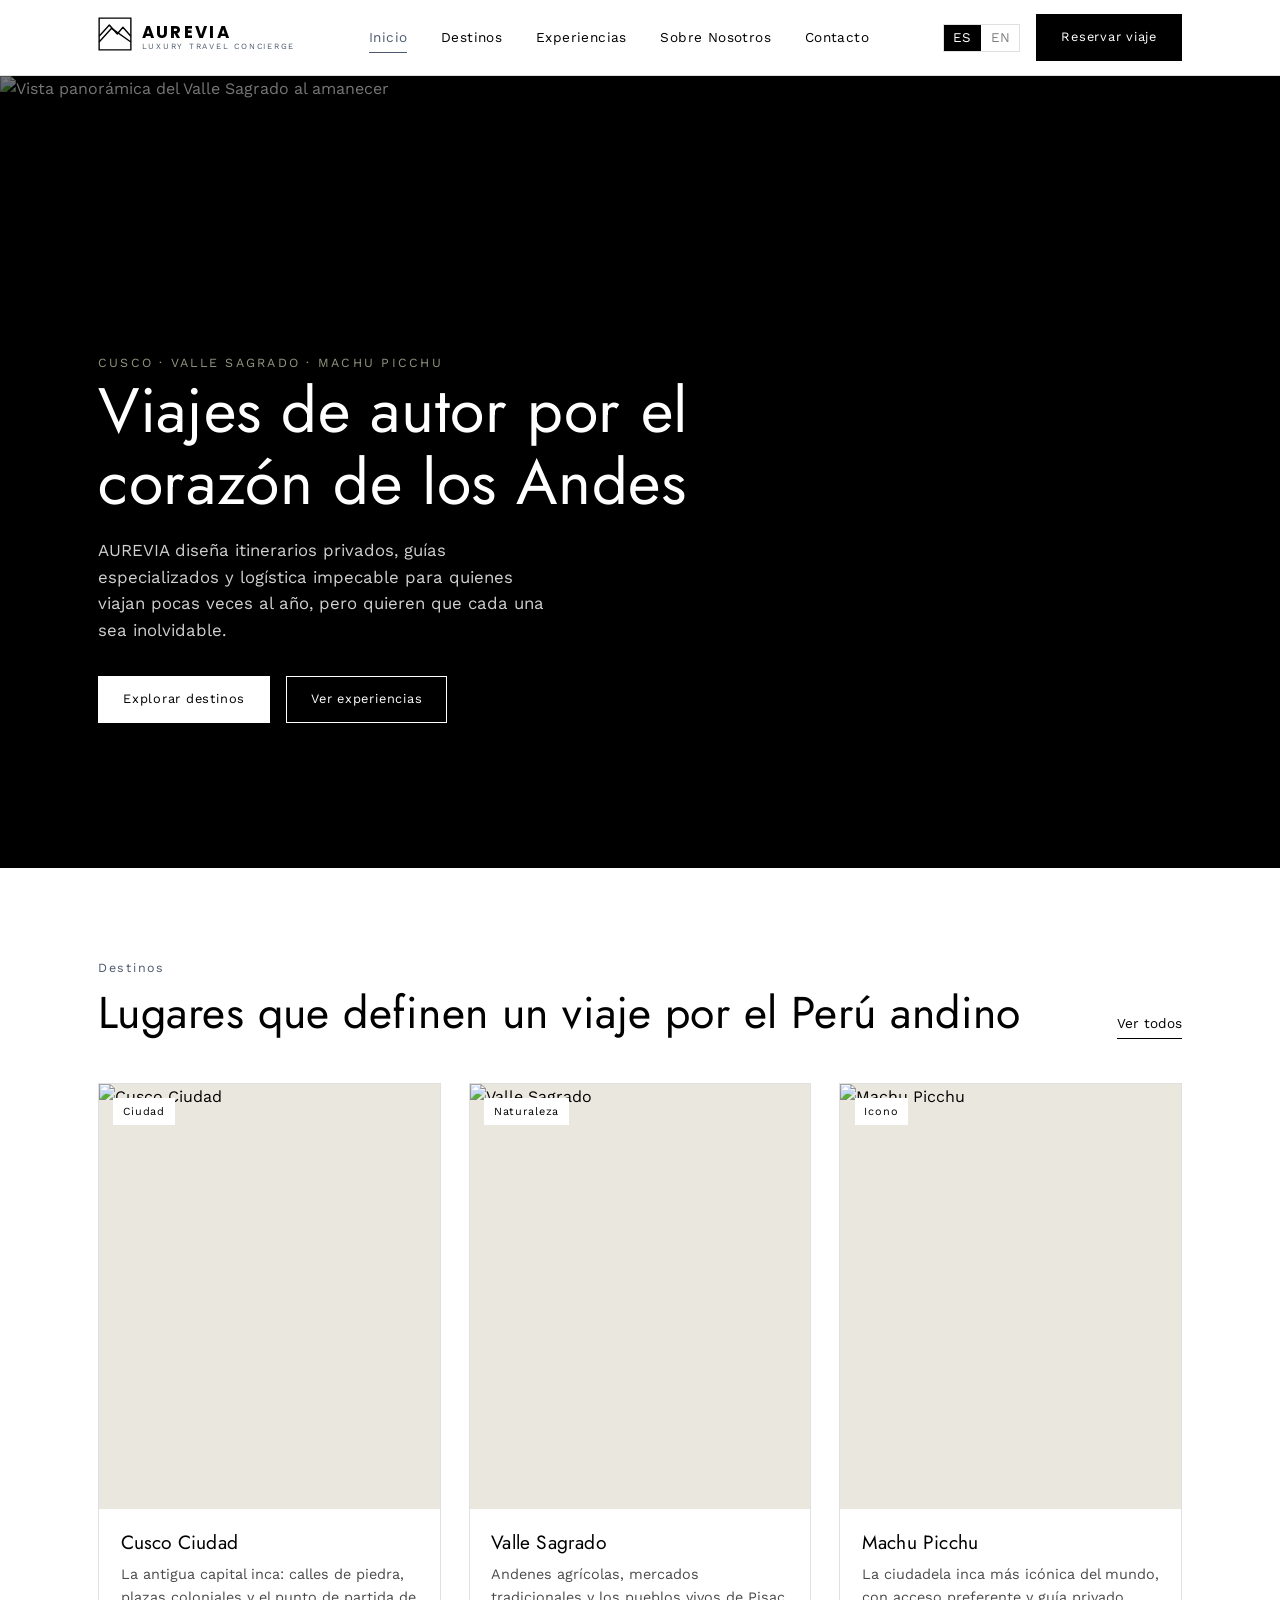
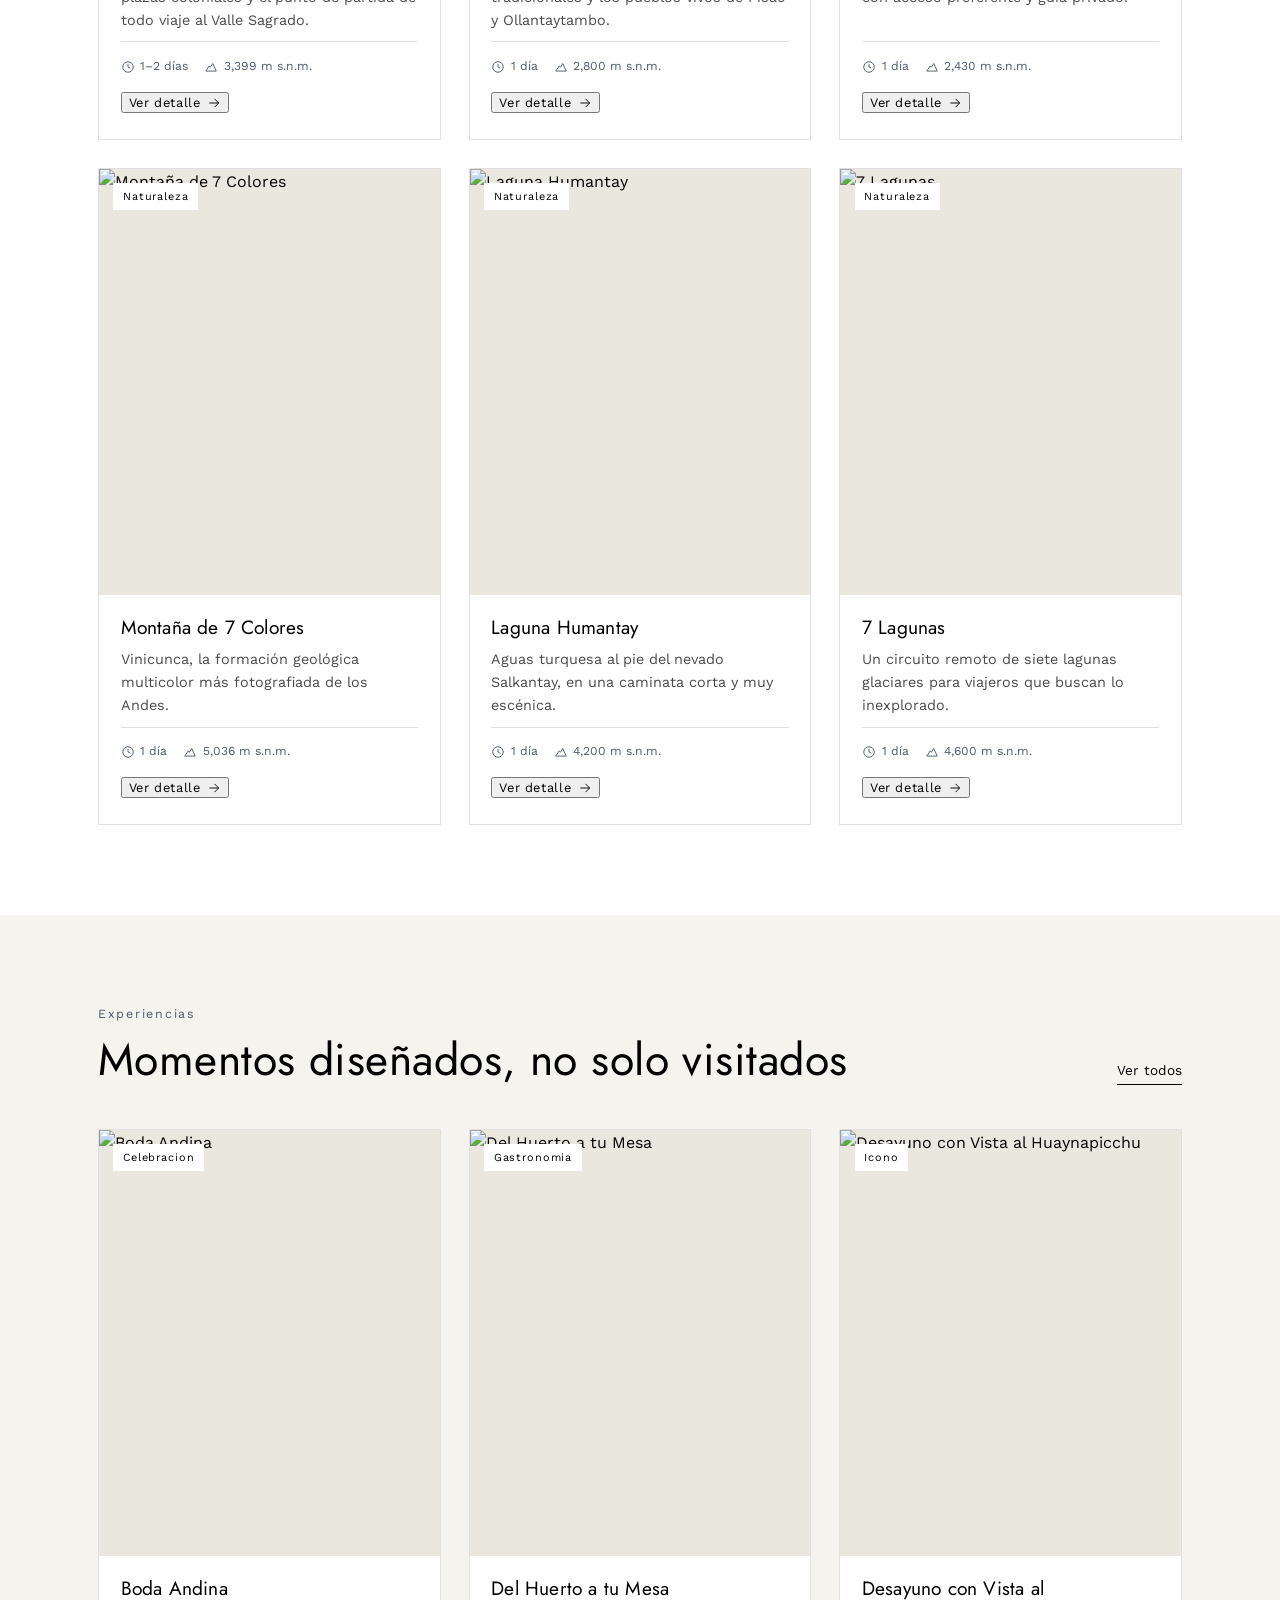
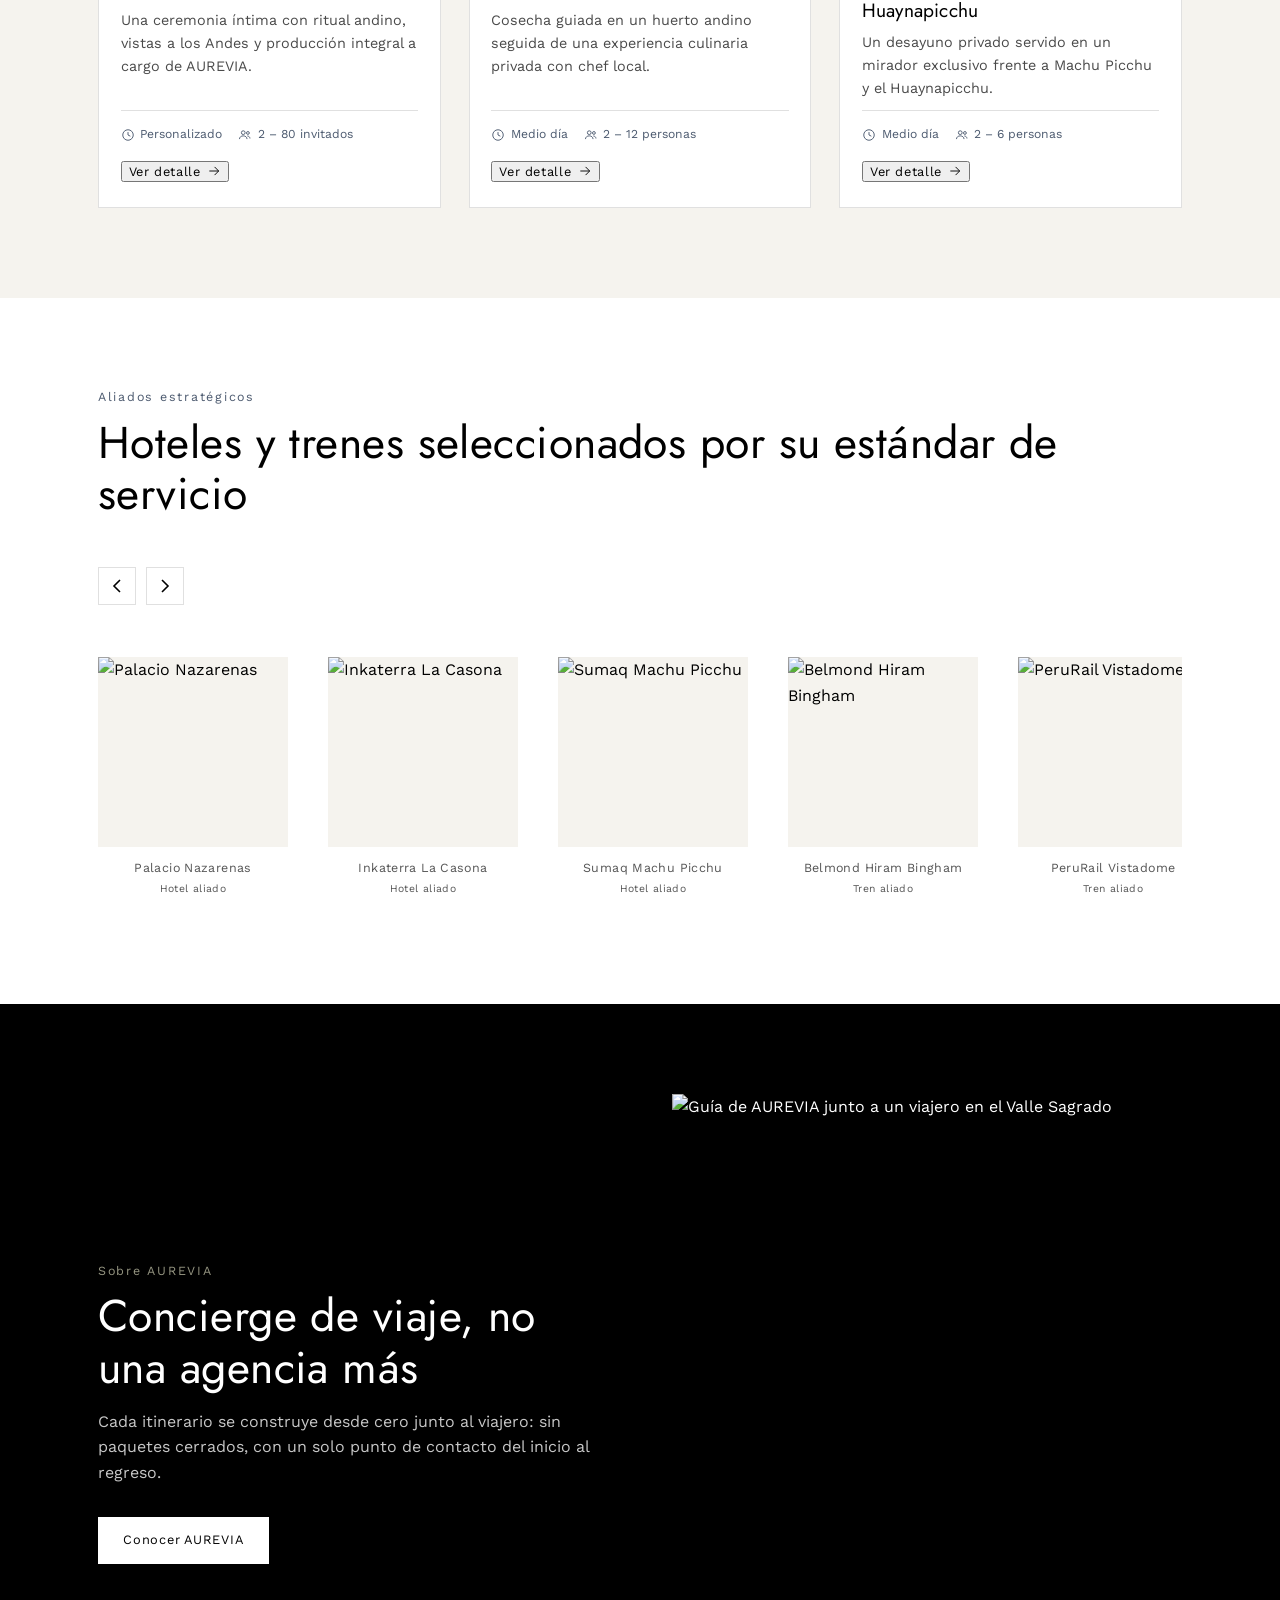
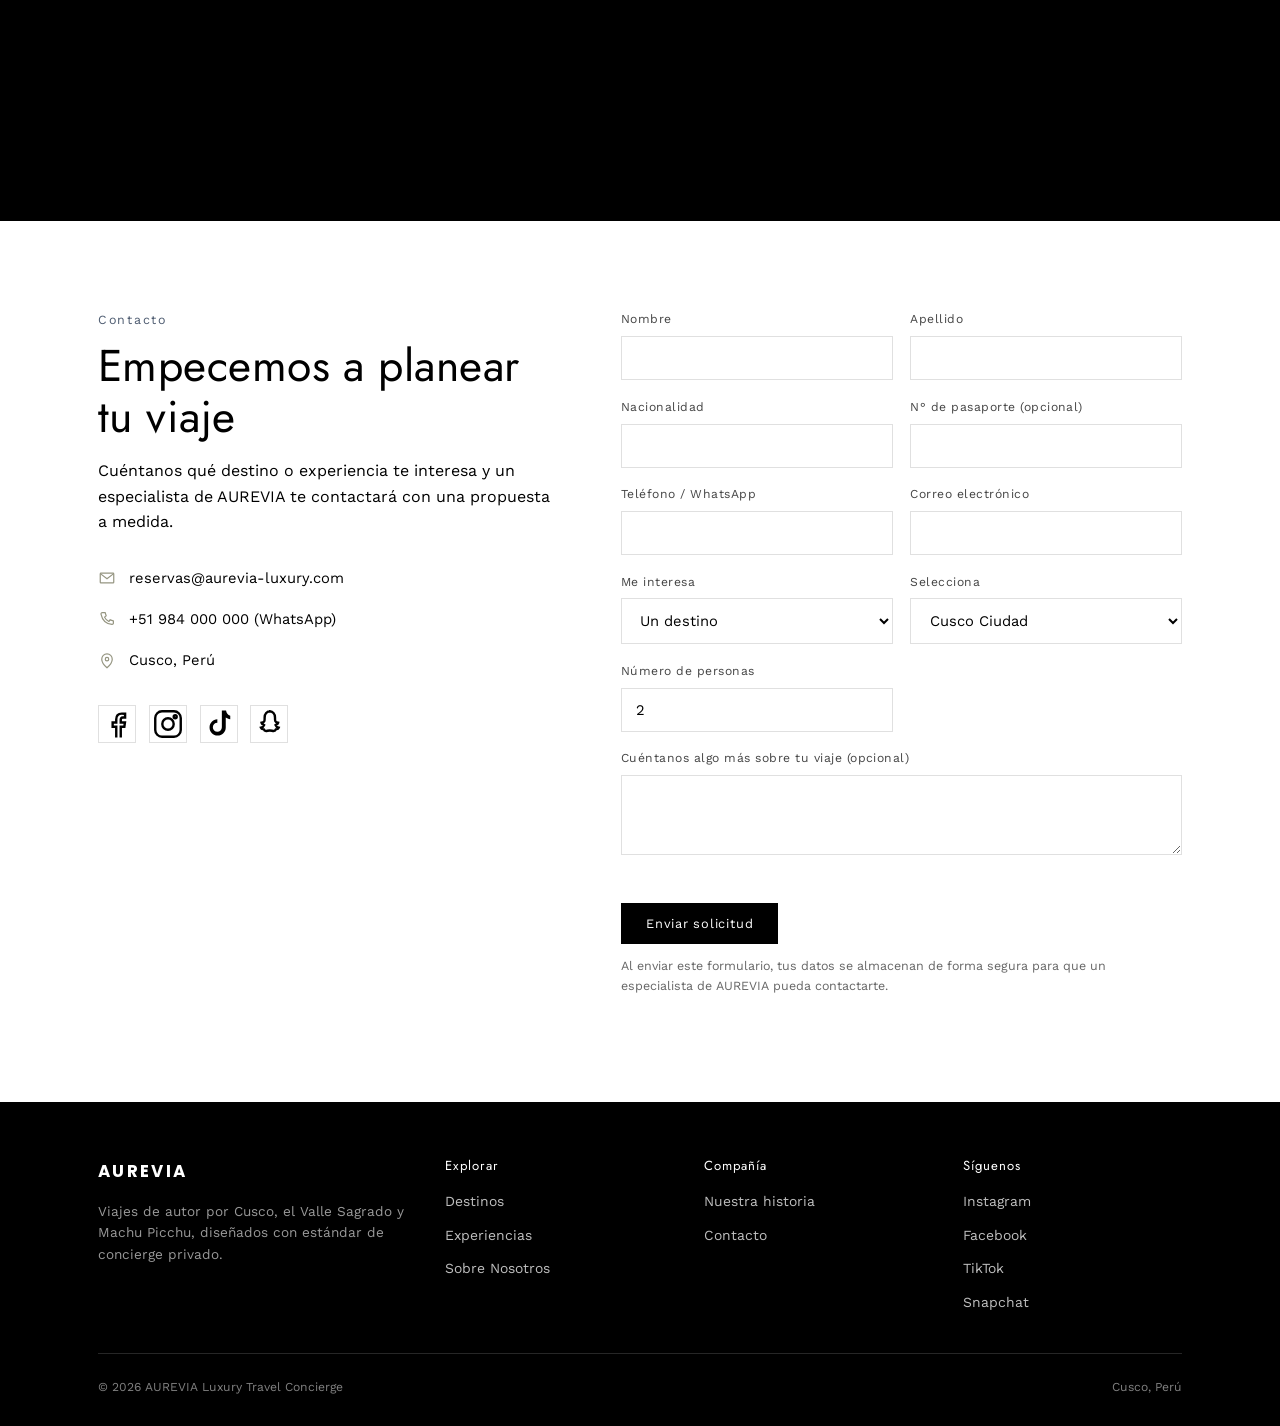
==== index.html @ e1ec1041 "Add files via upload" ====
<!DOCTYPE html>
<html lang="es">
<head>
<meta charset="UTF-8">
<meta name="viewport" content="width=device-width, initial-scale=1.0">
<title>AUREVIA — Luxury Travel Concierge</title>
<meta name="description" content="AUREVIA diseña viajes de lujo a medida por Cusco, el Valle Sagrado y Machu Picchu, con atención de concierge de principio a fin.">
<link rel="icon" href="data:,">
<link rel="stylesheet" href="css/style.css">
</head>
<body>

<header class="site-header">
  <div class="container">
    <a href="index.html" class="logo">
      <span class="logo-mark"></span>
      <span class="logo-text">
        <span class="logo-word">AUREVIA</span>
        <span class="logo-tag">LUXURY TRAVEL CONCIERGE</span>
      </span>
    </a>

    <nav class="main-nav">
      <a href="index.html" aria-current="page" data-i18n="nav_inicio">Inicio</a>
      <a href="destinos.html" data-i18n="nav_destinos">Destinos</a>
      <a href="experiencias.html" data-i18n="nav_experiencias">Experiencias</a>
      <a href="sobre-nosotros.html" data-i18n="nav_nosotros">Sobre Nosotros</a>
      <a href="#contacto" data-i18n="nav_contacto">Contacto</a>
    </nav>

    <div class="header-actions">
      <div class="lang-toggle">
        <button type="button" data-lang="es">ES</button>
        <button type="button" data-lang="en">EN</button>
      </div>
      <a href="#contacto" class="btn" data-i18n="cta_reservar">Reservar viaje</a>
      <button class="nav-toggle" aria-label="Abrir menú" aria-expanded="false"></button>
    </div>
  </div>
</header>

<main>

  <!-- HERO -->
  <section class="hero">
    <div class="hero-media">
      <img src="img/hero-portada-01.jpg" alt="Vista panorámica del Valle Sagrado al amanecer">
    </div>
    <div class="container hero-content">
      <span class="hero-eyebrow">CUSCO · VALLE SAGRADO · MACHU PICCHU</span>
      <h1>Viajes de autor por el corazón de los Andes</h1>
      <p class="lede">AUREVIA diseña itinerarios privados, guías especializados y logística impecable para quienes viajan pocas veces al año, pero quieren que cada una sea inolvidable.</p>
      <div class="hero-actions">
        <a href="destinos.html" class="btn btn-light" data-i18n="hero_cta_1">Explorar destinos</a>
        <a href="experiencias.html" class="btn btn-outline" style="border-color:#fff;color:#fff" data-i18n="hero_cta_2">Ver experiencias</a>
      </div>
    </div>
  </section>

  <!-- DESTINOS DESTACADOS -->
  <section id="destinos">
    <div class="container">
      <div class="section-head">
        <div>
          <span class="section-kicker" data-i18n="nav_destinos">Destinos</span>
          <h2>Lugares que definen un viaje por el Perú andino</h2>
        </div>
        <a href="destinos.html" class="section-link" data-i18n="ver_todos">Ver todos</a>
      </div>
      <div class="card-grid" id="home-destinos"></div>
    </div>
  </section>

  <!-- EXPERIENCIAS DESTACADAS -->
  <section class="bg-ivory" id="experiencias">
    <div class="container">
      <div class="section-head">
        <div>
          <span class="section-kicker" data-i18n="nav_experiencias">Experiencias</span>
          <h2>Momentos diseñados, no solo visitados</h2>
        </div>
        <a href="experiencias.html" class="section-link" data-i18n="ver_todos">Ver todos</a>
      </div>
      <div class="card-grid" id="home-experiencias"></div>
    </div>
  </section>

  <!-- ALIADOS ESTRATÉGICOS -->
  <section>
    <div class="container">
      <div class="section-head">
        <div>
          <span class="section-kicker">Aliados estratégicos</span>
          <h2>Hoteles y trenes seleccionados por su estándar de servicio</h2>
        </div>
        <div class="allies-controls">
          <button id="allies-prev" aria-label="Anterior"></button>
          <button id="allies-next" aria-label="Siguiente"></button>
        </div>
      </div>
      <div class="allies-track" id="allies-track"></div>
    </div>
  </section>

  <!-- ADELANTO SOBRE NOSOTROS -->
  <section class="bg-black">
    <div class="container split">
      <div>
        <span class="section-kicker" style="color:var(--c-olive)">Sobre AUREVIA</span>
        <h2>Concierge de viaje, no una agencia más</h2>
        <p style="color:rgba(255,255,255,.78);margin-top:1rem">Cada itinerario se construye desde cero junto al viajero: sin paquetes cerrados, con un solo punto de contacto del inicio al regreso.</p>
        <a href="sobre-nosotros.html" class="btn btn-light" style="margin-top:1rem">Conocer AUREVIA</a>
      </div>
      <img src="img/nosotros-equipo-01.jpg" alt="Guía de AUREVIA junto a un viajero en el Valle Sagrado">
    </div>
  </section>

  <!-- CONTACTO -->
  <section id="contacto">
    <div class="container contact-wrap">
      <div class="contact-info">
        <span class="section-kicker" data-i18n="nav_contacto">Contacto</span>
        <h2 data-i18n="form_titulo">Empecemos a planear tu viaje</h2>
        <p>Cuéntanos qué destino o experiencia te interesa y un especialista de AUREVIA te contactará con una propuesta a medida.</p>
        <ul class="contact-list">
          <li><span>reservas@aurevia-luxury.com</span></li>
          <li><span>+51 984 000 000 (WhatsApp)</span></li>
          <li><span>Cusco, Perú</span></li>
        </ul>
        <div class="social-row">
          <a href="#" aria-label="Facebook" class="ic-facebook"></a>
          <a href="#" aria-label="Instagram" class="ic-instagram"></a>
          <a href="#" aria-label="TikTok" class="ic-tiktok"></a>
          <a href="#" aria-label="Snapchat" class="ic-snapchat"></a>
        </div>
      </div>

      <form id="contact-form" novalidate>
        <div class="form-grid">
          <div class="field">
            <label for="nombre">Nombre</label>
            <input id="nombre" name="nombre" type="text" required>
          </div>
          <div class="field">
            <label for="apellido">Apellido</label>
            <input id="apellido" name="apellido" type="text" required>
          </div>
          <div class="field">
            <label for="pais">Nacionalidad</label>
            <input id="pais" name="pais" type="text" required>
          </div>
          <div class="field">
            <label for="pasaporte">N° de pasaporte (opcional)</label>
            <input id="pasaporte" name="pasaporte" type="text">
          </div>
          <div class="field">
            <label for="telefono">Teléfono / WhatsApp</label>
            <input id="telefono" name="telefono" type="tel" required>
          </div>
          <div class="field">
            <label for="correo">Correo electrónico</label>
            <input id="correo" name="correo" type="email" required>
          </div>
          <div class="field">
            <label for="tipo-viaje">Me interesa</label>
            <select id="tipo-viaje" name="tipo-viaje">
              <option value="destino">Un destino</option>
              <option value="experiencia">Una experiencia</option>
            </select>
          </div>
          <div class="field">
            <label for="item-select">Selecciona</label>
            <select id="item-select" name="item-select"></select>
          </div>

          <div class="field dynamic-field" data-dynamic="destino">
            <label for="num-personas">Número de personas</label>
            <input id="num-personas" name="num-personas" type="number" min="1" value="2">
          </div>
          <div class="field dynamic-field" data-dynamic="destino">
            <label for="categoria-hotel">Categoría de hotel</label>
            <select id="categoria-hotel" name="categoria-hotel">
              <option>Boutique de lujo</option>
              <option>5 estrellas</option>
              <option>Premium con encanto</option>
            </select>
          </div>
          <div class="field dynamic-field" data-dynamic="destino full">
            <label for="guia">Idioma del guía</label>
            <select id="guia" name="guia">
              <option>Español</option>
              <option>Inglés</option>
              <option>Francés</option>
              <option>Portugués</option>
            </select>
          </div>

          <div class="field dynamic-field" data-dynamic="experiencia">
            <label for="num-invitados">Número de invitados</label>
            <input id="num-invitados" name="num-invitados" type="number" min="1" value="2">
          </div>
          <div class="field dynamic-field" data-dynamic="experiencia full">
            <label for="fecha-tentativa">Fecha tentativa</label>
            <input id="fecha-tentativa" name="fecha-tentativa" type="date">
          </div>

          <div class="field full">
            <label for="mensaje">Cuéntanos algo más sobre tu viaje (opcional)</label>
            <textarea id="mensaje" name="mensaje" rows="3"></textarea>
          </div>
        </div>

        <button type="submit" class="btn mt-lg" data-i18n="form_enviar">Enviar solicitud</button>
        <p class="form-note">Al enviar este formulario, tus datos se almacenan de forma segura para que un especialista de AUREVIA pueda contactarte.</p>
        <p class="form-success" id="form-success" data-i18n="form_exito"></p>
      </form>
    </div>
  </section>

</main>

<footer class="site-footer">
  <div class="container">
    <div class="footer-grid">
      <div class="footer-brand">
        <span class="logo-word" style="color:#fff">AUREVIA</span>
        <p>Viajes de autor por Cusco, el Valle Sagrado y Machu Picchu, diseñados con estándar de concierge privado.</p>
      </div>
      <div>
        <h4>Explorar</h4>
        <ul>
          <li><a href="destinos.html">Destinos</a></li>
          <li><a href="experiencias.html">Experiencias</a></li>
          <li><a href="sobre-nosotros.html">Sobre Nosotros</a></li>
        </ul>
      </div>
      <div>
        <h4>Compañía</h4>
        <ul>
          <li><a href="sobre-nosotros.html">Nuestra historia</a></li>
          <li><a href="#contacto">Contacto</a></li>
        </ul>
      </div>
      <div>
        <h4>Síguenos</h4>
        <ul>
          <li><a href="#">Instagram</a></li>
          <li><a href="#">Facebook</a></li>
          <li><a href="#">TikTok</a></li>
          <li><a href="#">Snapchat</a></li>
        </ul>
      </div>
    </div>
    <div class="footer-bottom">
      <span>© <span data-year></span> AUREVIA Luxury Travel Concierge</span>
      <span>Cusco, Perú</span>
    </div>
  </div>
</footer>

<!-- MODAL DE DETALLE (destino / experiencia) -->
<div class="modal-overlay" id="detail-modal">
  <div class="modal">
    <button class="modal-close" aria-label="Cerrar"></button>
    <div class="modal-media"><img src="" alt=""></div>
    <div class="modal-body">
      <span class="card-tag">AUREVIA</span>
      <h3></h3>
      <p></p>
      <ul class="modal-facts"></ul>
      <a href="#" class="btn"></a>
    </div>
  </div>
</div>

<script src="js/icons.js"></script>
<script src="js/data.js"></script>
<script src="js/main.js"></script>
<script>
  // Inserta los íconos de contacto/redes que no pueden ir directo en el HTML estático de arriba
  document.querySelectorAll(".contact-list li").forEach((li, i) => {
    const svg = [ICONS.mail, ICONS.phone, ICONS.pin][i];
    li.insertAdjacentHTML("afterbegin", svg);
  });
  document.querySelector(".ic-facebook").innerHTML = ICONS.facebook;
  document.querySelector(".ic-instagram").innerHTML = ICONS.instagram;
  document.querySelector(".ic-tiktok").innerHTML = ICONS.tiktok;
  document.querySelector(".ic-snapchat").innerHTML = ICONS.snapchat;
</script>
</body>
</html>
---- css/style.css ----
/* =========================================================
   AUREVIA — Luxury Travel Concierge
   Sistema de diseño basado en MANUAL_DE_IDENTIDAD_CORPORATIVA
   ========================================================= */

/* ---- Fuentes (sustitutas libres — ver README.md) ---- */
@import url('https://fonts.googleapis.com/css2?family=Jost:wght@300;400;500&family=Poppins:wght@600;700&family=Work+Sans:wght@400;500;600&display=swap');

:root{
  /* Paleta oficial del manual (pág. 7-8) */
  --c-black:      #000000;   /* Pantone Black 6C */
  --c-white:      #FFFFFF;
  --c-blue:       #4C5A6F;   /* Azul acero — Pantone 7694 U */
  --c-olive:      #959581;   /* Verde oliva — Pantone 5767 U */

  /* Neutros de soporte (no oficiales, solo para superficies/UI) */
  --c-ivory:      #F5F3EE;   /* fondo cálido, como en las láminas del manual */
  --c-ivory-2:    #EAE7DE;
  --c-line:       rgba(0,0,0,.12);
  --c-blue-10:    rgba(76,90,111,.08);
  --c-olive-10:   rgba(149,149,129,.14);

  /* Tipografía */
  --f-logo:     'Poppins', sans-serif;      /* reemplazo temporal de Circular Std Medium (uso exclusivo del logo) */
  --f-heading:  'Jost', sans-serif;         /* reemplazo temporal de Louis George Cafe Light */
  --f-body:     'Work Sans', sans-serif;    /* reemplazo temporal de Apercu Pro */

  /* Escala tipográfica */
  --step-1: clamp(2.6rem, 2rem + 2.4vw, 4.6rem);   /* H1 hero */
  --step-2: clamp(1.9rem, 1.5rem + 1.6vw, 3rem);   /* H2 sección */
  --step-3: clamp(1.3rem, 1.1rem + .6vw, 1.7rem);  /* H3 tarjeta */
  --step-0: 1rem;
  --step--1: .875rem;

  /* Layout */
  --container: 1180px;
  --gutter: clamp(1.25rem, 4vw, 3rem);
  --radius: 2px; /* la marca es angular — sin esquinas redondeadas */

  --ease: cubic-bezier(.4,0,.2,1);
}

*,*::before,*::after{ box-sizing:border-box; }
html{ scroll-behavior:smooth; }
body{
  margin:0;
  font-family:var(--f-body);
  color:var(--c-black);
  background:var(--c-white);
  line-height:1.6;
  -webkit-font-smoothing:antialiased;
}
img{ max-width:100%; display:block; }
a{ color:inherit; text-decoration:none; }
ul{ list-style:none; margin:0; padding:0; }
button{ font-family:inherit; cursor:pointer; }
input,select,textarea{ font-family:inherit; font-size:1rem; }

.container{
  width:100%;
  max-width:var(--container);
  margin-inline:auto;
  padding-inline:var(--gutter);
}

h1,h2,h3,h4{
  font-family:var(--f-heading);
  font-weight:400;
  line-height:1.15;
  margin:0;
  letter-spacing:.01em;
}
h1{ font-size:var(--step-1); }
h2{ font-size:var(--step-2); }
h3{ font-size:var(--step-3); }
p{ margin:0 0 1rem; max-width:62ch; }

:focus-visible{ outline:2px solid var(--c-blue); outline-offset:3px; }

@media (prefers-reduced-motion: reduce){
  *{ animation-duration:.001ms !important; transition-duration:.001ms !important; scroll-behavior:auto !important; }
}

/* ---------- Motivo de marca: curva orgánica (pág. 4-5 del manual) ---------- */
.brand-curve{
  position:absolute; inset:0; overflow:hidden; pointer-events:none; z-index:0;
}
.brand-curve svg{ position:absolute; width:100%; height:100%; }

/* ---------- Header ---------- */
.site-header{
  position:sticky; top:0; z-index:40;
  background:rgba(255,255,255,.92);
  backdrop-filter:blur(8px);
  border-bottom:1px solid var(--c-line);
}
.site-header .container{
  display:flex; align-items:center; justify-content:space-between;
  padding-block:.9rem;
}
.logo{ display:flex; align-items:center; gap:.6rem; }
.logo svg{ width:34px; height:34px; flex:none; }
.logo-text{ display:flex; flex-direction:column; line-height:1; }
.logo-word{
  font-family:var(--f-logo); font-weight:700; font-size:1.05rem;
  letter-spacing:.14em; color:var(--c-black);
}
.logo-tag{
  font-family:var(--f-body); font-weight:400; font-size:.5rem;
  letter-spacing:.22em; color:var(--c-blue); margin-top:.15rem;
}
.main-nav{ display:flex; align-items:center; gap:2.1rem; }
.main-nav a{
  font-size:.85rem; letter-spacing:.03em; color:var(--c-black);
  position:relative; padding-block:.3rem;
}
.main-nav a::after{
  content:''; position:absolute; left:0; right:0; bottom:0; height:1px;
  background:var(--c-blue); transform:scaleX(0); transform-origin:left;
  transition:transform .25s var(--ease);
}
.main-nav a:hover::after,
.main-nav a[aria-current="page"]::after{ transform:scaleX(1); }
.main-nav a[aria-current="page"]{ color:var(--c-blue); }

.header-actions{ display:flex; align-items:center; gap:1rem; }
.lang-toggle{
  display:flex; border:1px solid var(--c-line); font-size:.72rem; letter-spacing:.05em;
}
.lang-toggle button{
  background:none; border:0; padding:.35rem .6rem; color:var(--c-black); opacity:.5;
}
.lang-toggle button.is-active{ opacity:1; background:var(--c-black); color:var(--c-white); }

.btn{
  display:inline-flex; align-items:center; gap:.5rem;
  padding:.75rem 1.5rem; font-size:.8rem; letter-spacing:.06em;
  border:1px solid var(--c-black); background:var(--c-black); color:var(--c-white);
  transition:background .2s var(--ease), color .2s var(--ease), border-color .2s var(--ease);
}
.btn:hover{ background:var(--c-blue); border-color:var(--c-blue); }
.btn.btn-outline{ background:transparent; color:var(--c-black); }
.btn.btn-outline:hover{ background:var(--c-black); color:var(--c-white); }
.btn.btn-light{ background:var(--c-white); color:var(--c-black); border-color:var(--c-white); }
.btn.btn-light:hover{ background:var(--c-olive); border-color:var(--c-olive); color:var(--c-white); }

.nav-toggle{
  display:none; background:none; border:0; width:34px; height:34px;
  align-items:center; justify-content:center;
}

/* ---------- Hero ---------- */
.hero{
  position:relative; overflow:hidden;
  min-height:88vh; display:flex; align-items:flex-end;
  background:var(--c-black); color:var(--c-white);
}
.hero-media{ position:absolute; inset:0; }
.hero-media img{ width:100%; height:100%; object-fit:cover; opacity:.62; }
.hero-media::after{
  content:''; position:absolute; inset:0;
  background:linear-gradient(0deg, rgba(0,0,0,.88) 0%, rgba(0,0,0,.35) 55%, rgba(0,0,0,.25) 100%);
}
.hero-content{ position:relative; z-index:1; padding-block:4rem 3.5rem; }
.hero-eyebrow{
  font-size:.78rem; letter-spacing:.18em; color:var(--c-olive); margin-bottom:1.1rem;
}
.hero h1{ color:var(--c-white); max-width:16ch; }
.hero p.lede{ color:rgba(255,255,255,.82); max-width:46ch; margin-top:1.1rem; font-size:1.05rem; }
.hero-actions{ display:flex; gap:1rem; margin-top:2rem; flex-wrap:wrap; }

/* ---------- Secciones ---------- */
section{ padding-block:clamp(3.5rem, 7vw, 6.5rem); position:relative; }
.section-head{
  display:flex; justify-content:space-between; align-items:flex-end; gap:2rem;
  margin-bottom:2.75rem; flex-wrap:wrap;
}
.section-kicker{ font-size:.78rem; letter-spacing:.14em; color:var(--c-blue); margin-bottom:.6rem; display:block; }
.section-head p{ margin-top:.9rem; color:#444; }
.section-link{ font-size:.85rem; border-bottom:1px solid var(--c-black); padding-bottom:.15rem; white-space:nowrap; }
.section-link:hover{ color:var(--c-blue); border-color:var(--c-blue); }

.bg-ivory{ background:var(--c-ivory); }
.bg-black{ background:var(--c-black); color:var(--c-white); }
.bg-blue{ background:var(--c-blue); color:var(--c-white); }

/* ---------- Grid de tarjetas (destinos / experiencias) ---------- */
.card-grid{
  display:grid; grid-template-columns:repeat(3, 1fr); gap:1.75rem;
}
.card{
  position:relative; background:var(--c-white); border:1px solid var(--c-line);
  display:flex; flex-direction:column; overflow:hidden;
}
.card-media{ position:relative; aspect-ratio:4/5; overflow:hidden; background:var(--c-ivory-2); }
.card-media img{ width:100%; height:100%; object-fit:cover; transition:transform .5s var(--ease); }
.card:hover .card-media img{ transform:scale(1.04); }
.card-tag{
  position:absolute; top:.9rem; left:.9rem; background:var(--c-white);
  font-size:.68rem; letter-spacing:.08em; padding:.3rem .6rem; color:var(--c-black);
  text-transform:capitalize;
}
.card-body{ padding:1.35rem 1.35rem 1.6rem; display:flex; flex-direction:column; gap:.6rem; flex:1; }
.card-body h3{ font-size:1.2rem; }
.card-body p{ font-size:.9rem; color:#4a4a4a; margin-bottom:0; }
.card-meta{
  display:flex; gap:1rem; font-size:.76rem; color:var(--c-blue);
  margin-top:auto; padding-top:.9rem; border-top:1px solid var(--c-line);
}
.card-meta span{ display:flex; align-items:center; gap:.35rem; }
.card-meta svg{ width:14px; height:14px; }
.card-open{
  margin-top:.4rem; font-size:.8rem; letter-spacing:.05em;
  display:inline-flex; align-items:center; gap:.4rem; align-self:flex-start;
}
.card-open svg{ width:14px; height:14px; transition:transform .2s var(--ease); }
.card:hover .card-open svg{ transform:translateX(3px); }

/* ---------- Carrusel de aliados ---------- */
.allies-track{
  display:flex; gap:2.5rem; overflow-x:auto; padding-block:.5rem 1rem;
  scroll-snap-type:x mandatory; -webkit-overflow-scrolling:touch;
}
.allies-track::-webkit-scrollbar{ height:4px; }
.allies-track::-webkit-scrollbar-thumb{ background:var(--c-line); }
.ally{
  flex:none; width:190px; scroll-snap-align:start;
  display:flex; flex-direction:column; align-items:center; gap:.7rem;
}
.ally-media{
  width:100%; aspect-ratio:1/1; background:var(--c-ivory);
  display:flex; align-items:center; justify-content:center; overflow:hidden;
}
.ally-media img{ width:100%; height:100%; object-fit:cover; }
.ally span{ font-size:.78rem; letter-spacing:.03em; text-align:center; color:#555; }
.allies-controls{ display:flex; gap:.6rem; margin-top:1rem; }
.allies-controls button{
  width:38px; height:38px; border:1px solid var(--c-line); background:none;
  display:flex; align-items:center; justify-content:center;
}
.allies-controls button:hover{ background:var(--c-black); border-color:var(--c-black); color:var(--c-white); }

/* ---------- Sobre nosotros / valores ---------- */
.split{
  display:grid; grid-template-columns:1fr 1fr; gap:clamp(2rem,5vw,5rem); align-items:center;
}
.split img{ width:100%; aspect-ratio:4/5; object-fit:cover; }
.value-list{ display:grid; gap:1.6rem; margin-top:2rem; }
.value-item{ display:flex; gap:1rem; }
.value-item svg{ width:26px; height:26px; flex:none; color:var(--c-blue); }
.value-item h3{ font-size:1.05rem; margin-bottom:.3rem; }
.value-item p{ font-size:.92rem; color:#4a4a4a; margin:0; }

.stat-row{ display:flex; gap:clamp(2rem,6vw,5rem); flex-wrap:wrap; margin-top:1rem; }
.stat b{ display:block; font-family:var(--f-heading); font-size:2.4rem; color:var(--c-blue); }
.stat span{ font-size:.8rem; letter-spacing:.04em; color:#555; }

/* ---------- Formulario de contacto ---------- */
.contact-wrap{ display:grid; grid-template-columns:.9fr 1.1fr; gap:clamp(2rem,5vw,4rem); }
.contact-info h2{ margin-bottom:1rem; }
.contact-list{ display:grid; gap:1.1rem; margin-top:2rem; }
.contact-list li{ display:flex; gap:.8rem; align-items:flex-start; font-size:.92rem; }
.contact-list svg{ width:18px; height:18px; color:var(--c-olive); flex:none; margin-top:.15rem; }
.social-row{ display:flex; gap:.8rem; margin-top:2rem; }
.social-row a{
  width:38px; height:38px; border:1px solid var(--c-line); display:flex;
  align-items:center; justify-content:center;
}
.social-row a:hover{ background:var(--c-black); border-color:var(--c-black); color:var(--c-white); }

.form-grid{ display:grid; grid-template-columns:1fr 1fr; gap:1.1rem; }
.form-grid .full{ grid-column:1/-1; }
.field{ display:flex; flex-direction:column; gap:.4rem; }
.field label{ font-size:.76rem; letter-spacing:.04em; color:#444; }
.field input, .field select, .field textarea{
  border:1px solid var(--c-line); background:var(--c-white); padding:.75rem .9rem; font-size:.92rem;
}
.field input:focus, .field select:focus, .field textarea:focus{ border-color:var(--c-blue); }
.dynamic-field{ display:none; }
.dynamic-field.is-visible{ display:flex; }
.form-note{ font-size:.78rem; color:#666; margin-top:.75rem; }
.form-success{
  display:none; border:1px solid var(--c-olive); background:var(--c-olive-10);
  padding:1rem 1.2rem; font-size:.9rem; margin-top:1rem;
}
.form-success.is-visible{ display:block; }

/* ---------- Footer ---------- */
.site-footer{ background:var(--c-black); color:rgba(255,255,255,.75); padding-block:3.5rem 1.75rem; }
.footer-grid{
  display:grid; grid-template-columns:1.4fr 1fr 1fr 1fr; gap:2.5rem;
  padding-bottom:2.5rem; border-bottom:1px solid rgba(255,255,255,.15);
}
.footer-grid h4{ color:var(--c-white); font-size:.82rem; letter-spacing:.08em; margin-bottom:1.1rem; }
.footer-grid ul{ display:grid; gap:.7rem; font-size:.87rem; }
.footer-grid ul a:hover{ color:var(--c-white); }
.footer-brand p{ font-size:.85rem; margin-top:1rem; color:rgba(255,255,255,.6); }
.footer-bottom{
  display:flex; justify-content:space-between; padding-top:1.5rem; font-size:.76rem;
  color:rgba(255,255,255,.5); flex-wrap:wrap; gap:.6rem;
}

/* ---------- Modal (ficha de destino / experiencia) ---------- */
.modal-overlay{
  position:fixed; inset:0; background:rgba(0,0,0,.72); z-index:100;
  display:none; align-items:center; justify-content:center; padding:1.5rem;
}
.modal-overlay.is-open{ display:flex; }
.modal{
  background:var(--c-white); width:min(920px, 100%); max-height:88vh; overflow-y:auto;
  display:grid; grid-template-columns:1fr 1fr; position:relative;
}
.modal-close{
  position:absolute; top:.9rem; right:.9rem; width:36px; height:36px; background:var(--c-white);
  border:1px solid var(--c-line); display:flex; align-items:center; justify-content:center; z-index:2;
}
.modal-media{ position:relative; min-height:260px; background:var(--c-ivory-2); }
.modal-media img{ width:100%; height:100%; object-fit:cover; position:absolute; inset:0; }
.modal-body{ padding:2.2rem; display:flex; flex-direction:column; }
.modal-body .card-tag{ position:static; align-self:flex-start; background:var(--c-ivory); margin-bottom:1rem; }
.modal-body h3{ font-size:1.6rem; margin-bottom:.8rem; }
.modal-facts{ display:grid; gap:.6rem; margin:1.2rem 0; font-size:.86rem; }
.modal-facts li{ display:flex; gap:.6rem; align-items:flex-start; }
.modal-facts svg{ width:16px; height:16px; color:var(--c-blue); margin-top:.1rem; flex:none; }
.modal-body .btn{ align-self:flex-start; margin-top:1rem; }

/* ---------- Página interior (destinos.html / experiencias.html) ---------- */
.page-hero{
  position:relative; background:var(--c-black); color:var(--c-white);
  padding-block:5.5rem 3.5rem; overflow:hidden;
}
.page-hero .container{ position:relative; z-index:1; }
.page-hero .section-kicker{ color:var(--c-olive); }
.page-hero h1{ color:var(--c-white); max-width:24ch; }
.filter-row{ display:flex; gap:.6rem; flex-wrap:wrap; margin-top:2.5rem; }
.filter-row button{
  border:1px solid var(--c-line); background:var(--c-white); padding:.55rem 1rem;
  font-size:.78rem; letter-spacing:.03em;
}
.filter-row button.is-active{ background:var(--c-black); border-color:var(--c-black); color:var(--c-white); }

/* ---------- Utilidades ---------- */
.mt-lg{ margin-top:3rem; }
.text-center{ text-align:center; }
.center-head{ max-width:640px; margin-inline:auto; text-align:center; }
.visually-hidden{
  position:absolute; width:1px; height:1px; overflow:hidden; clip:rect(0 0 0 0); white-space:nowrap;
}

/* ---------- Responsive ---------- */
@media (max-width: 980px){
  .card-grid{ grid-template-columns:repeat(2,1fr); }
  .split{ grid-template-columns:1fr; }
  .contact-wrap{ grid-template-columns:1fr; }
  .footer-grid{ grid-template-columns:1fr 1fr; }
  .modal{ grid-template-columns:1fr; }
  .modal-media{ min-height:220px; }
}
@media (max-width: 720px){
  .main-nav{
    position:fixed; inset:0 0 0 30%; top:64px; background:var(--c-white);
    flex-direction:column; align-items:flex-start; gap:0; padding:1.5rem var(--gutter);
    transform:translateX(100%); transition:transform .3s var(--ease);
    border-left:1px solid var(--c-line);
  }
  .main-nav.is-open{ transform:translateX(0); }
  .main-nav a{ padding-block:.9rem; width:100%; border-bottom:1px solid var(--c-line); }
  .nav-toggle{ display:flex; }
  .header-actions .btn{ display:none; }
  .card-grid{ grid-template-columns:1fr; }
  .form-grid{ grid-template-columns:1fr; }
  .footer-grid{ grid-template-columns:1fr; gap:2rem; }
}
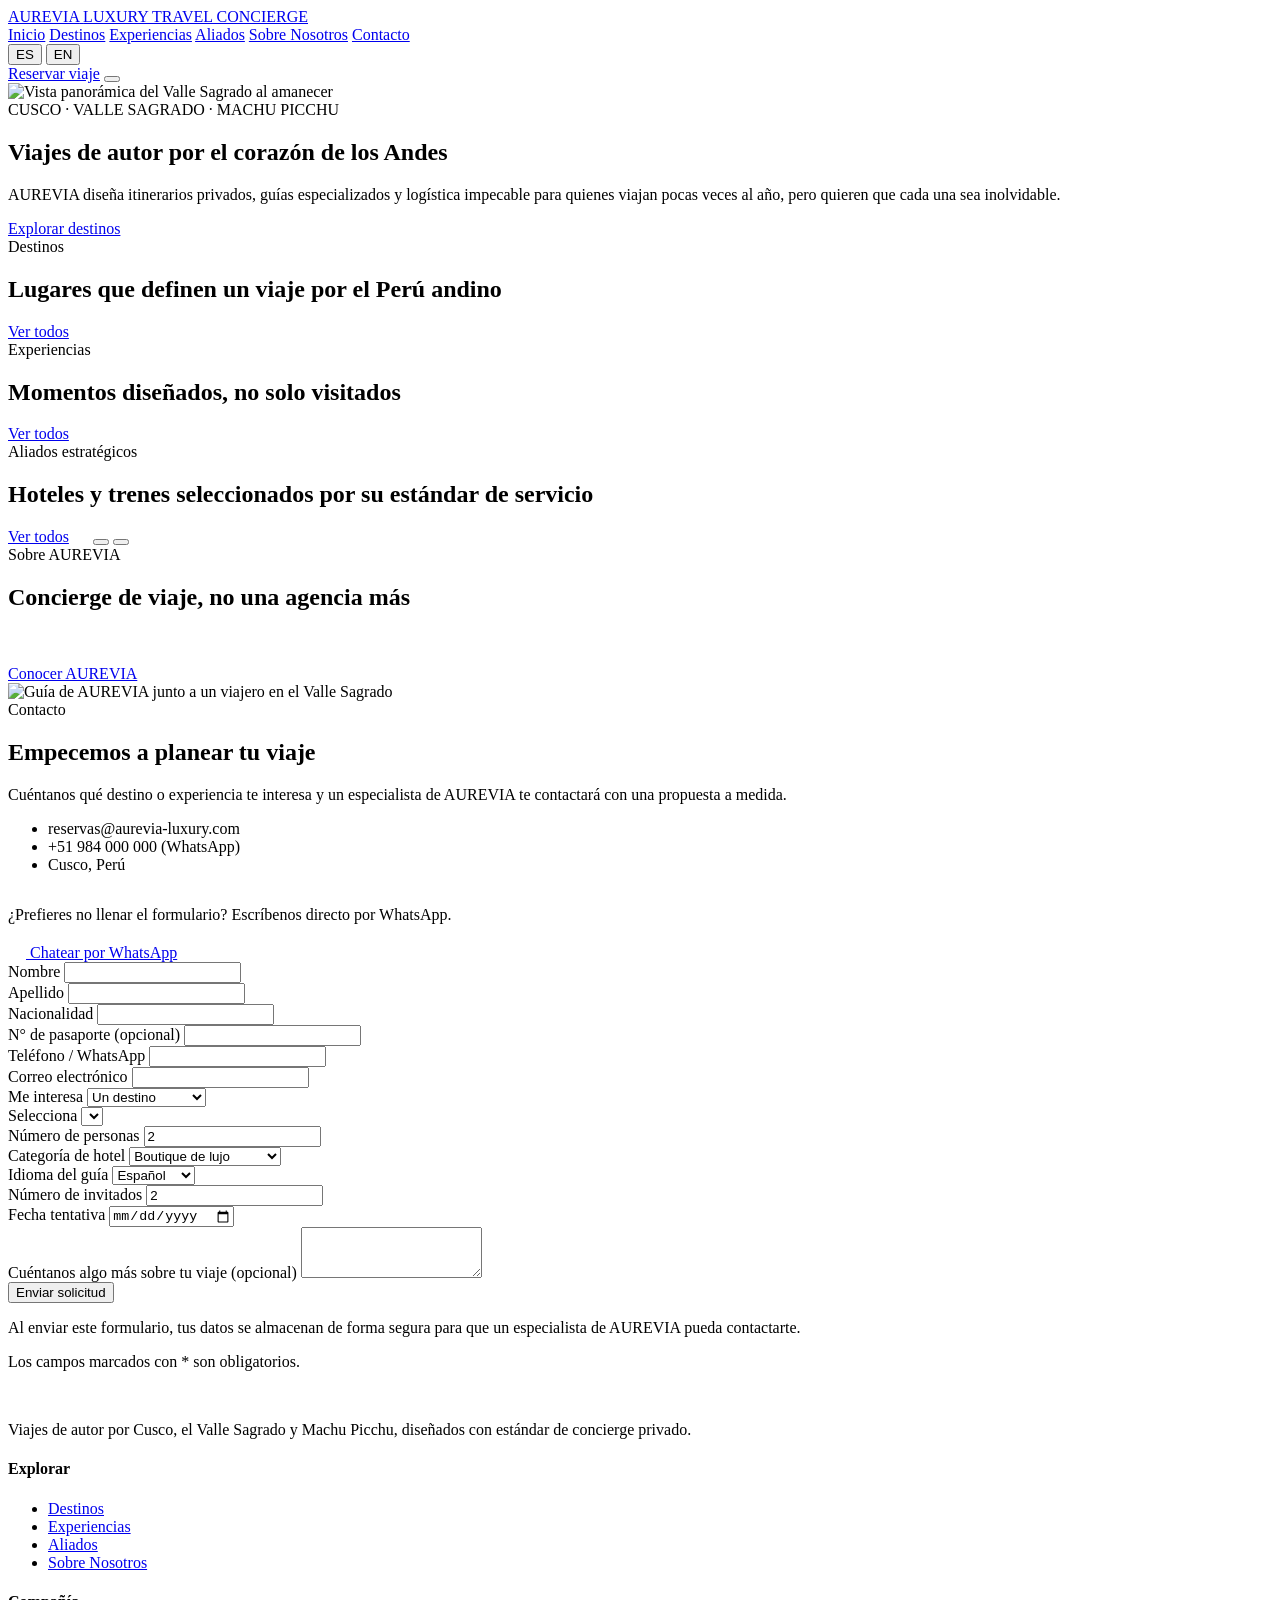
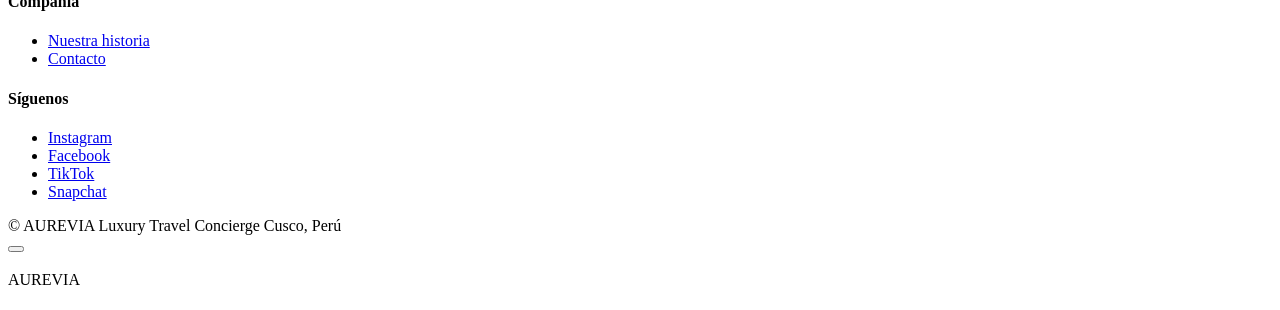
==== commit 3291f4ff: "Add files via upload" ====
--- a/index.html
+++ b/index.html
@@ -24,6 +24,7 @@
       <a href="index.html" aria-current="page" data-i18n="nav_inicio">Inicio</a>
       <a href="destinos.html" data-i18n="nav_destinos">Destinos</a>
       <a href="experiencias.html" data-i18n="nav_experiencias">Experiencias</a>
+      <a href="aliados.html" data-i18n="nav_aliados">Aliados</a>
       <a href="sobre-nosotros.html" data-i18n="nav_nosotros">Sobre Nosotros</a>
       <a href="#contacto" data-i18n="nav_contacto">Contacto</a>
     </nav>
@@ -34,7 +35,7 @@
         <button type="button" data-lang="en">EN</button>
       </div>
       <a href="#contacto" class="btn" data-i18n="cta_reservar">Reservar viaje</a>
-      <button class="nav-toggle" aria-label="Abrir menú" aria-expanded="false"></button>
+      <button class="nav-toggle" data-i18n-aria="aria_abrir_menu" aria-label="Abrir menú" aria-expanded="false"></button>
     </div>
   </div>
 </header>
@@ -48,8 +49,8 @@
     </div>
     <div class="container hero-content">
       <span class="hero-eyebrow">CUSCO · VALLE SAGRADO · MACHU PICCHU</span>
-      <h1>Viajes de autor por el corazón de los Andes</h1>
-      <p class="lede">AUREVIA diseña itinerarios privados, guías especializados y logística impecable para quienes viajan pocas veces al año, pero quieren que cada una sea inolvidable.</p>
+      <h1 data-i18n="hero_title">Viajes de autor por el corazón de los Andes</h1>
+      <p class="lede" data-i18n="hero_lede">AUREVIA diseña itinerarios privados, guías especializados y logística impecable para quienes viajan pocas veces al año, pero quieren que cada una sea inolvidable.</p>
       <div class="hero-actions">
         <a href="destinos.html" class="btn btn-light" data-i18n="hero_cta_1">Explorar destinos</a>
         <a href="experiencias.html" class="btn btn-outline" style="border-color:#fff;color:#fff" data-i18n="hero_cta_2">Ver experiencias</a>
@@ -63,7 +64,7 @@
       <div class="section-head">
         <div>
           <span class="section-kicker" data-i18n="nav_destinos">Destinos</span>
-          <h2>Lugares que definen un viaje por el Perú andino</h2>
+          <h2 data-i18n="destinos_home_title">Lugares que definen un viaje por el Perú andino</h2>
         </div>
         <a href="destinos.html" class="section-link" data-i18n="ver_todos">Ver todos</a>
       </div>
@@ -77,7 +78,7 @@
       <div class="section-head">
         <div>
           <span class="section-kicker" data-i18n="nav_experiencias">Experiencias</span>
-          <h2>Momentos diseñados, no solo visitados</h2>
+          <h2 data-i18n="experiencias_home_title">Momentos diseñados, no solo visitados</h2>
         </div>
         <a href="experiencias.html" class="section-link" data-i18n="ver_todos">Ver todos</a>
       </div>
@@ -90,12 +91,15 @@
     <div class="container">
       <div class="section-head">
         <div>
-          <span class="section-kicker">Aliados estratégicos</span>
-          <h2>Hoteles y trenes seleccionados por su estándar de servicio</h2>
-        </div>
-        <div class="allies-controls">
-          <button id="allies-prev" aria-label="Anterior"></button>
-          <button id="allies-next" aria-label="Siguiente"></button>
+          <span class="section-kicker" data-i18n="aliados_kicker">Aliados estratégicos</span>
+          <h2 data-i18n="aliados_home_title">Hoteles y trenes seleccionados por su estándar de servicio</h2>
+        </div>
+        <div style="display:flex;align-items:center;gap:1.5rem">
+          <a href="aliados.html" class="section-link" data-i18n="ver_todos">Ver todos</a>
+          <div class="allies-controls">
+            <button id="allies-prev" data-i18n-aria="aria_anterior" aria-label="Anterior"></button>
+            <button id="allies-next" data-i18n-aria="aria_siguiente" aria-label="Siguiente"></button>
+          </div>
         </div>
       </div>
       <div class="allies-track" id="allies-track"></div>
@@ -106,10 +110,10 @@
   <section class="bg-black">
     <div class="container split">
       <div>
-        <span class="section-kicker" style="color:var(--c-olive)">Sobre AUREVIA</span>
-        <h2>Concierge de viaje, no una agencia más</h2>
-        <p style="color:rgba(255,255,255,.78);margin-top:1rem">Cada itinerario se construye desde cero junto al viajero: sin paquetes cerrados, con un solo punto de contacto del inicio al regreso.</p>
-        <a href="sobre-nosotros.html" class="btn btn-light" style="margin-top:1rem">Conocer AUREVIA</a>
+        <span class="section-kicker" style="color:var(--c-olive)" data-i18n="about_kicker">Sobre AUREVIA</span>
+        <h2 data-i18n="about_title">Concierge de viaje, no una agencia más</h2>
+        <p style="color:rgba(255,255,255,.78);margin-top:1rem" data-i18n="about_text">Cada itinerario se construye desde cero junto al viajero: sin paquetes cerrados, con un solo punto de contacto del inicio al regreso.</p>
+        <a href="sobre-nosotros.html" class="btn btn-light" style="margin-top:1rem" data-i18n="about_cta">Conocer AUREVIA</a>
       </div>
       <img src="img/nosotros-equipo-01.jpg" alt="Guía de AUREVIA junto a un viajero en el Valle Sagrado">
     </div>
@@ -121,11 +125,11 @@
       <div class="contact-info">
         <span class="section-kicker" data-i18n="nav_contacto">Contacto</span>
         <h2 data-i18n="form_titulo">Empecemos a planear tu viaje</h2>
-        <p>Cuéntanos qué destino o experiencia te interesa y un especialista de AUREVIA te contactará con una propuesta a medida.</p>
+        <p data-i18n="contact_lede">Cuéntanos qué destino o experiencia te interesa y un especialista de AUREVIA te contactará con una propuesta a medida.</p>
         <ul class="contact-list">
           <li><span>reservas@aurevia-luxury.com</span></li>
           <li><span>+51 984 000 000 (WhatsApp)</span></li>
-          <li><span>Cusco, Perú</span></li>
+          <li><span data-i18n="footer_location">Cusco, Perú</span></li>
         </ul>
         <div class="social-row">
           <a href="#" aria-label="Facebook" class="ic-facebook"></a>
@@ -133,85 +137,93 @@
           <a href="#" aria-label="TikTok" class="ic-tiktok"></a>
           <a href="#" aria-label="Snapchat" class="ic-snapchat"></a>
         </div>
+
+        <p class="form-note" style="margin-top:2rem" data-i18n="whatsapp_cta">¿Prefieres no llenar el formulario? Escríbenos directo por WhatsApp.</p>
+        <a href="https://wa.me/51984000000?text=Hola%20AUREVIA%2C%20quisiera%20más%20información%20sobre%20un%20viaje"
+           target="_blank" rel="noopener" class="btn btn-outline" style="margin-top:.8rem;gap:.6rem">
+          <span class="ic-whatsapp" style="width:18px;height:18px;display:inline-flex"></span>
+          <span data-i18n="whatsapp_btn">Chatear por WhatsApp</span>
+        </a>
       </div>
 
       <form id="contact-form" novalidate>
         <div class="form-grid">
+          <div class="field is-required">
+            <label for="nombre" data-i18n="label_nombre">Nombre</label>
+            <input id="nombre" name="nombre" type="text" required>
+          </div>
+          <div class="field is-required">
+            <label for="apellido" data-i18n="label_apellido">Apellido</label>
+            <input id="apellido" name="apellido" type="text" required>
+          </div>
+          <div class="field is-required">
+            <label for="pais" data-i18n="label_pais">Nacionalidad</label>
+            <input id="pais" name="pais" type="text" required>
+          </div>
           <div class="field">
-            <label for="nombre">Nombre</label>
-            <input id="nombre" name="nombre" type="text" required>
+            <label for="pasaporte" data-i18n="label_pasaporte">N° de pasaporte (opcional)</label>
+            <input id="pasaporte" name="pasaporte" type="text">
+          </div>
+          <div class="field is-required">
+            <label for="telefono" data-i18n="label_telefono">Teléfono / WhatsApp</label>
+            <input id="telefono" name="telefono" type="tel" required>
+          </div>
+          <div class="field is-required">
+            <label for="correo" data-i18n="label_correo">Correo electrónico</label>
+            <input id="correo" name="correo" type="email" required>
           </div>
           <div class="field">
-            <label for="apellido">Apellido</label>
-            <input id="apellido" name="apellido" type="text" required>
-          </div>
-          <div class="field">
-            <label for="pais">Nacionalidad</label>
-            <input id="pais" name="pais" type="text" required>
-          </div>
-          <div class="field">
-            <label for="pasaporte">N° de pasaporte (opcional)</label>
-            <input id="pasaporte" name="pasaporte" type="text">
-          </div>
-          <div class="field">
-            <label for="telefono">Teléfono / WhatsApp</label>
-            <input id="telefono" name="telefono" type="tel" required>
-          </div>
-          <div class="field">
-            <label for="correo">Correo electrónico</label>
-            <input id="correo" name="correo" type="email" required>
-          </div>
-          <div class="field">
-            <label for="tipo-viaje">Me interesa</label>
+            <label for="tipo-viaje" data-i18n="label_tipo_viaje">Me interesa</label>
             <select id="tipo-viaje" name="tipo-viaje">
-              <option value="destino">Un destino</option>
-              <option value="experiencia">Una experiencia</option>
+              <option value="destino" data-i18n="opt_destino">Un destino</option>
+              <option value="experiencia" data-i18n="opt_experiencia">Una experiencia</option>
             </select>
           </div>
-          <div class="field">
-            <label for="item-select">Selecciona</label>
-            <select id="item-select" name="item-select"></select>
-          </div>
-
-          <div class="field dynamic-field" data-dynamic="destino">
-            <label for="num-personas">Número de personas</label>
+          <div class="field is-required">
+            <label for="item-select" data-i18n="label_item_select">Selecciona</label>
+            <select id="item-select" name="item-select" required></select>
+          </div>
+
+          <div class="field dynamic-field is-required" data-dynamic="destino">
+            <label for="num-personas" data-i18n="label_num_personas">Número de personas</label>
             <input id="num-personas" name="num-personas" type="number" min="1" value="2">
           </div>
-          <div class="field dynamic-field" data-dynamic="destino">
-            <label for="categoria-hotel">Categoría de hotel</label>
+          <div class="field dynamic-field is-required" data-dynamic="destino">
+            <label for="categoria-hotel" data-i18n="label_categoria_hotel">Categoría de hotel</label>
             <select id="categoria-hotel" name="categoria-hotel">
-              <option>Boutique de lujo</option>
-              <option>5 estrellas</option>
-              <option>Premium con encanto</option>
+              <option data-i18n="opt_hotel_boutique">Boutique de lujo</option>
+              <option data-i18n="opt_hotel_5estrellas">5 estrellas</option>
+              <option data-i18n="opt_hotel_premium">Premium con encanto</option>
             </select>
           </div>
-          <div class="field dynamic-field" data-dynamic="destino full">
-            <label for="guia">Idioma del guía</label>
+          <div class="field dynamic-field full" data-dynamic="destino">
+            <label for="guia" data-i18n="label_guia">Idioma del guía</label>
             <select id="guia" name="guia">
-              <option>Español</option>
-              <option>Inglés</option>
-              <option>Francés</option>
-              <option>Portugués</option>
+              <option data-i18n="opt_guia_es">Español</option>
+              <option data-i18n="opt_guia_en">Inglés</option>
+              <option data-i18n="opt_guia_fr">Francés</option>
+              <option data-i18n="opt_guia_pt">Portugués</option>
             </select>
           </div>
 
-          <div class="field dynamic-field" data-dynamic="experiencia">
-            <label for="num-invitados">Número de invitados</label>
+          <div class="field dynamic-field is-required" data-dynamic="experiencia">
+            <label for="num-invitados" data-i18n="label_num_invitados">Número de invitados</label>
             <input id="num-invitados" name="num-invitados" type="number" min="1" value="2">
           </div>
-          <div class="field dynamic-field" data-dynamic="experiencia full">
-            <label for="fecha-tentativa">Fecha tentativa</label>
+          <div class="field dynamic-field is-required full" data-dynamic="experiencia">
+            <label for="fecha-tentativa" data-i18n="label_fecha">Fecha tentativa</label>
             <input id="fecha-tentativa" name="fecha-tentativa" type="date">
           </div>
 
           <div class="field full">
-            <label for="mensaje">Cuéntanos algo más sobre tu viaje (opcional)</label>
+            <label for="mensaje" data-i18n="label_mensaje">Cuéntanos algo más sobre tu viaje (opcional)</label>
             <textarea id="mensaje" name="mensaje" rows="3"></textarea>
           </div>
         </div>
 
         <button type="submit" class="btn mt-lg" data-i18n="form_enviar">Enviar solicitud</button>
-        <p class="form-note">Al enviar este formulario, tus datos se almacenan de forma segura para que un especialista de AUREVIA pueda contactarte.</p>
+        <p class="form-note" data-i18n="form_note">Al enviar este formulario, tus datos se almacenan de forma segura para que un especialista de AUREVIA pueda contactarte.</p>
+        <p class="required-note" data-i18n="form_required_note">Los campos marcados con * son obligatorios.</p>
         <p class="form-success" id="form-success" data-i18n="form_exito"></p>
       </form>
     </div>
@@ -224,25 +236,26 @@
     <div class="footer-grid">
       <div class="footer-brand">
         <span class="logo-word" style="color:#fff">AUREVIA</span>
-        <p>Viajes de autor por Cusco, el Valle Sagrado y Machu Picchu, diseñados con estándar de concierge privado.</p>
+        <p data-i18n="footer_tagline">Viajes de autor por Cusco, el Valle Sagrado y Machu Picchu, diseñados con estándar de concierge privado.</p>
       </div>
       <div>
-        <h4>Explorar</h4>
+        <h4 data-i18n="footer_explorar">Explorar</h4>
         <ul>
-          <li><a href="destinos.html">Destinos</a></li>
-          <li><a href="experiencias.html">Experiencias</a></li>
-          <li><a href="sobre-nosotros.html">Sobre Nosotros</a></li>
+          <li><a href="destinos.html" data-i18n="nav_destinos">Destinos</a></li>
+          <li><a href="experiencias.html" data-i18n="nav_experiencias">Experiencias</a></li>
+          <li><a href="aliados.html" data-i18n="nav_aliados">Aliados</a></li>
+          <li><a href="sobre-nosotros.html" data-i18n="nav_nosotros">Sobre Nosotros</a></li>
         </ul>
       </div>
       <div>
-        <h4>Compañía</h4>
+        <h4 data-i18n="footer_compania">Compañía</h4>
         <ul>
-          <li><a href="sobre-nosotros.html">Nuestra historia</a></li>
-          <li><a href="#contacto">Contacto</a></li>
+          <li><a href="sobre-nosotros.html" data-i18n="footer_historia">Nuestra historia</a></li>
+          <li><a href="#contacto" data-i18n="nav_contacto">Contacto</a></li>
         </ul>
       </div>
       <div>
-        <h4>Síguenos</h4>
+        <h4 data-i18n="footer_seguenos">Síguenos</h4>
         <ul>
           <li><a href="#">Instagram</a></li>
           <li><a href="#">Facebook</a></li>
@@ -253,7 +266,7 @@
     </div>
     <div class="footer-bottom">
       <span>© <span data-year></span> AUREVIA Luxury Travel Concierge</span>
-      <span>Cusco, Perú</span>
+      <span data-i18n="footer_location">Cusco, Perú</span>
     </div>
   </div>
 </footer>
@@ -261,17 +274,25 @@
 <!-- MODAL DE DETALLE (destino / experiencia) -->
 <div class="modal-overlay" id="detail-modal">
   <div class="modal">
-    <button class="modal-close" aria-label="Cerrar"></button>
+    <button class="modal-close" data-i18n-aria="aria_cerrar" aria-label="Cerrar"></button>
     <div class="modal-media"><img src="" alt=""></div>
     <div class="modal-body">
       <span class="card-tag">AUREVIA</span>
       <h3></h3>
       <p></p>
       <ul class="modal-facts"></ul>
+      <div class="modal-tips">
+        <h4></h4>
+        <ul></ul>
+      </div>
       <a href="#" class="btn"></a>
     </div>
   </div>
 </div>
+
+<!-- BOTÓN FLOTANTE DE WHATSAPP -->
+<a href="https://wa.me/51984000000?text=Hola%20AUREVIA%2C%20quisiera%20más%20información%20sobre%20un%20viaje"
+   target="_blank" rel="noopener" class="whatsapp-float" aria-label="WhatsApp"></a>
 
 <script src="js/icons.js"></script>
 <script src="js/data.js"></script>
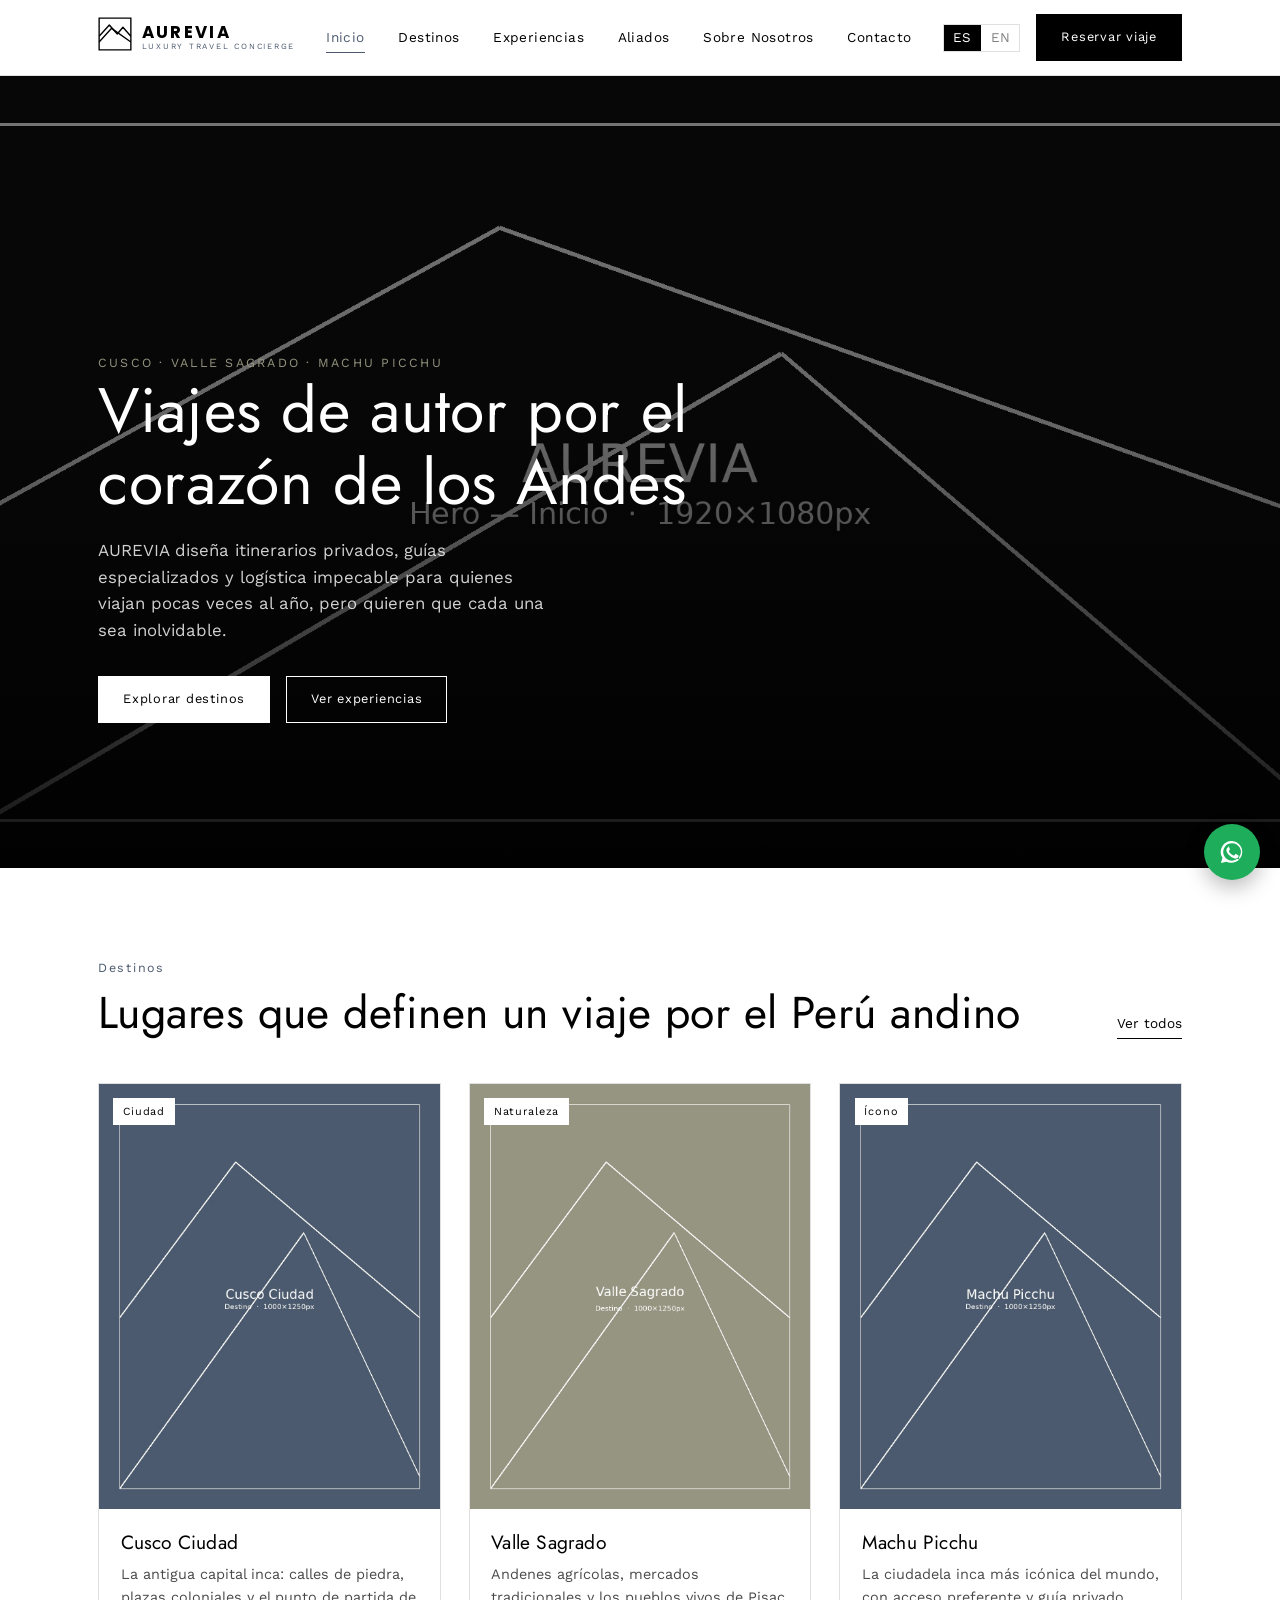
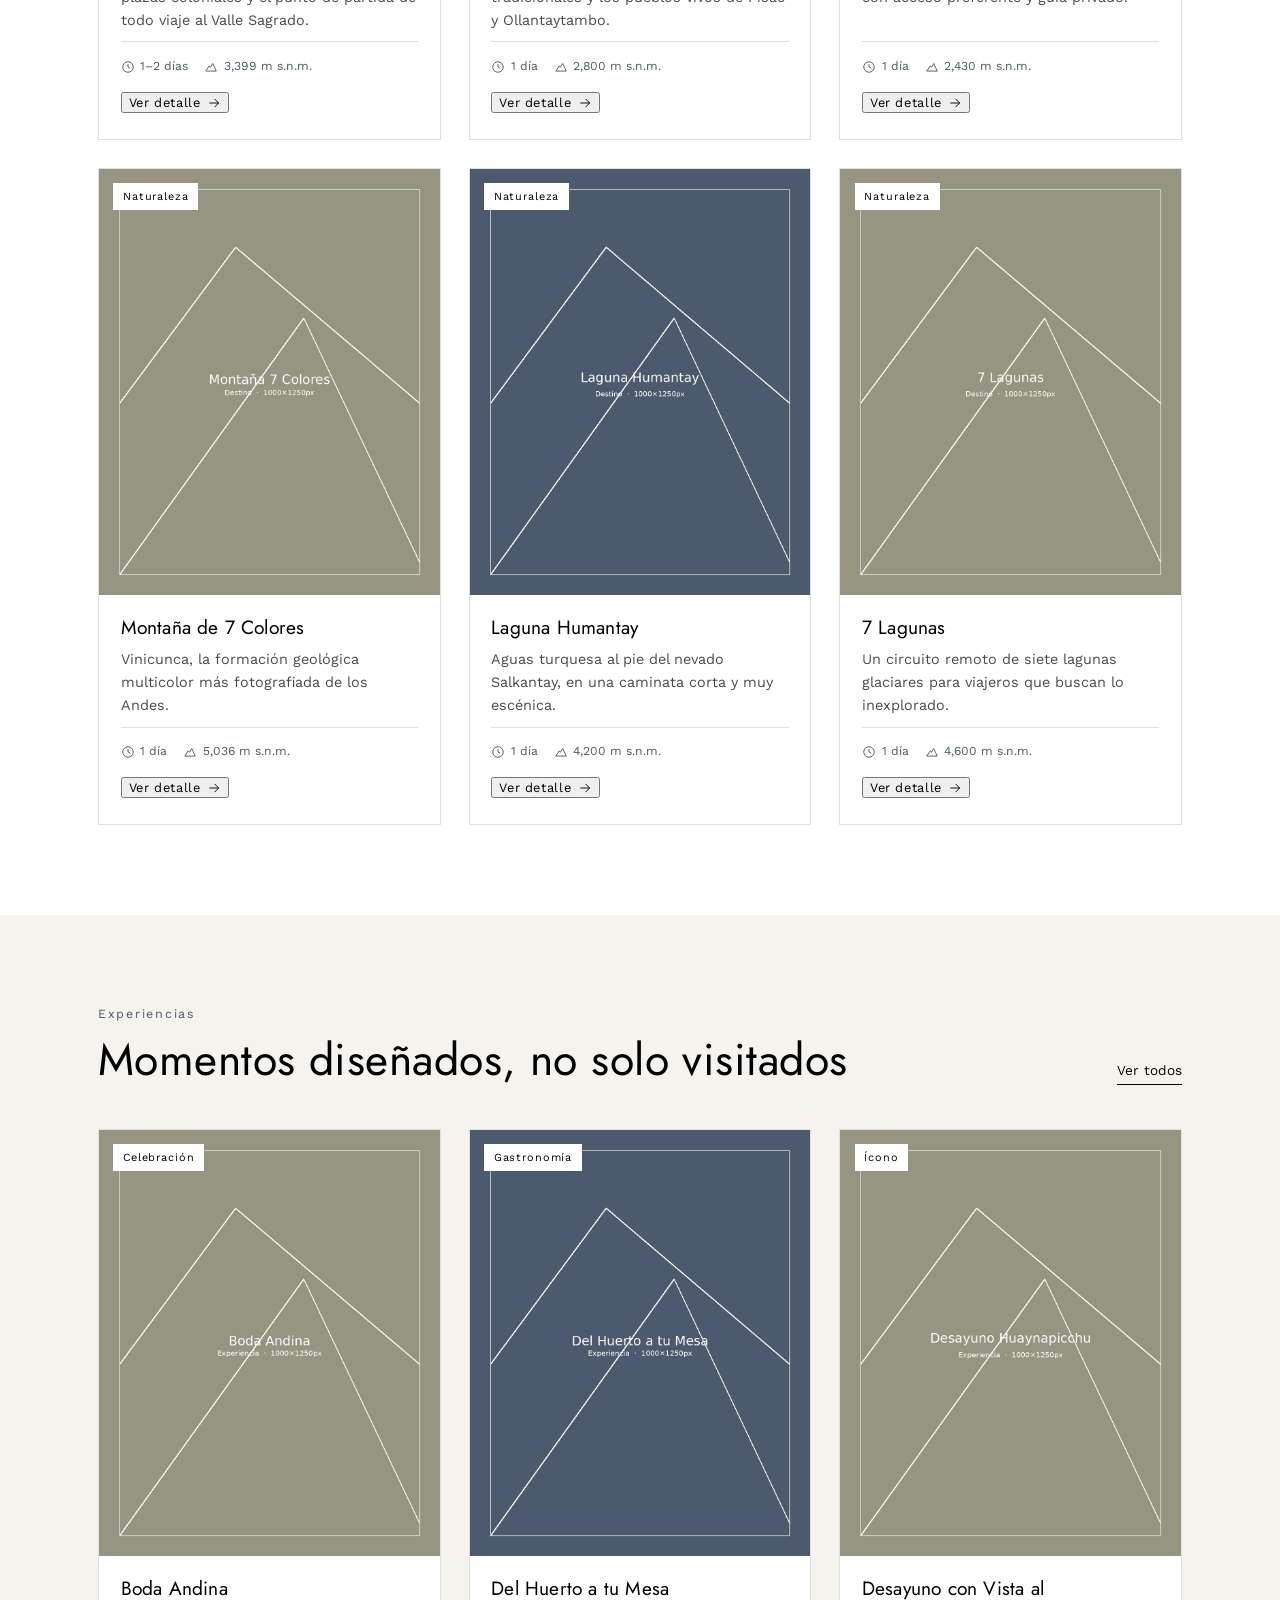
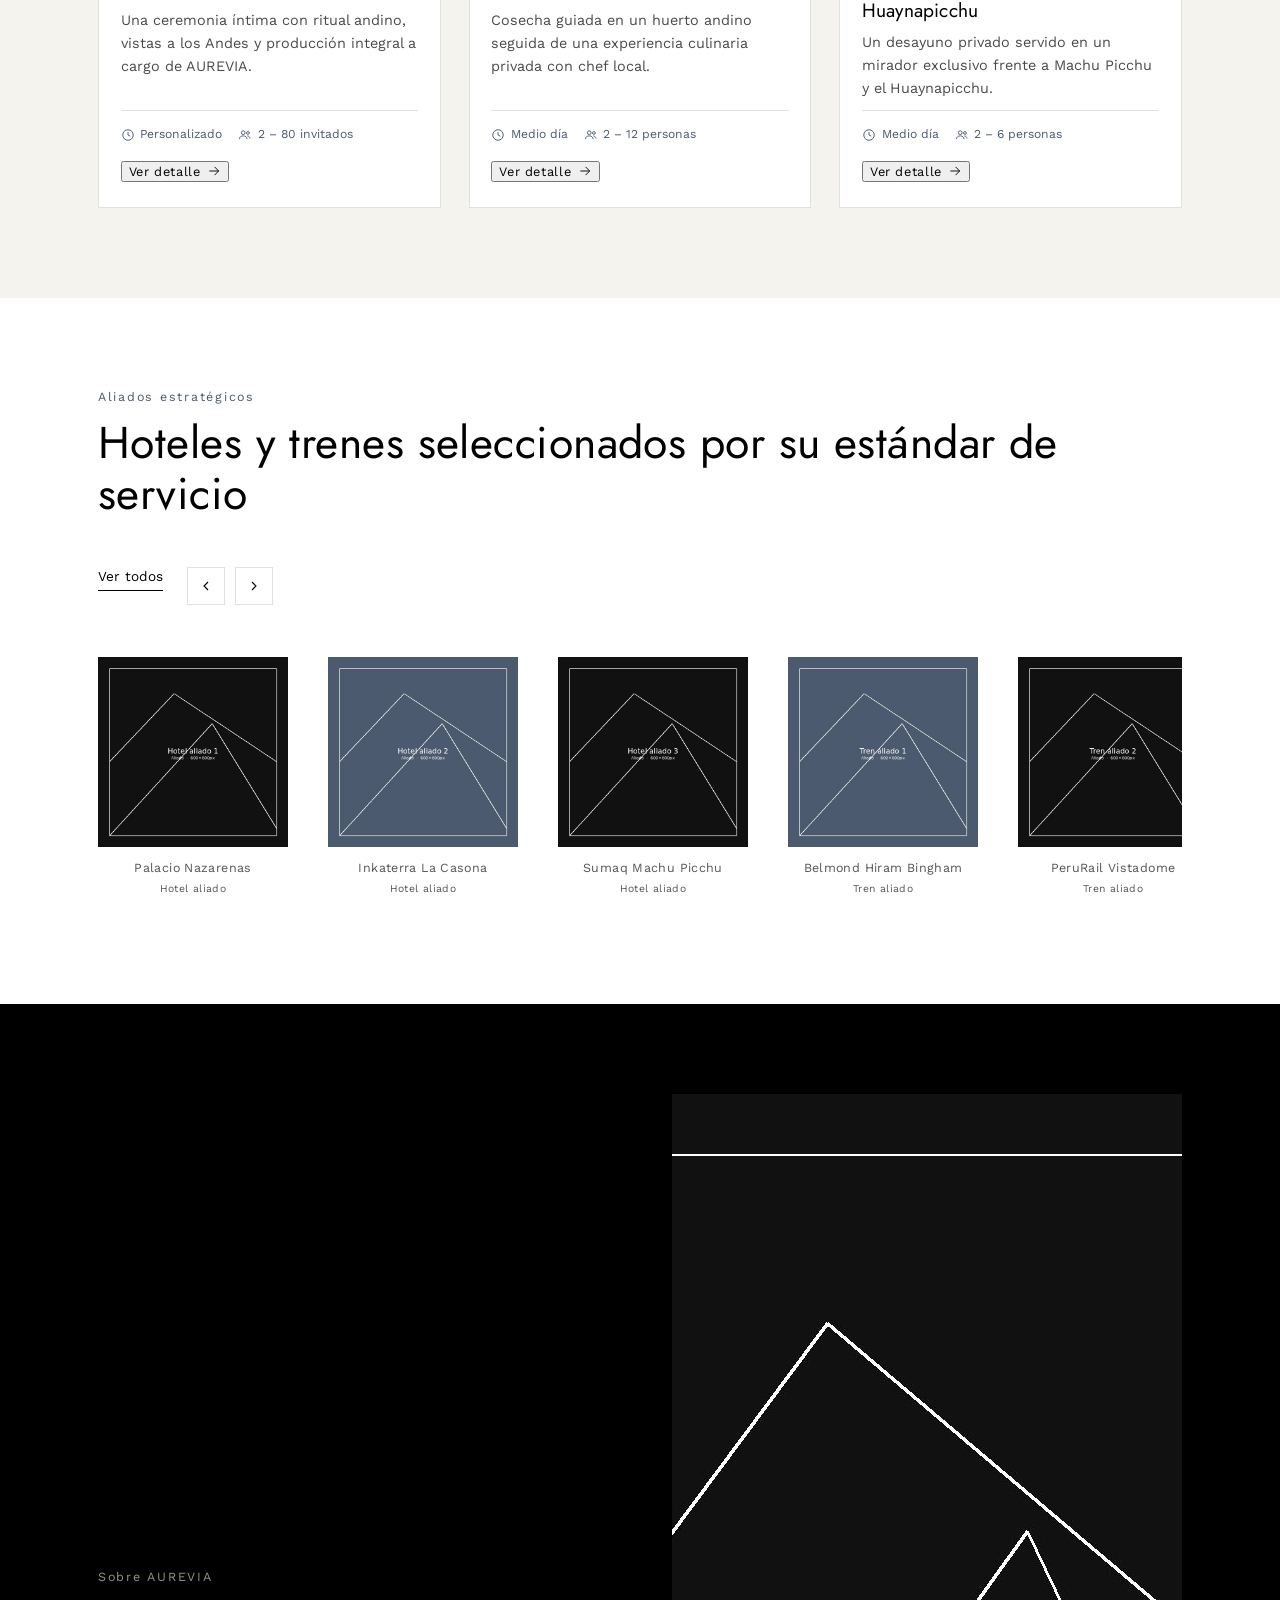
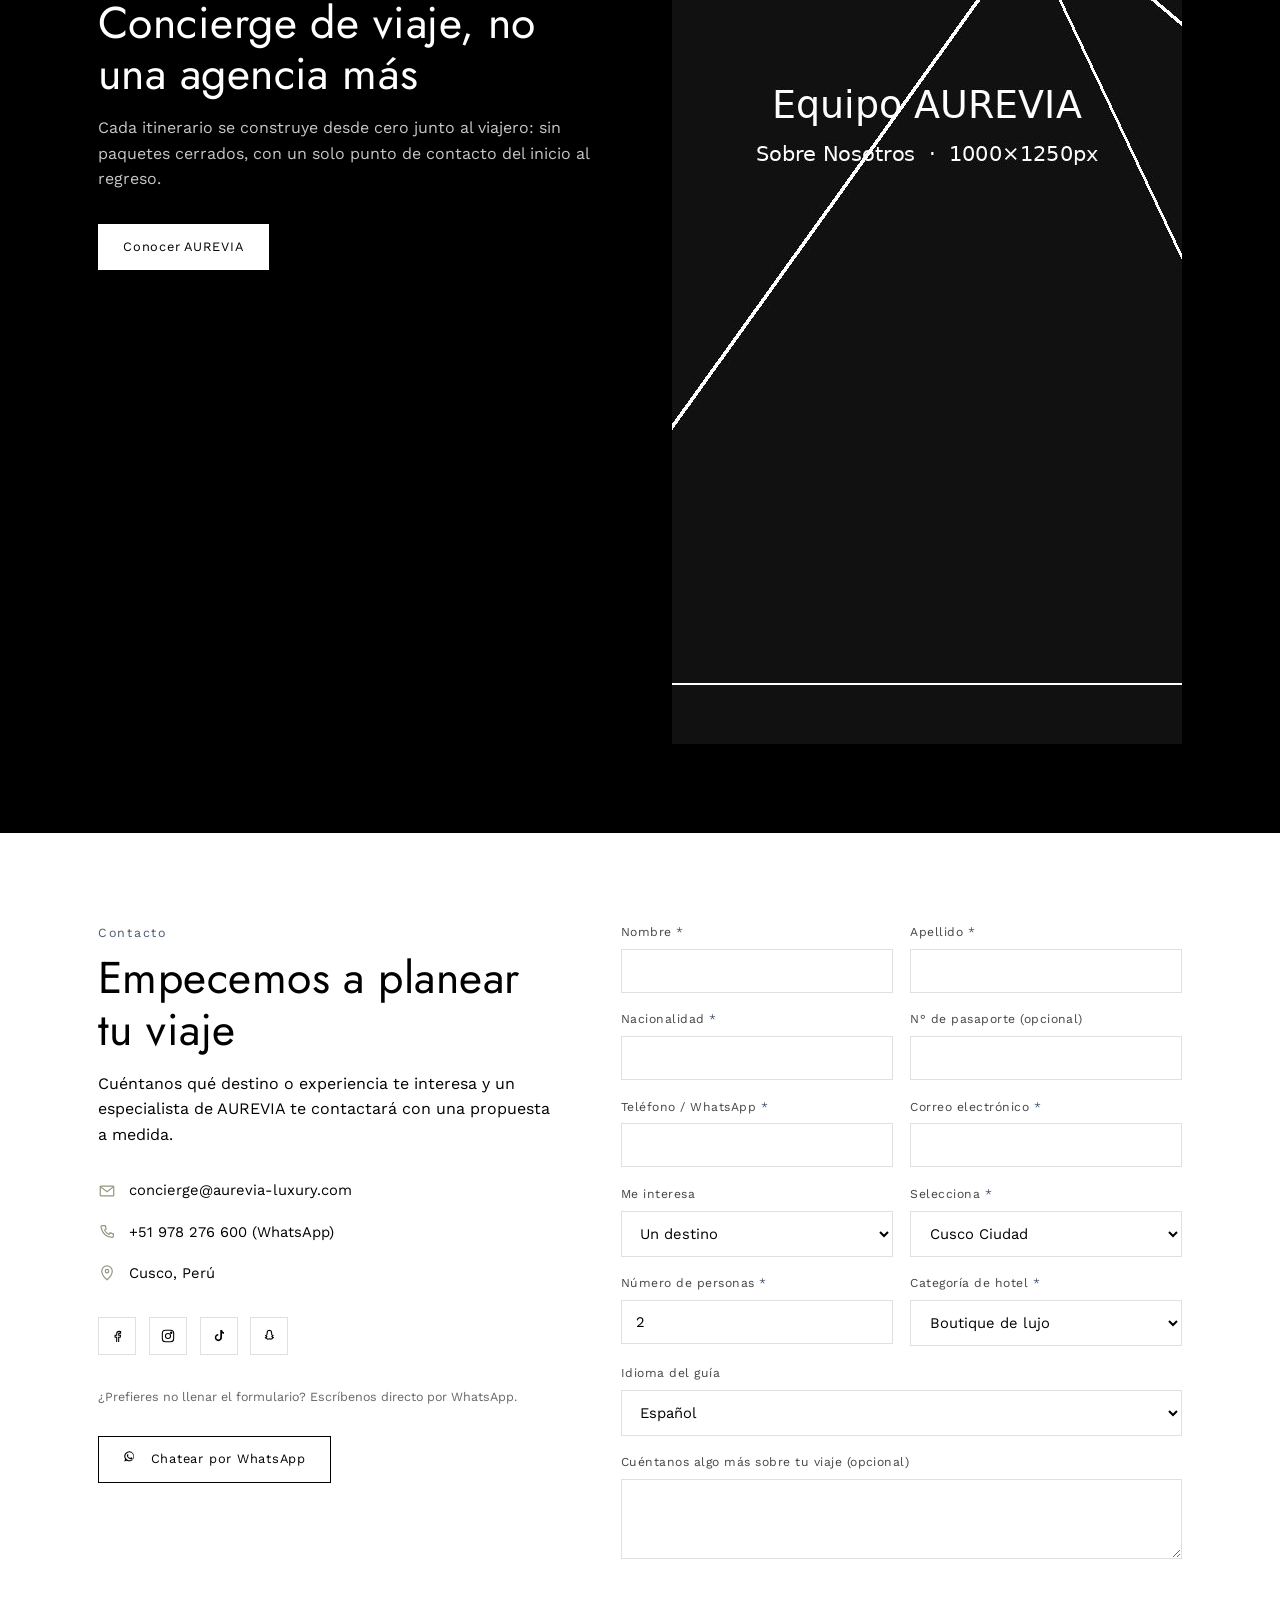
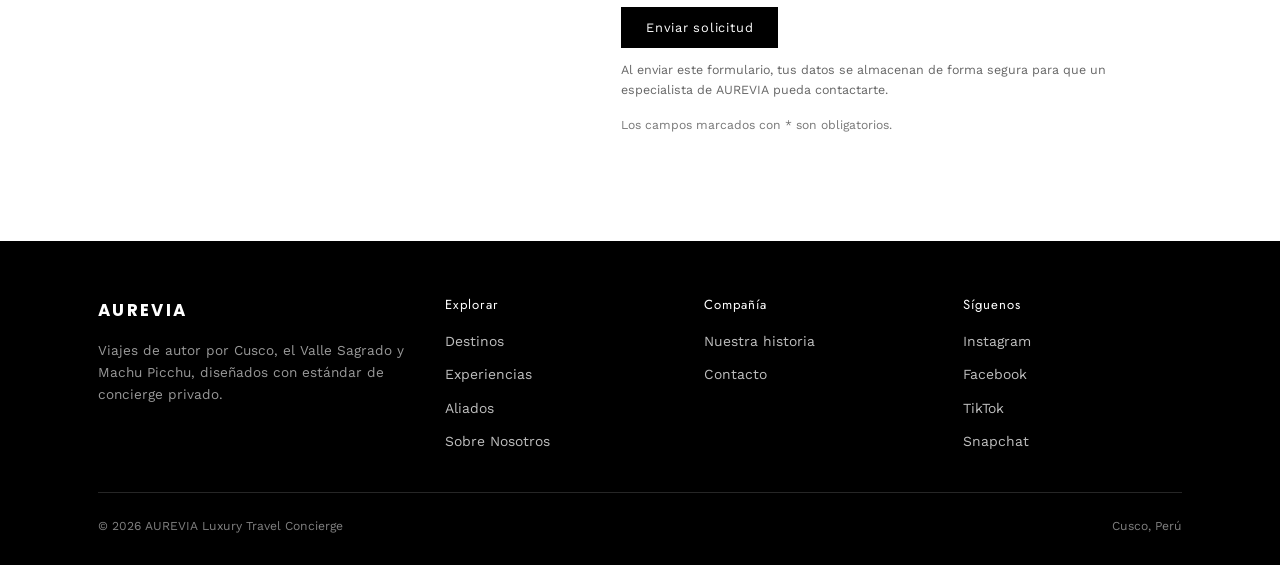
==== commit 3310bdbd: "Add files via upload" ====
--- a/index.html
+++ b/index.html
@@ -5,8 +5,24 @@
 <meta name="viewport" content="width=device-width, initial-scale=1.0">
 <title>AUREVIA — Luxury Travel Concierge</title>
 <meta name="description" content="AUREVIA diseña viajes de lujo a medida por Cusco, el Valle Sagrado y Machu Picchu, con atención de concierge de principio a fin.">
+<link rel="canonical" href="https://aurevia-luxury.com/">
+<meta name="theme-color" content="#4C5A6F">
+<meta property="og:type" content="website">
+<meta property="og:site_name" content="AUREVIA Luxury Travel Concierge">
+<meta property="og:title" content="AUREVIA — Luxury Travel Concierge">
+<meta property="og:description" content="AUREVIA diseña viajes de lujo a medida por Cusco, el Valle Sagrado y Machu Picchu, con atención de concierge de principio a fin.">
+<meta property="og:url" content="https://aurevia-luxury.com/">
+<meta property="og:image" content="https://aurevia-luxury.com/img/hero-portada-01.jpg">
+<meta property="og:locale" content="es_PE">
+<meta name="twitter:card" content="summary_large_image">
 <link rel="icon" href="data:,">
+<link rel="preconnect" href="https://fonts.googleapis.com">
+<link rel="preconnect" href="https://fonts.gstatic.com" crossorigin>
+<link rel="stylesheet" href="https://fonts.googleapis.com/css2?family=Jost:wght@300;400;500&family=Poppins:wght@600;700&family=Work+Sans:wght@400;500;600&display=swap">
 <link rel="stylesheet" href="css/style.css">
+<script type="application/ld+json">
+{"@context":"https://schema.org","@type":"TravelAgency","name":"AUREVIA Luxury Travel Concierge","url":"https://aurevia-luxury.com/","image":"https://aurevia-luxury.com/img/hero-portada-01.jpg","email":"concierge@aurevia-luxury.com","telephone":"+51978276600","address":{"@type":"PostalAddress","addressLocality":"Cusco","addressCountry":"PE"},"areaServed":["Cusco","Valle Sagrado","Machu Picchu"],"description":"Viajes de lujo a medida por Cusco, el Valle Sagrado y Machu Picchu con atención de concierge privado."}
+</script>
 </head>
 <body>
 
@@ -45,7 +61,7 @@
   <!-- HERO -->
   <section class="hero">
     <div class="hero-media">
-      <img src="img/hero-portada-01.jpg" alt="Vista panorámica del Valle Sagrado al amanecer">
+      <img src="img/hero-portada-01.jpg" width="1920" height="1080" fetchpriority="high" decoding="async" data-seo-alt alt="Vista panorámica del Valle Sagrado de los Incas al amanecer, con montañas andinas y neblina sobre el valle">
     </div>
     <div class="container hero-content">
       <span class="hero-eyebrow">CUSCO · VALLE SAGRADO · MACHU PICCHU</span>
@@ -115,7 +131,7 @@
         <p style="color:rgba(255,255,255,.78);margin-top:1rem" data-i18n="about_text">Cada itinerario se construye desde cero junto al viajero: sin paquetes cerrados, con un solo punto de contacto del inicio al regreso.</p>
         <a href="sobre-nosotros.html" class="btn btn-light" style="margin-top:1rem" data-i18n="about_cta">Conocer AUREVIA</a>
       </div>
-      <img src="img/nosotros-equipo-01.jpg" alt="Guía de AUREVIA junto a un viajero en el Valle Sagrado">
+      <img src="img/nosotros-equipo-01.jpg" width="1000" height="1250" loading="lazy" decoding="async" data-seo-alt alt="Guía local de AUREVIA acompañando a un viajero en el Valle Sagrado">
     </div>
   </section>
 
@@ -127,8 +143,8 @@
         <h2 data-i18n="form_titulo">Empecemos a planear tu viaje</h2>
         <p data-i18n="contact_lede">Cuéntanos qué destino o experiencia te interesa y un especialista de AUREVIA te contactará con una propuesta a medida.</p>
         <ul class="contact-list">
-          <li><span>reservas@aurevia-luxury.com</span></li>
-          <li><span>+51 984 000 000 (WhatsApp)</span></li>
+          <li><span>concierge@aurevia-luxury.com</span></li>
+          <li><span>+51 978 276 600 (WhatsApp)</span></li>
           <li><span data-i18n="footer_location">Cusco, Perú</span></li>
         </ul>
         <div class="social-row">
@@ -139,14 +155,14 @@
         </div>
 
         <p class="form-note" style="margin-top:2rem" data-i18n="whatsapp_cta">¿Prefieres no llenar el formulario? Escríbenos directo por WhatsApp.</p>
-        <a href="https://wa.me/51984000000?text=Hola%20AUREVIA%2C%20quisiera%20más%20información%20sobre%20un%20viaje"
+        <a href="https://wa.me/51978276600?text=Hola%20AUREVIA%2C%20quisiera%20más%20información%20sobre%20un%20viaje"
            target="_blank" rel="noopener" class="btn btn-outline" style="margin-top:.8rem;gap:.6rem">
           <span class="ic-whatsapp" style="width:18px;height:18px;display:inline-flex"></span>
           <span data-i18n="whatsapp_btn">Chatear por WhatsApp</span>
         </a>
       </div>
 
-      <form id="contact-form" novalidate>
+      <form id="contact-form">
         <div class="form-grid">
           <div class="field is-required">
             <label for="nombre" data-i18n="label_nombre">Nombre</label>
@@ -221,10 +237,11 @@
           </div>
         </div>
 
+        <input type="text" name="_honey" tabindex="-1" autocomplete="off" aria-hidden="true" style="position:absolute;left:-9999px;opacity:0">
         <button type="submit" class="btn mt-lg" data-i18n="form_enviar">Enviar solicitud</button>
         <p class="form-note" data-i18n="form_note">Al enviar este formulario, tus datos se almacenan de forma segura para que un especialista de AUREVIA pueda contactarte.</p>
         <p class="required-note" data-i18n="form_required_note">Los campos marcados con * son obligatorios.</p>
-        <p class="form-success" id="form-success" data-i18n="form_exito"></p>
+        <p class="form-success" id="form-success" role="status" aria-live="polite"></p>
       </form>
     </div>
   </section>
@@ -291,11 +308,12 @@
 </div>
 
 <!-- BOTÓN FLOTANTE DE WHATSAPP -->
-<a href="https://wa.me/51984000000?text=Hola%20AUREVIA%2C%20quisiera%20más%20información%20sobre%20un%20viaje"
+<a href="https://wa.me/51978276600?text=Hola%20AUREVIA%2C%20quisiera%20más%20información%20sobre%20un%20viaje"
    target="_blank" rel="noopener" class="whatsapp-float" aria-label="WhatsApp"></a>
 
 <script src="js/icons.js"></script>
 <script src="js/data.js"></script>
+<script src="js/img-seo.js"></script>
 <script src="js/main.js"></script>
 <script>
   // Inserta los íconos de contacto/redes que no pueden ir directo en el HTML estático de arriba
--- a/css/style.css
+++ b/css/style.css
@@ -0,0 +1,469 @@
+/* =========================================================
+   AUREVIA — Luxury Travel Concierge
+   Sistema de diseño basado en MANUAL_DE_IDENTIDAD_CORPORATIVA
+   ========================================================= */
+
+/* ---- Fuentes (sustitutas libres — ver README.md) ---- */
+
+:root{
+  /* Paleta oficial del manual (pág. 7-8) */
+  --c-black:      #000000;   /* Pantone Black 6C */
+  --c-white:      #FFFFFF;
+  --c-blue:       #4C5A6F;   /* Azul acero — Pantone 7694 U */
+  --c-olive:      #959581;   /* Verde oliva — Pantone 5767 U */
+
+  /* Neutros de soporte (no oficiales, solo para superficies/UI) */
+  --c-ivory:      #F5F3EE;   /* fondo cálido, como en las láminas del manual */
+  --c-ivory-2:    #EAE7DE;
+  --c-line:       rgba(0,0,0,.12);
+  --c-blue-10:    rgba(76,90,111,.08);
+  --c-olive-10:   rgba(149,149,129,.14);
+
+  /* Tipografía */
+  --f-logo:     'Poppins', sans-serif;      /* reemplazo temporal de Circular Std Medium (uso exclusivo del logo) */
+  --f-heading:  'Jost', sans-serif;         /* reemplazo temporal de Louis George Cafe Light */
+  --f-body:     'Work Sans', sans-serif;    /* reemplazo temporal de Apercu Pro */
+
+  /* Escala tipográfica */
+  --step-1: clamp(2.6rem, 2rem + 2.4vw, 4.6rem);   /* H1 hero */
+  --step-2: clamp(1.9rem, 1.5rem + 1.6vw, 3rem);   /* H2 sección */
+  --step-3: clamp(1.3rem, 1.1rem + .6vw, 1.7rem);  /* H3 tarjeta */
+  --step-0: 1rem;
+  --step--1: .875rem;
+
+  /* Layout */
+  --container: 1180px;
+  --gutter: clamp(1.25rem, 4vw, 3rem);
+  --radius: 2px; /* la marca es angular — sin esquinas redondeadas */
+
+  --ease: cubic-bezier(.4,0,.2,1);
+}
+
+*,*::before,*::after{ box-sizing:border-box; }
+html{ scroll-behavior:smooth; }
+/* Red de seguridad: cualquier ícono SVG inyectado por JS que no tenga
+   una regla de tamaño más específica cae aquí, en vez de renderizar
+   al tamaño por defecto del navegador (300×150) y romper el layout. */
+svg{ width:1em; height:1em; }
+body{
+  margin:0;
+  font-family:var(--f-body);
+  color:var(--c-black);
+  background:var(--c-white);
+  line-height:1.6;
+  -webkit-font-smoothing:antialiased;
+}
+img{ max-width:100%; display:block; }
+a{ color:inherit; text-decoration:none; }
+ul{ list-style:none; margin:0; padding:0; }
+button{ font-family:inherit; cursor:pointer; }
+input,select,textarea{ font-family:inherit; font-size:1rem; }
+
+.container{
+  width:100%;
+  max-width:var(--container);
+  margin-inline:auto;
+  padding-inline:var(--gutter);
+}
+
+h1,h2,h3,h4{
+  font-family:var(--f-heading);
+  font-weight:400;
+  line-height:1.15;
+  margin:0;
+  letter-spacing:.01em;
+}
+h1{ font-size:var(--step-1); }
+h2{ font-size:var(--step-2); }
+h3{ font-size:var(--step-3); }
+p{ margin:0 0 1rem; max-width:62ch; }
+
+:focus-visible{ outline:2px solid var(--c-blue); outline-offset:3px; }
+
+@media (prefers-reduced-motion: reduce){
+  *{ animation-duration:.001ms !important; transition-duration:.001ms !important; scroll-behavior:auto !important; }
+}
+
+/* ---------- Motivo de marca: curva orgánica (pág. 4-5 del manual) ---------- */
+.brand-curve{
+  position:absolute; inset:0; overflow:hidden; pointer-events:none; z-index:0;
+}
+.brand-curve svg{ position:absolute; width:100%; height:100%; }
+
+/* ---------- Header ---------- */
+.site-header{
+  position:sticky; top:0; z-index:40;
+  border-bottom:1px solid var(--c-line);
+  transition:box-shadow .2s var(--ease);
+}
+/* Fondo + blur en un pseudo-elemento: si backdrop-filter va en el propio header,
+   éste pasa a ser el "containing block" de .main-nav (position:fixed) y el menú
+   móvil se queda sin altura/fondo (se ve transparente en Android). */
+.site-header::before{
+  content:""; position:absolute; inset:0; z-index:-1; pointer-events:none;
+  background:rgba(255,255,255,.97);
+  -webkit-backdrop-filter:blur(8px); backdrop-filter:blur(8px);
+}
+.site-header.is-scrolled{ box-shadow:0 6px 18px rgba(0,0,0,.08); }
+.site-header .container{
+  display:flex; align-items:center; justify-content:space-between;
+  padding-block:.9rem;
+}
+.logo{ display:flex; align-items:center; gap:.6rem; }
+.logo svg{ width:34px; height:34px; flex:none; }
+.logo-text{ display:flex; flex-direction:column; line-height:1; }
+.logo-word{
+  font-family:var(--f-logo); font-weight:700; font-size:1.05rem;
+  letter-spacing:.14em; color:var(--c-black);
+}
+.logo-tag{
+  font-family:var(--f-body); font-weight:400; font-size:.5rem;
+  letter-spacing:.22em; color:var(--c-blue); margin-top:.15rem;
+}
+.main-nav{ display:flex; align-items:center; gap:2.1rem; }
+.main-nav a{
+  font-size:.85rem; letter-spacing:.03em; color:var(--c-black);
+  position:relative; padding-block:.3rem;
+}
+.main-nav a::after{
+  content:''; position:absolute; left:0; right:0; bottom:0; height:1px;
+  background:var(--c-blue); transform:scaleX(0); transform-origin:left;
+  transition:transform .25s var(--ease);
+}
+.main-nav a:hover::after,
+.main-nav a[aria-current="page"]::after{ transform:scaleX(1); }
+.main-nav a[aria-current="page"]{ color:var(--c-blue); }
+
+.header-actions{ display:flex; align-items:center; gap:1rem; }
+.lang-toggle{
+  display:flex; border:1px solid var(--c-line); font-size:.72rem; letter-spacing:.05em;
+}
+.lang-toggle button{
+  background:none; border:0; padding:.35rem .6rem; color:var(--c-black); opacity:.5;
+}
+.lang-toggle button.is-active{ opacity:1; background:var(--c-black); color:var(--c-white); }
+
+.btn{
+  display:inline-flex; align-items:center; gap:.5rem;
+  padding:.75rem 1.5rem; font-size:.8rem; letter-spacing:.06em;
+  border:1px solid var(--c-black); background:var(--c-black); color:var(--c-white);
+  transition:background .2s var(--ease), color .2s var(--ease), border-color .2s var(--ease);
+}
+.btn:hover{ background:var(--c-blue); border-color:var(--c-blue); }
+.btn.btn-outline{ background:transparent; color:var(--c-black); }
+.btn.btn-outline:hover{ background:var(--c-black); color:var(--c-white); }
+.btn.btn-light{ background:var(--c-white); color:var(--c-black); border-color:var(--c-white); }
+.btn.btn-light:hover{ background:var(--c-olive); border-color:var(--c-olive); color:var(--c-white); }
+
+.nav-toggle{
+  display:none; background:none; border:1px solid var(--c-line); width:38px; height:38px;
+  align-items:center; justify-content:center; color:var(--c-black);
+}
+.nav-toggle svg{ width:20px; height:20px; }
+.nav-toggle:hover{ background:var(--c-black); color:var(--c-white); border-color:var(--c-black); }
+
+/* ---------- Hero ---------- */
+.hero{
+  position:relative; overflow:hidden;
+  min-height:88vh; display:flex; align-items:flex-end;
+  background:var(--c-black); color:var(--c-white);
+}
+.hero-media{ position:absolute; inset:0; }
+.hero-media img{ width:100%; height:100%; object-fit:cover; opacity:.62; }
+.hero-media::after{
+  content:''; position:absolute; inset:0;
+  background:linear-gradient(0deg, rgba(0,0,0,.88) 0%, rgba(0,0,0,.35) 55%, rgba(0,0,0,.25) 100%);
+}
+.hero-content{ position:relative; z-index:1; padding-block:4rem 3.5rem; }
+.hero-eyebrow{
+  font-size:.78rem; letter-spacing:.18em; color:var(--c-olive); margin-bottom:1.1rem;
+}
+.hero h1{ color:var(--c-white); max-width:16ch; }
+.hero p.lede{ color:rgba(255,255,255,.82); max-width:46ch; margin-top:1.1rem; font-size:1.05rem; }
+.hero-actions{ display:flex; gap:1rem; margin-top:2rem; flex-wrap:wrap; }
+
+/* ---------- Secciones ---------- */
+section{ padding-block:clamp(3.5rem, 7vw, 6.5rem); position:relative; }
+.section-head{
+  display:flex; justify-content:space-between; align-items:flex-end; gap:2rem;
+  margin-bottom:2.75rem; flex-wrap:wrap;
+}
+.section-kicker{ font-size:.78rem; letter-spacing:.14em; color:var(--c-blue); margin-bottom:.6rem; display:block; }
+.section-head p{ margin-top:.9rem; color:#444; }
+.section-link{ font-size:.85rem; border-bottom:1px solid var(--c-black); padding-bottom:.15rem; white-space:nowrap; }
+.section-link:hover{ color:var(--c-blue); border-color:var(--c-blue); }
+
+.bg-ivory{ background:var(--c-ivory); }
+.bg-black{ background:var(--c-black); color:var(--c-white); }
+.bg-blue{ background:var(--c-blue); color:var(--c-white); }
+
+/* ---------- Grid de tarjetas (destinos / experiencias) ---------- */
+.card-grid{
+  display:grid; grid-template-columns:repeat(3, 1fr); gap:1.75rem;
+}
+.card{
+  position:relative; background:var(--c-white); border:1px solid var(--c-line);
+  display:flex; flex-direction:column; overflow:hidden;
+}
+.card-media{ position:relative; aspect-ratio:4/5; overflow:hidden; background:var(--c-ivory-2); }
+.card-media img{ width:100%; height:100%; object-fit:cover; transition:transform .5s var(--ease); }
+.card:hover .card-media img{ transform:scale(1.04); }
+.card-tag{
+  position:absolute; top:.9rem; left:.9rem; background:var(--c-white);
+  font-size:.68rem; letter-spacing:.08em; padding:.3rem .6rem; color:var(--c-black);
+  text-transform:capitalize;
+}
+.card-body{ padding:1.35rem 1.35rem 1.6rem; display:flex; flex-direction:column; gap:.6rem; flex:1; }
+.card-body h3{ font-size:1.2rem; }
+.card-body p{ font-size:.9rem; color:#4a4a4a; margin-bottom:0; }
+.card-meta{
+  display:flex; gap:1rem; font-size:.76rem; color:var(--c-blue);
+  margin-top:auto; padding-top:.9rem; border-top:1px solid var(--c-line);
+}
+.card-meta span{ display:flex; align-items:center; gap:.35rem; }
+.card-meta svg{ width:14px; height:14px; }
+.card-open{
+  margin-top:.4rem; font-size:.8rem; letter-spacing:.05em;
+  display:inline-flex; align-items:center; gap:.4rem; align-self:flex-start;
+}
+.card-open svg{ width:14px; height:14px; transition:transform .2s var(--ease); }
+.card:hover .card-open svg{ transform:translateX(3px); }
+
+/* ---------- Carrusel de aliados ---------- */
+.allies-track{
+  display:flex; gap:2.5rem; overflow-x:auto; padding-block:.5rem 1rem;
+  scroll-snap-type:x mandatory; -webkit-overflow-scrolling:touch;
+}
+.allies-track::-webkit-scrollbar{ height:4px; }
+.allies-track::-webkit-scrollbar-thumb{ background:var(--c-line); }
+.ally{
+  flex:none; width:190px; scroll-snap-align:start;
+  display:flex; flex-direction:column; align-items:center; gap:.7rem;
+}
+.ally-media{
+  width:100%; aspect-ratio:1/1; background:var(--c-ivory);
+  display:flex; align-items:center; justify-content:center; overflow:hidden;
+}
+.ally-media img{ width:100%; height:100%; object-fit:cover; }
+.ally span{ font-size:.78rem; letter-spacing:.03em; text-align:center; color:#555; }
+.allies-controls{ display:flex; gap:.6rem; margin-top:1rem; }
+.allies-controls button{
+  width:38px; height:38px; border:1px solid var(--c-line); background:none;
+  display:flex; align-items:center; justify-content:center;
+}
+.allies-controls button svg{ width:16px; height:16px; }
+.allies-controls button:hover{ background:var(--c-black); border-color:var(--c-black); color:var(--c-white); }
+
+/* ---------- Sobre nosotros / valores ---------- */
+.split{
+  display:grid; grid-template-columns:1fr 1fr; gap:clamp(2rem,5vw,5rem); align-items:center;
+}
+.split img{ width:100%; aspect-ratio:4/5; object-fit:cover; }
+.value-list{ display:grid; gap:1.6rem; margin-top:2rem; }
+.value-item{ display:flex; gap:1rem; }
+.value-item svg{ width:26px; height:26px; flex:none; color:var(--c-blue); }
+.value-item h3{ font-size:1.05rem; margin-bottom:.3rem; }
+.value-item p{ font-size:.92rem; color:#4a4a4a; margin:0; }
+
+.stat-row{ display:flex; gap:clamp(2rem,6vw,5rem); flex-wrap:wrap; margin-top:1rem; }
+.stat b{ display:block; font-family:var(--f-heading); font-size:2.4rem; color:var(--c-blue); }
+.stat span{ font-size:.8rem; letter-spacing:.04em; color:#555; }
+
+/* ---------- Formulario de contacto ---------- */
+.contact-wrap{ display:grid; grid-template-columns:.9fr 1.1fr; gap:clamp(2rem,5vw,4rem); }
+.contact-info h2{ margin-bottom:1rem; }
+.contact-list{ display:grid; gap:1.1rem; margin-top:2rem; }
+.contact-list li{ display:flex; gap:.8rem; align-items:flex-start; font-size:.92rem; }
+.contact-list svg{ width:18px; height:18px; color:var(--c-olive); flex:none; margin-top:.15rem; }
+.social-row{ display:flex; gap:.8rem; margin-top:2rem; }
+.social-row a{
+  width:38px; height:38px; border:1px solid var(--c-line); display:flex;
+  align-items:center; justify-content:center; flex:none;
+}
+.social-row a svg{ width:16px; height:16px; }
+.social-row a:hover{ background:var(--c-black); border-color:var(--c-black); color:var(--c-white); }
+
+.form-grid{ display:grid; grid-template-columns:1fr 1fr; gap:1.1rem; }
+.form-grid .full{ grid-column:1/-1; }
+.field{ display:flex; flex-direction:column; gap:.4rem; }
+.field label{ font-size:.76rem; letter-spacing:.04em; color:#444; }
+.field.is-required label::after{ content:" *"; color:var(--c-blue); }
+.field input, .field select, .field textarea{
+  border:1px solid var(--c-line); background:var(--c-white); padding:.75rem .9rem; font-size:.92rem;
+}
+.field input:focus, .field select:focus, .field textarea:focus{ border-color:var(--c-blue); }
+.dynamic-field{ display:none; }
+.dynamic-field.is-visible{ display:flex; }
+.form-note{ font-size:.78rem; color:#666; margin-top:.75rem; }
+.form-success{
+  display:none; border:1px solid var(--c-olive); background:var(--c-olive-10);
+  padding:1rem 1.2rem; font-size:.9rem; margin-top:1rem;
+}
+.form-success.is-visible{ display:block; }
+.form-success.is-error{ color:#8a2b2b; border-color:#8a2b2b; }
+.required-note{ font-size:.76rem; color:#777; margin-top:.9rem; }
+
+/* ---------- Botón flotante de WhatsApp ---------- */
+.whatsapp-float{
+  position:fixed; right:1.25rem; bottom:1.25rem; z-index:60;
+  width:56px; height:56px; border-radius:50%; background:#1EAD5B; color:#fff;
+  display:flex; align-items:center; justify-content:center;
+  box-shadow:0 8px 20px rgba(0,0,0,.25);
+  transition:transform .2s var(--ease);
+}
+.whatsapp-float svg{ width:28px; height:28px; }
+.whatsapp-float:hover{ transform:scale(1.07); }
+
+/* ---------- Footer ---------- */
+.site-footer{ background:var(--c-black); color:rgba(255,255,255,.75); padding-block:3.5rem 1.75rem; }
+.footer-grid{
+  display:grid; grid-template-columns:1.4fr 1fr 1fr 1fr; gap:2.5rem;
+  padding-bottom:2.5rem; border-bottom:1px solid rgba(255,255,255,.15);
+}
+.footer-grid h4{ color:var(--c-white); font-size:.82rem; letter-spacing:.08em; margin-bottom:1.1rem; }
+.footer-grid ul{ display:grid; gap:.7rem; font-size:.87rem; }
+.footer-grid ul a:hover{ color:var(--c-white); }
+.footer-brand p{ font-size:.85rem; margin-top:1rem; color:rgba(255,255,255,.6); }
+.footer-bottom{
+  display:flex; justify-content:space-between; padding-top:1.5rem; font-size:.76rem;
+  color:rgba(255,255,255,.5); flex-wrap:wrap; gap:.6rem;
+}
+
+/* ---------- Modal (ficha de destino / experiencia) ---------- */
+.modal-overlay{
+  position:fixed; inset:0; background:rgba(0,0,0,.72); z-index:100;
+  display:none; align-items:center; justify-content:center; padding:1.5rem;
+}
+.modal-overlay.is-open{ display:flex; }
+.modal{
+  background:var(--c-white); width:min(920px, 100%); max-height:88vh; overflow-y:auto;
+  display:grid; grid-template-columns:1fr 1fr; position:relative;
+}
+.modal-close{
+  position:absolute; top:.9rem; right:.9rem; width:36px; height:36px; background:var(--c-white);
+  border:1px solid var(--c-line); display:flex; align-items:center; justify-content:center; z-index:2;
+}
+.modal-close svg{ width:16px; height:16px; }
+.modal-media{ position:relative; min-height:260px; background:var(--c-ivory-2); }
+.modal-media img{ width:100%; height:100%; object-fit:cover; position:absolute; inset:0; }
+.modal-body{ padding:2.2rem; display:flex; flex-direction:column; }
+.modal-body .card-tag{ position:static; align-self:flex-start; background:var(--c-ivory); margin-bottom:1rem; }
+.modal-body h3{ font-size:1.6rem; margin-bottom:.8rem; }
+.modal-facts{ display:grid; gap:.6rem; margin:1.2rem 0; font-size:.86rem; }
+.modal-facts li{ display:flex; gap:.6rem; align-items:flex-start; }
+.modal-facts svg{ width:16px; height:16px; color:var(--c-blue); margin-top:.1rem; flex:none; }
+.modal-body .btn{ align-self:flex-start; margin-top:1rem; }
+.modal-tips{
+  background:var(--c-ivory); border-left:2px solid var(--c-olive);
+  padding:1rem 1.1rem; margin-top:1.4rem;
+}
+.modal-tips h4{
+  font-family:var(--f-body); font-size:.78rem; letter-spacing:.06em; text-transform:uppercase;
+  color:var(--c-blue); margin:0 0 .7rem;
+}
+.modal-tips ul{ display:grid; gap:.55rem; }
+.modal-tips li{ display:flex; gap:.55rem; align-items:flex-start; font-size:.86rem; color:#333; }
+.modal-tips svg{ width:15px; height:15px; color:var(--c-olive); margin-top:.15rem; flex:none; }
+
+/* ---------- Página interior (destinos.html / experiencias.html) ---------- */
+.page-hero{
+  position:relative; background:var(--c-black); color:var(--c-white);
+  padding-block:5.5rem 3.5rem; overflow:hidden;
+}
+.page-hero .container{ position:relative; z-index:1; }
+.page-hero .section-kicker{ color:var(--c-olive); }
+.page-hero h1{ color:var(--c-white); max-width:24ch; }
+.filter-row{ display:flex; gap:.6rem; flex-wrap:wrap; margin-top:2.5rem; }
+.filter-row button{
+  border:1px solid var(--c-line); background:var(--c-white); padding:.55rem 1rem;
+  font-size:.78rem; letter-spacing:.03em;
+}
+.filter-row button.is-active{ background:var(--c-black); border-color:var(--c-black); color:var(--c-white); }
+
+/* ---------- Página de Aliados (aliados.html) ---------- */
+.ally-card{
+  background:var(--c-white); border:1px solid var(--c-line);
+  display:flex; flex-direction:column; overflow:hidden;
+}
+.ally-card:hover .card-media img{ transform:scale(1.04); }
+.ally-card .card-media{ aspect-ratio:1/1; }
+.ally-card .card-body{ gap:.5rem; }
+.ally-card .card-body span.ally-kind{
+  font-size:.72rem; letter-spacing:.08em; text-transform:uppercase; color:var(--c-blue);
+  display:flex; align-items:center; gap:.4rem;
+}
+.ally-card .card-body span.ally-kind svg{ width:14px; height:14px; }
+
+/* ---------- Utilidades ---------- */
+.mt-lg{ margin-top:3rem; }
+.text-center{ text-align:center; }
+.center-head{ max-width:640px; margin-inline:auto; text-align:center; }
+.visually-hidden{
+  position:absolute; width:1px; height:1px; overflow:hidden; clip:rect(0 0 0 0); white-space:nowrap;
+}
+
+/* ---------- Responsive ---------- */
+@media (max-width: 980px){
+  .card-grid{ grid-template-columns:repeat(2,1fr); }
+  .split{ grid-template-columns:1fr; }
+  .contact-wrap{ grid-template-columns:1fr; }
+  .footer-grid{ grid-template-columns:1fr 1fr; }
+  .modal{ grid-template-columns:1fr; }
+  .modal-media{ min-height:220px; }
+}
+@media (max-width: 720px){
+  .main-nav{
+    position:fixed; top:64px; right:0; bottom:0; left:30%; z-index:50;
+    background:#fff; overflow-y:auto; -webkit-overflow-scrolling:touch;
+    visibility:hidden;
+    flex-direction:column; align-items:flex-start; gap:0; padding:1.5rem var(--gutter);
+    transform:translateX(100%); transition:transform .3s var(--ease), visibility 0s linear .3s;
+    border-left:1px solid var(--c-line);
+  }
+  .main-nav.is-open{ transform:translateX(0); visibility:visible; transition:transform .3s var(--ease), visibility 0s; }
+  .main-nav a{ padding-block:.9rem; width:100%; border-bottom:1px solid var(--c-line); }
+  .nav-toggle{ display:flex; }
+  .header-actions .btn{ display:none; }
+  .card-grid{ grid-template-columns:1fr; }
+  .form-grid{ grid-template-columns:1fr; }
+  .footer-grid{ grid-template-columns:1fr; gap:2rem; }
+}
+
+/* ---------- Carrusel de celebraciones (experiencias.html) ---------- */
+/* Causa del bug móvil: las <img> tenían width/height en el HTML (1600×900) y sin
+   height:auto el alto del atributo ganaba al aspect-ratio, estirando la imagen a 900px
+   y recortándola con object-fit. Ahora el alto lo manda siempre el aspect-ratio. */
+.celebration-carousel{ position:relative; width:100%; max-width:900px; margin:2.5rem auto 0; min-width:0; }
+.cc-track{
+  display:flex; overflow-x:auto; overscroll-behavior-x:contain; scroll-snap-type:x mandatory;
+  -webkit-overflow-scrolling:touch; scrollbar-width:none; touch-action:pan-x pan-y;
+}
+.cc-track::-webkit-scrollbar{ display:none; }
+.cc-slide{ flex:0 0 100%; min-width:0; width:100%; margin:0; position:relative; overflow:hidden; scroll-snap-align:center; scroll-snap-stop:always; }
+.cc-slide img{ width:100%; height:auto; aspect-ratio:16/9; object-fit:cover; display:block; background:var(--c-ivory-2); }
+.cc-slide figcaption{
+  position:absolute; left:0; right:0; bottom:0; padding:2.5rem 1.5rem 1.4rem; color:#fff;
+  font-family:var(--f-heading); font-size:clamp(1.05rem, .9rem + 1.2vw, 1.7rem); line-height:1.2; letter-spacing:.02em;
+  background:linear-gradient(to top, rgba(0,0,0,.65), rgba(0,0,0,0));
+}
+.cc-btn{
+  position:absolute; top:calc(50% - 1rem); transform:translateY(-50%); width:42px; height:42px; z-index:2;
+  background:rgba(255,255,255,.92); border:1px solid var(--c-line); color:var(--c-black);
+  display:flex; align-items:center; justify-content:center;
+}
+.cc-btn svg{ width:18px; height:18px; }
+.cc-btn:hover{ background:var(--c-black); color:#fff; border-color:var(--c-black); }
+.cc-btn:focus-visible, .cc-dots button:focus-visible{ outline:2px solid var(--c-blue); outline-offset:2px; }
+.cc-prev{ left:.75rem; } .cc-next{ right:.75rem; }
+.cc-dots{ display:flex; justify-content:center; gap:.4rem; margin-top:.6rem; }
+/* área táctil de 44px de alto con barra visual de 3px */
+.cc-dots button{ position:relative; width:32px; height:44px; border:0; padding:0; background:transparent; }
+.cc-dots button::before{ content:""; position:absolute; left:0; right:0; top:50%; height:3px; margin-top:-1.5px; background:var(--c-line); }
+.cc-dots button.is-active::before{ background:var(--c-black); }
+@media (max-width: 720px){
+  .celebration-carousel{ margin-top:1.5rem; }
+  .cc-btn{ width:36px; height:36px; }
+  .cc-slide img{ aspect-ratio:4/3; }
+  .cc-slide figcaption{ padding:2rem 1rem .9rem; }
+}
+@media (max-width: 380px){ .cc-prev{ left:.4rem; } .cc-next{ right:.4rem; } }
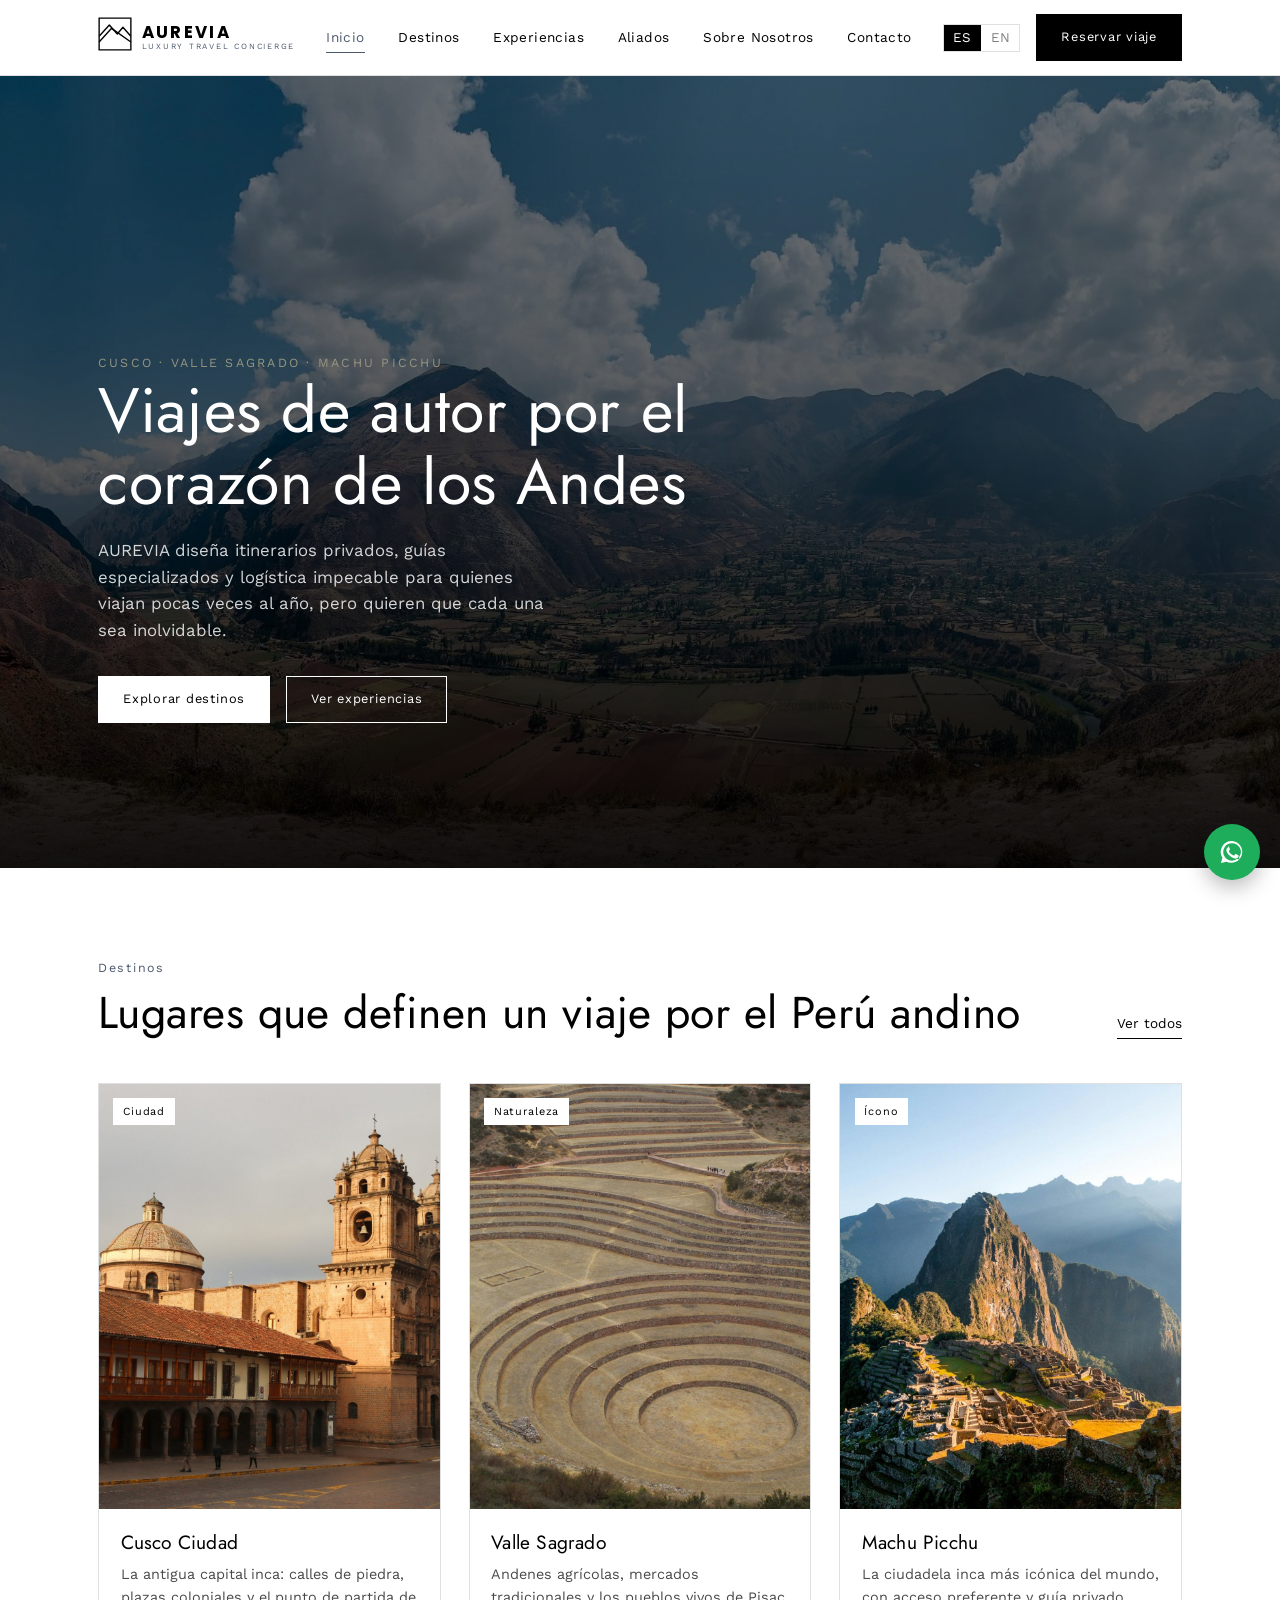
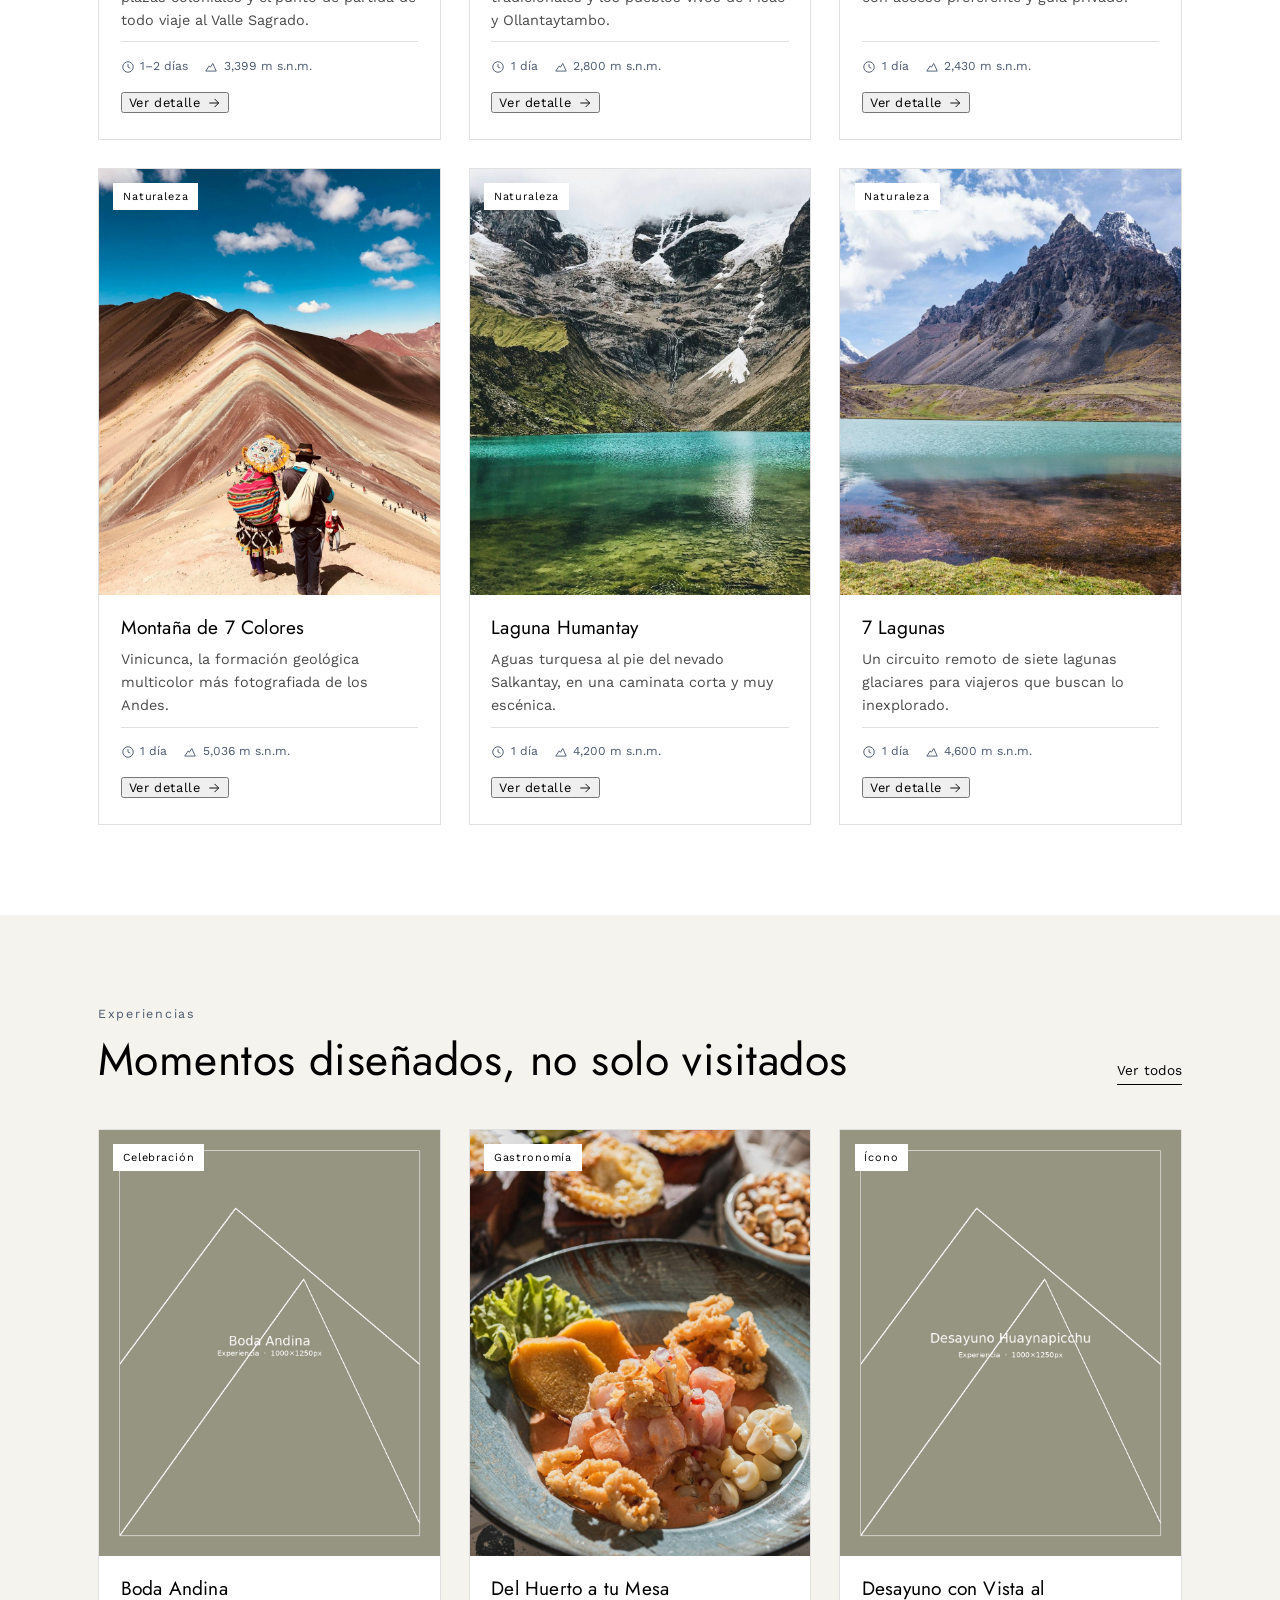
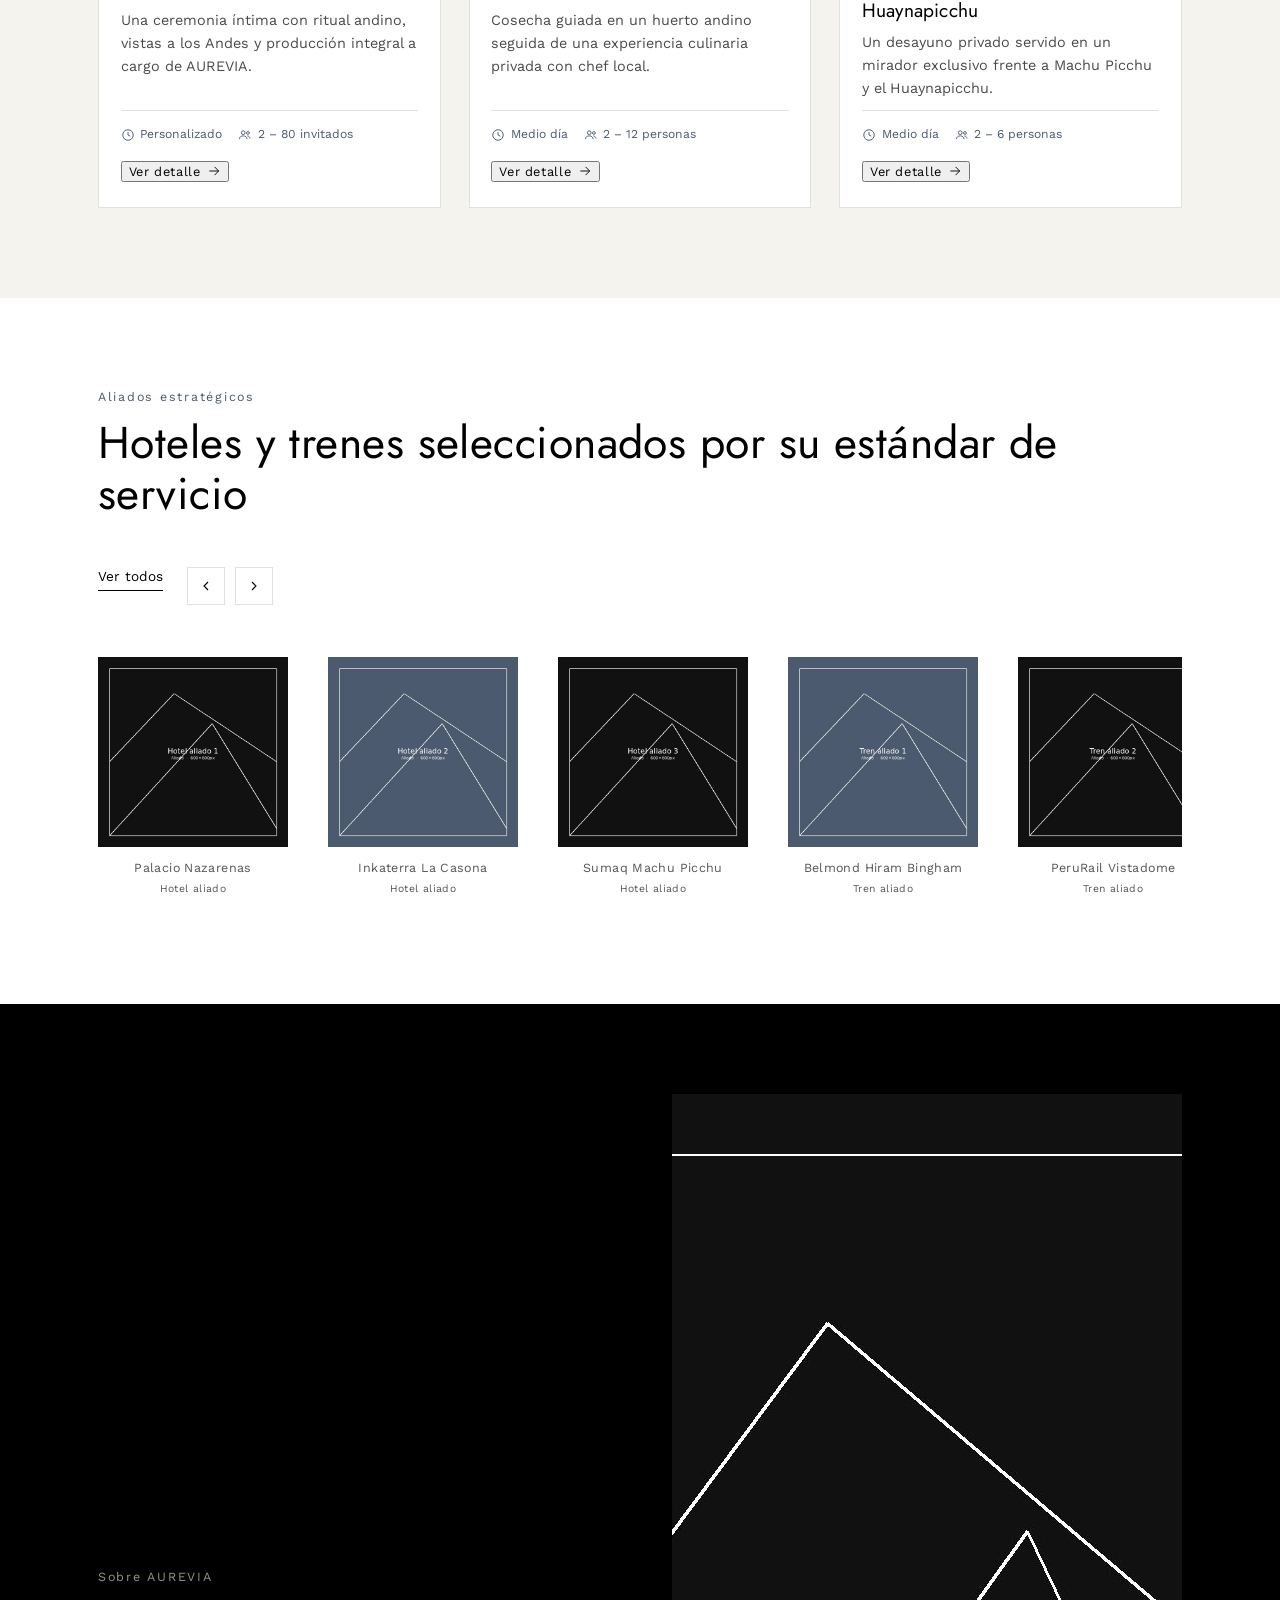
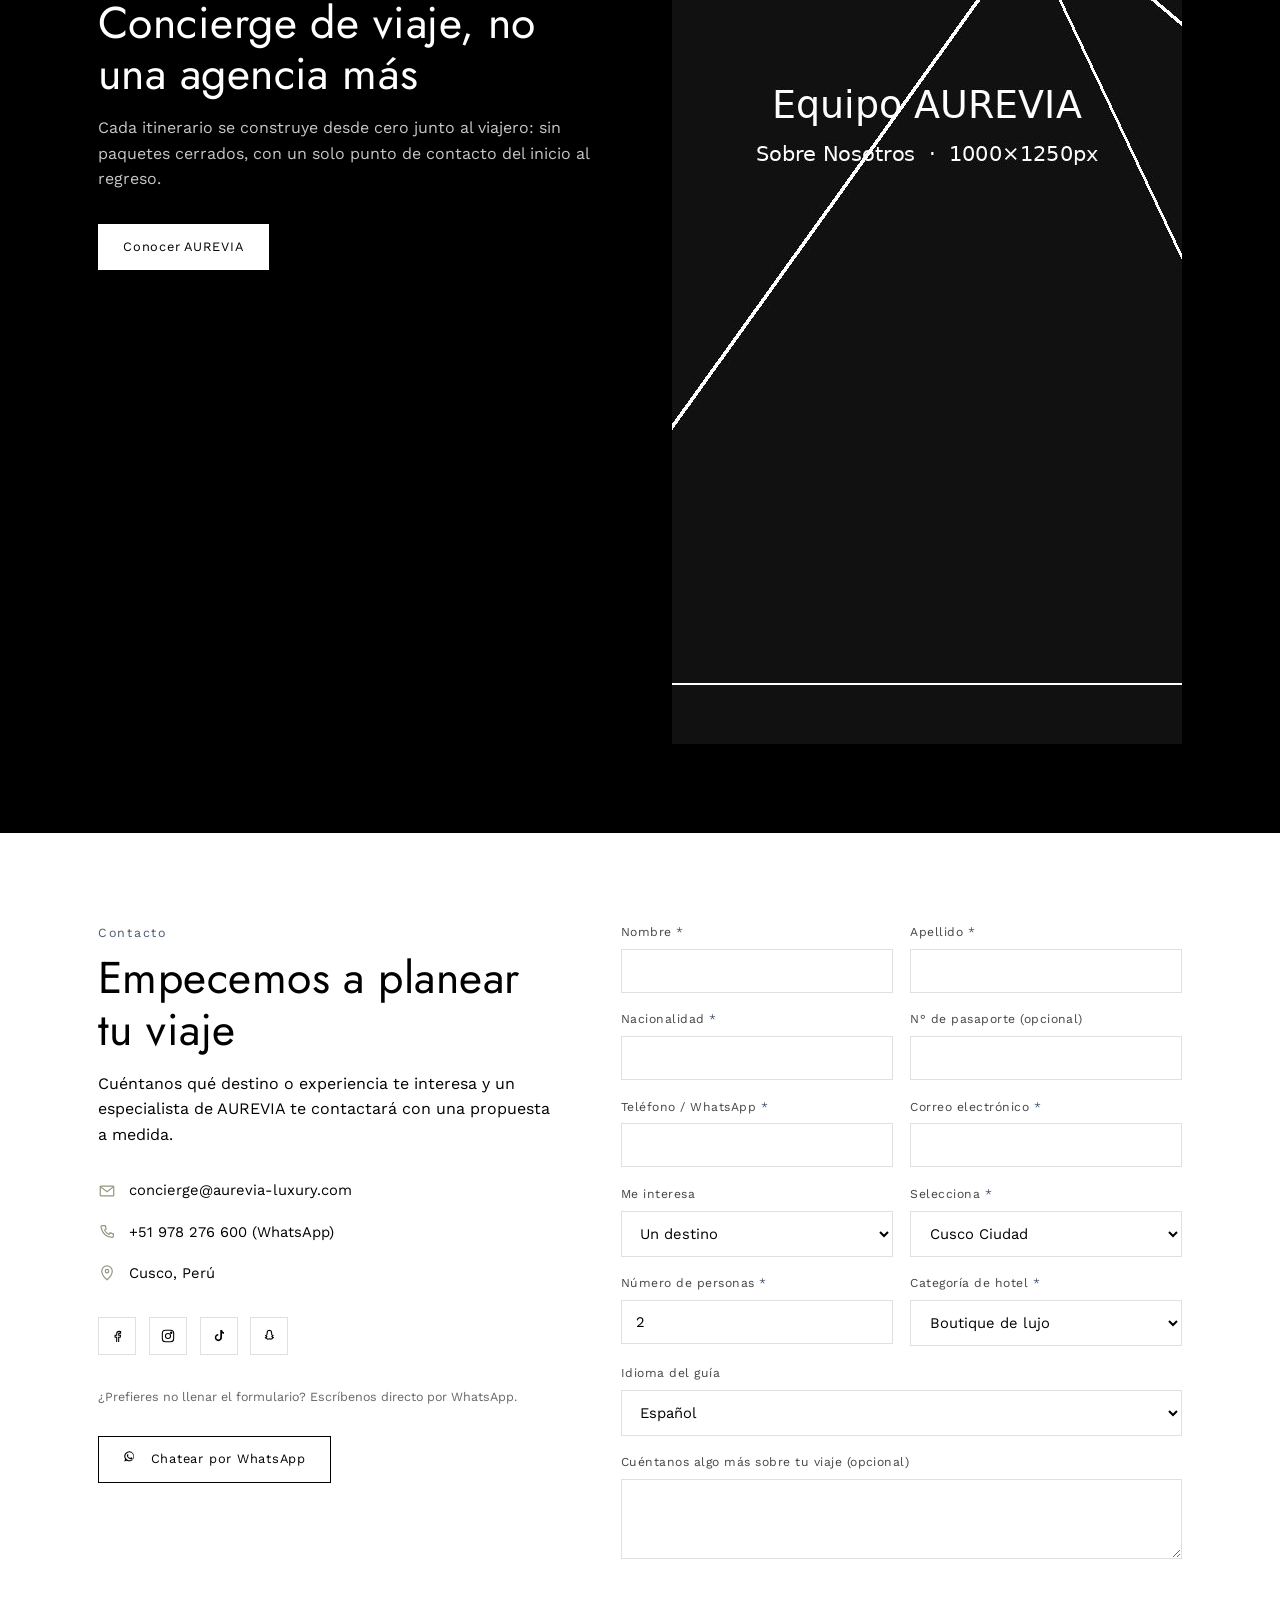
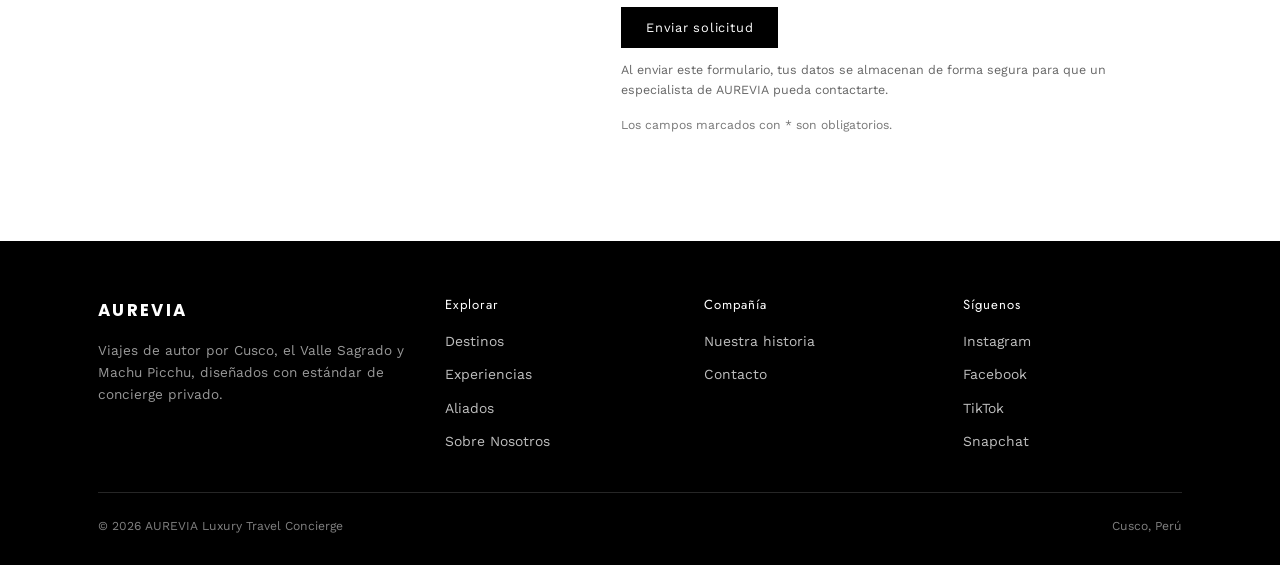
==== commit 831f6af6: "Add files via upload" ====
--- a/index.html
+++ b/index.html
@@ -61,7 +61,7 @@
   <!-- HERO -->
   <section class="hero">
     <div class="hero-media">
-      <img src="img/hero-portada-01.jpg" width="1920" height="1080" fetchpriority="high" decoding="async" data-seo-alt alt="Vista panorámica del Valle Sagrado de los Incas al amanecer, con montañas andinas y neblina sobre el valle">
+      <img src="img/hero-portada-01.jpg" width="1920" height="1080" fetchpriority="high" decoding="async" data-seo-alt alt="Vista panorámica del Valle Sagrado de los Incas, con campos de cultivo en el fondo del valle y montañas andinas bajo un cielo con nubes">
     </div>
     <div class="container hero-content">
       <span class="hero-eyebrow">CUSCO · VALLE SAGRADO · MACHU PICCHU</span>
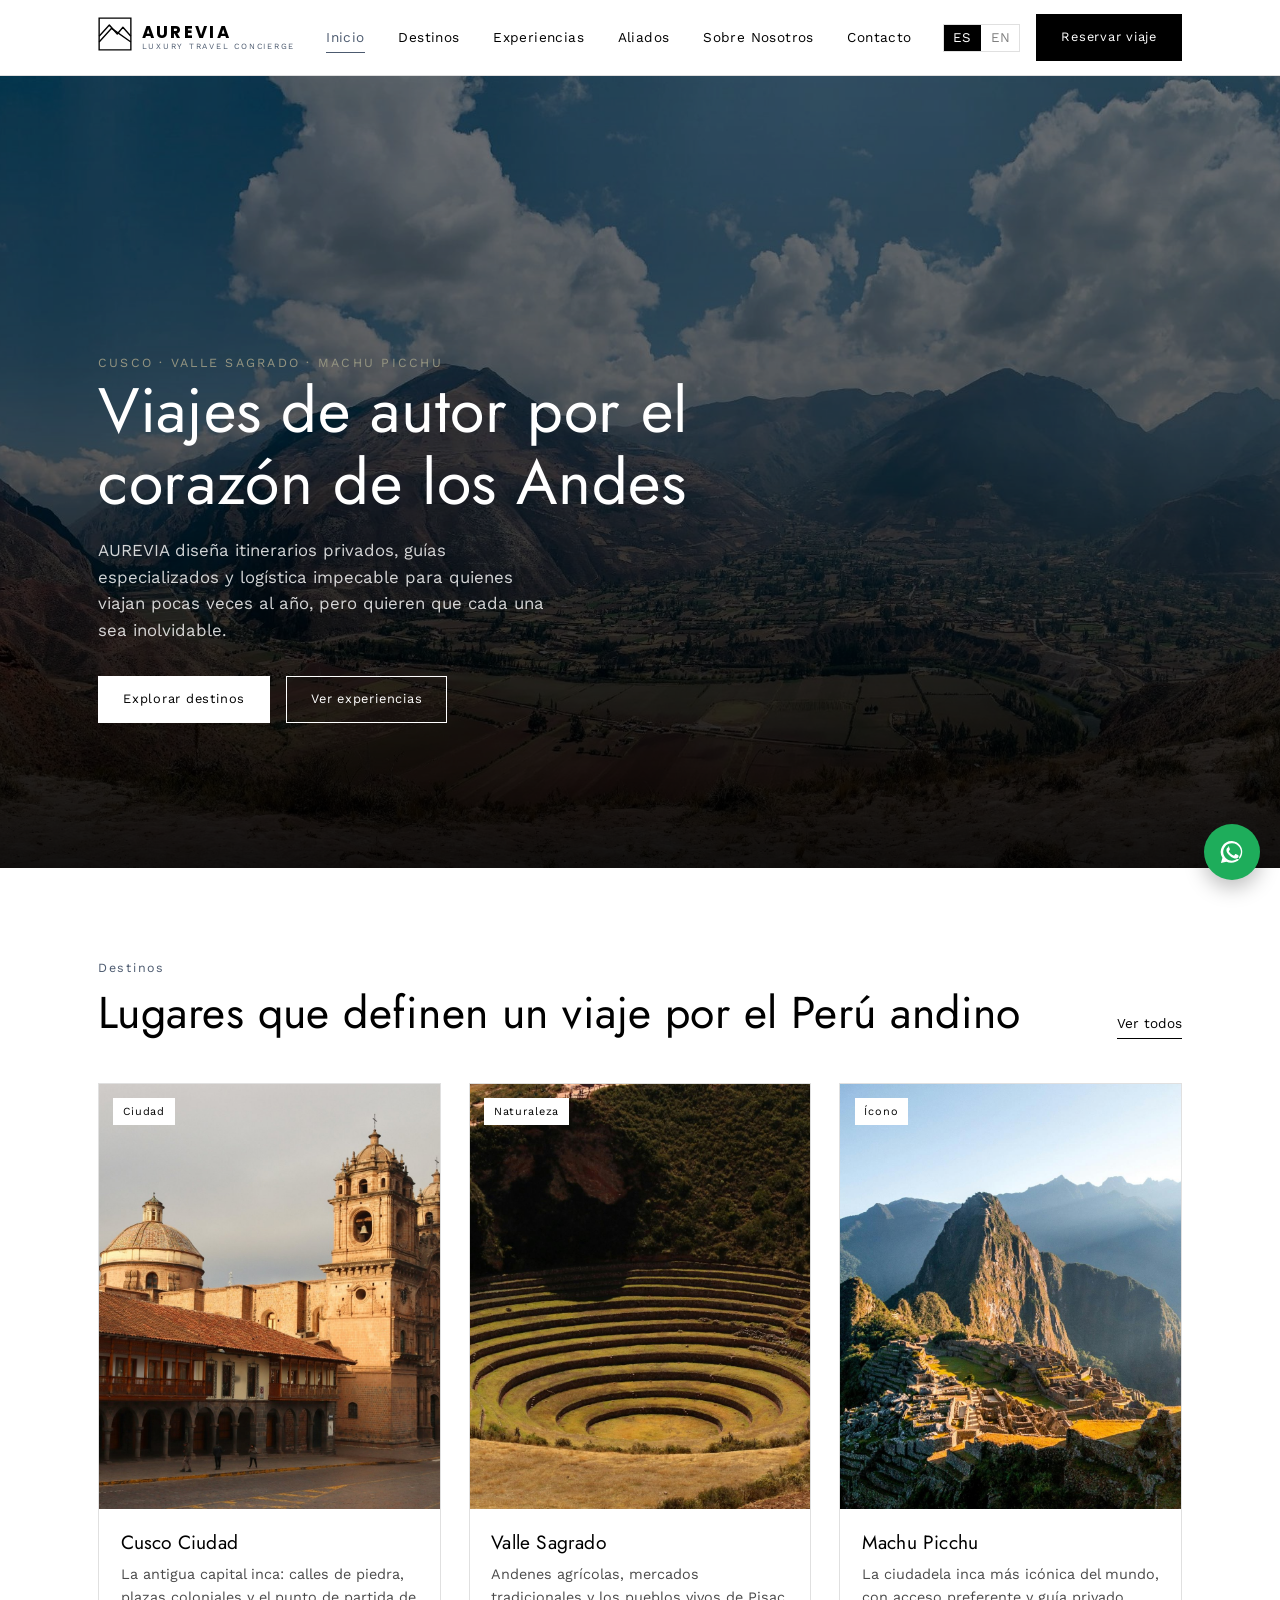
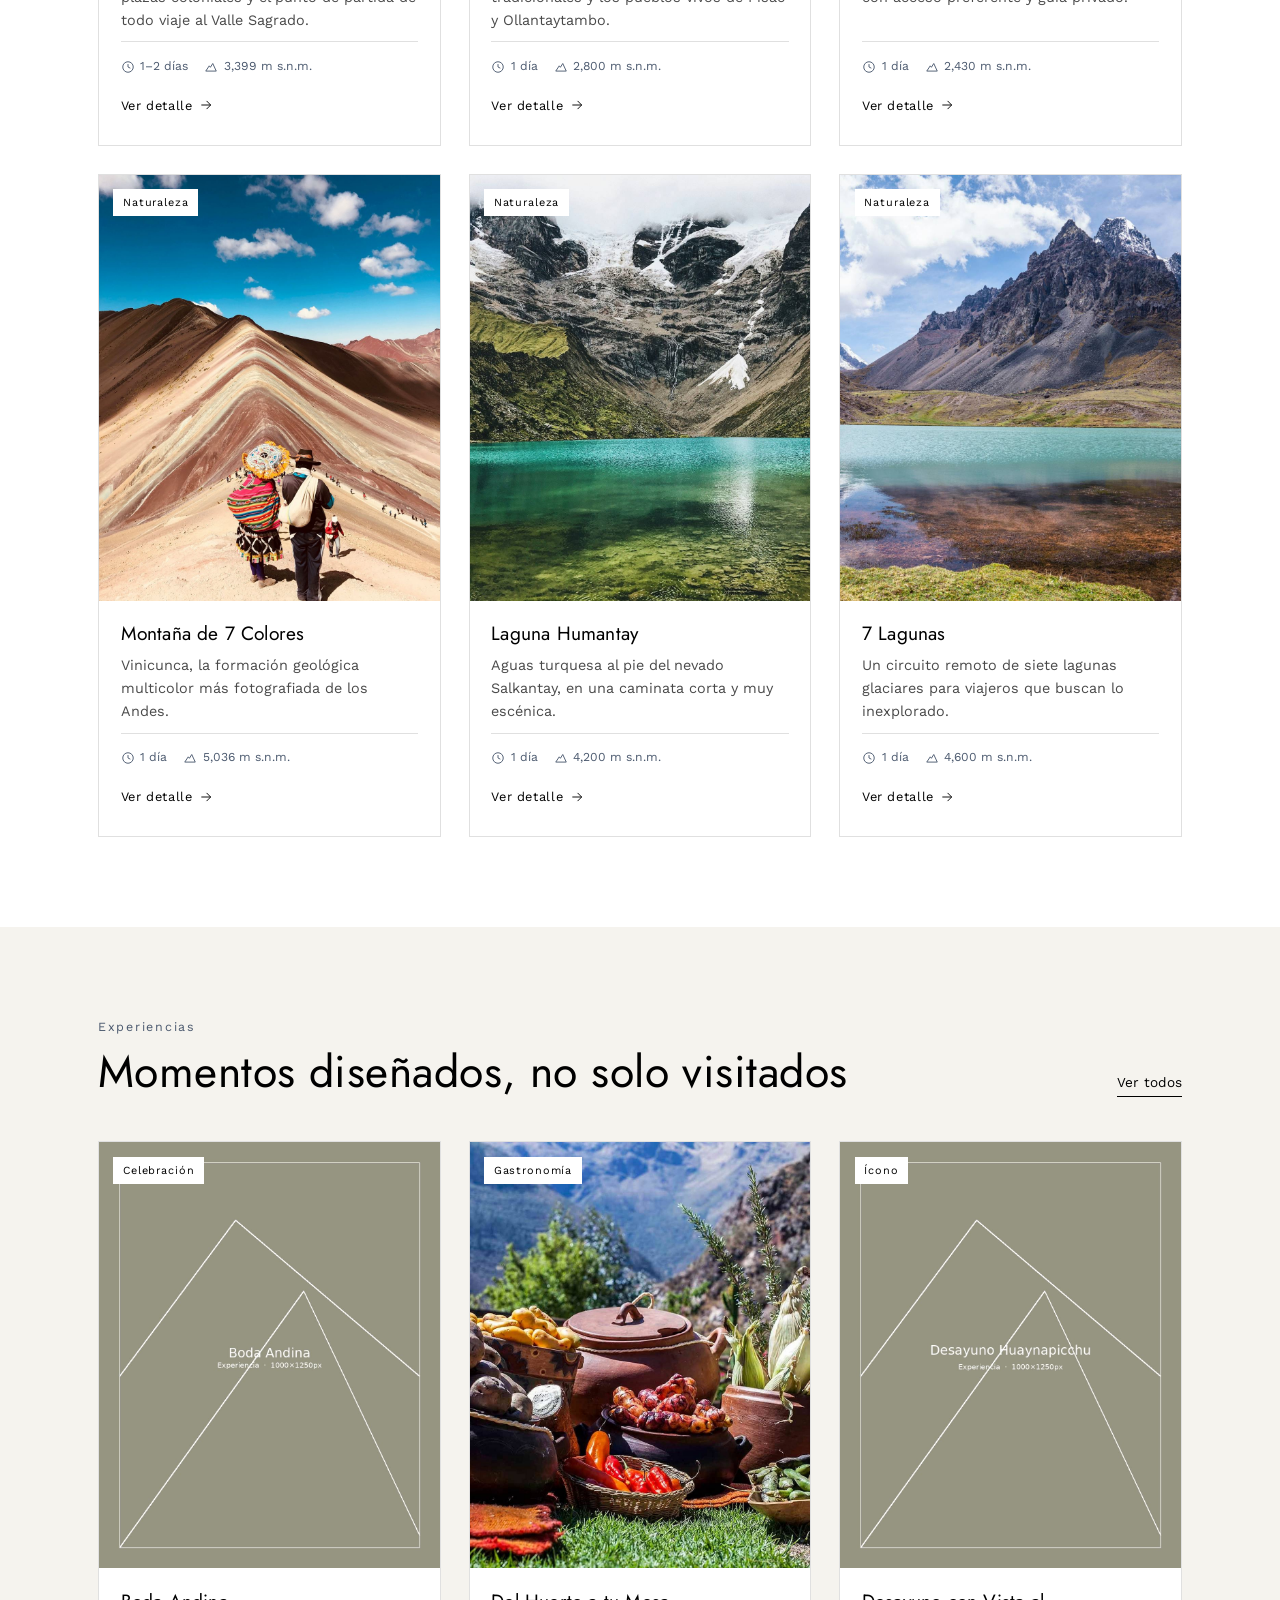
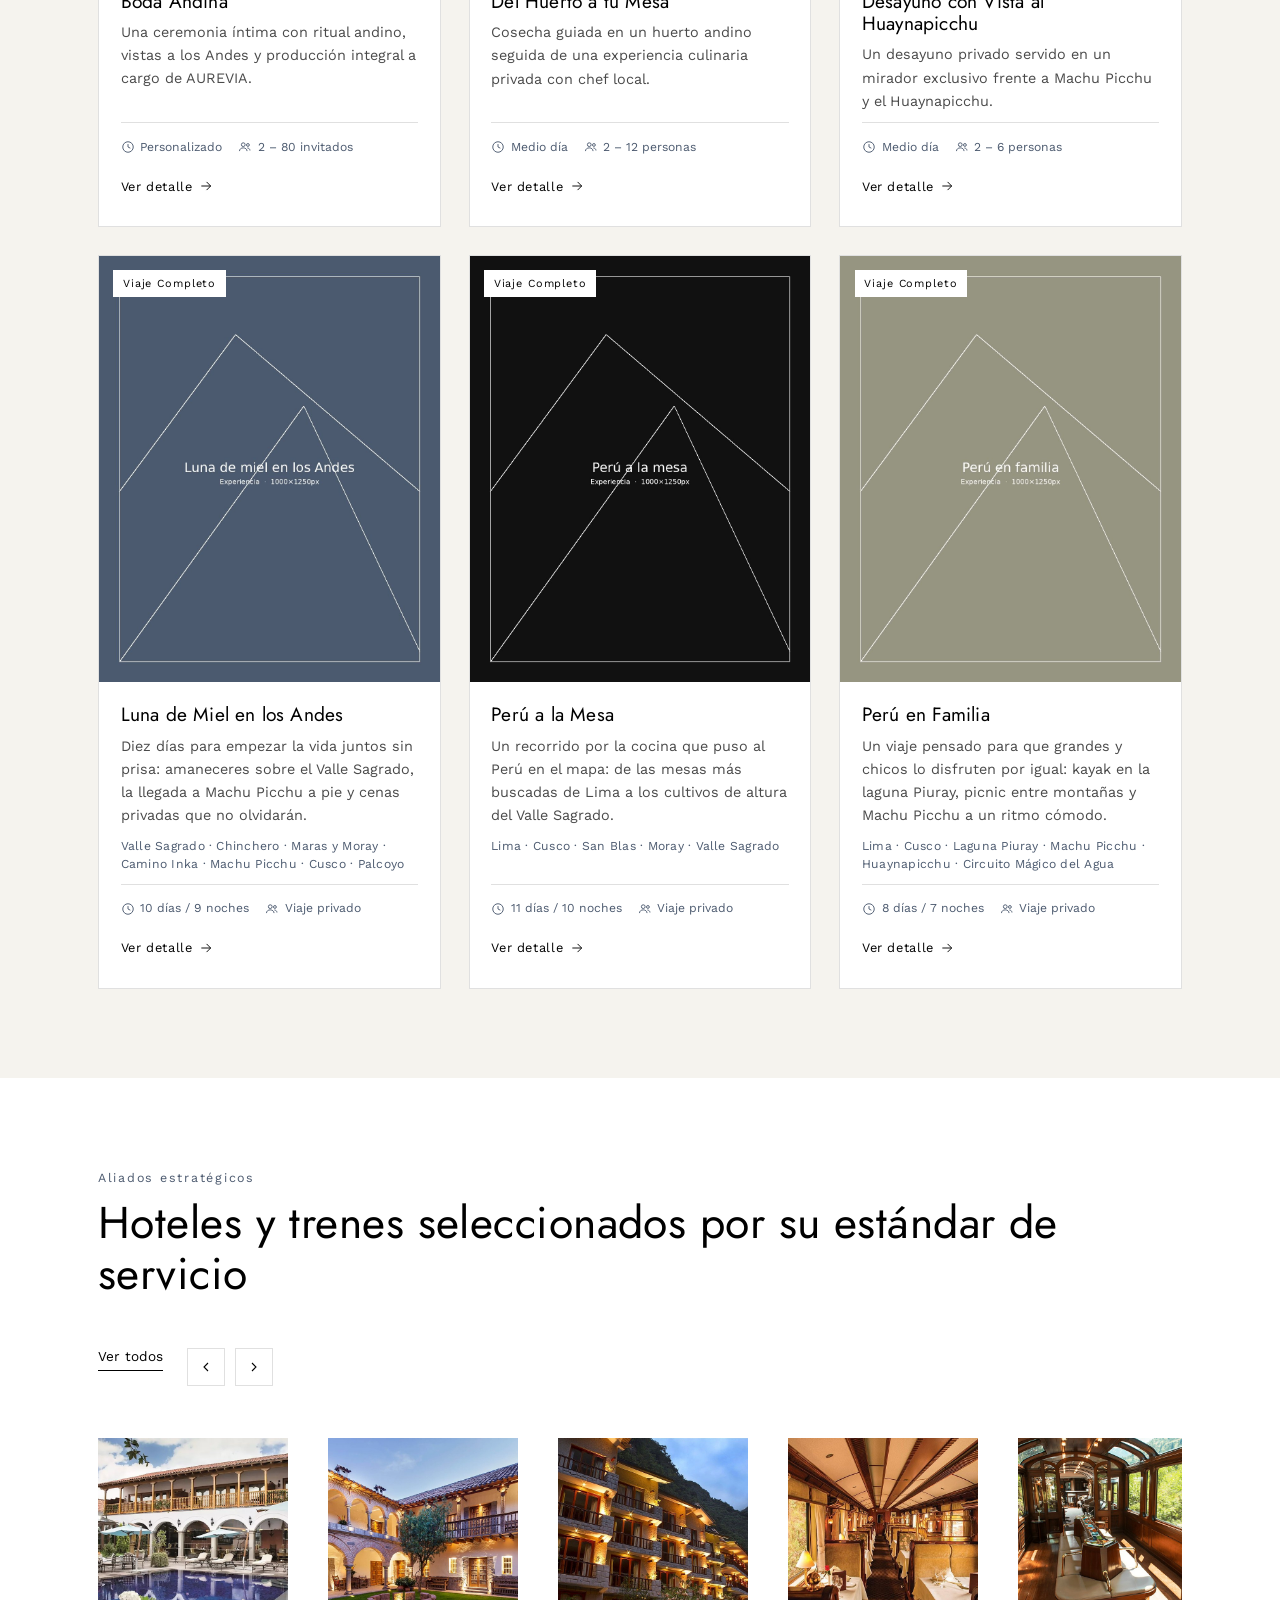
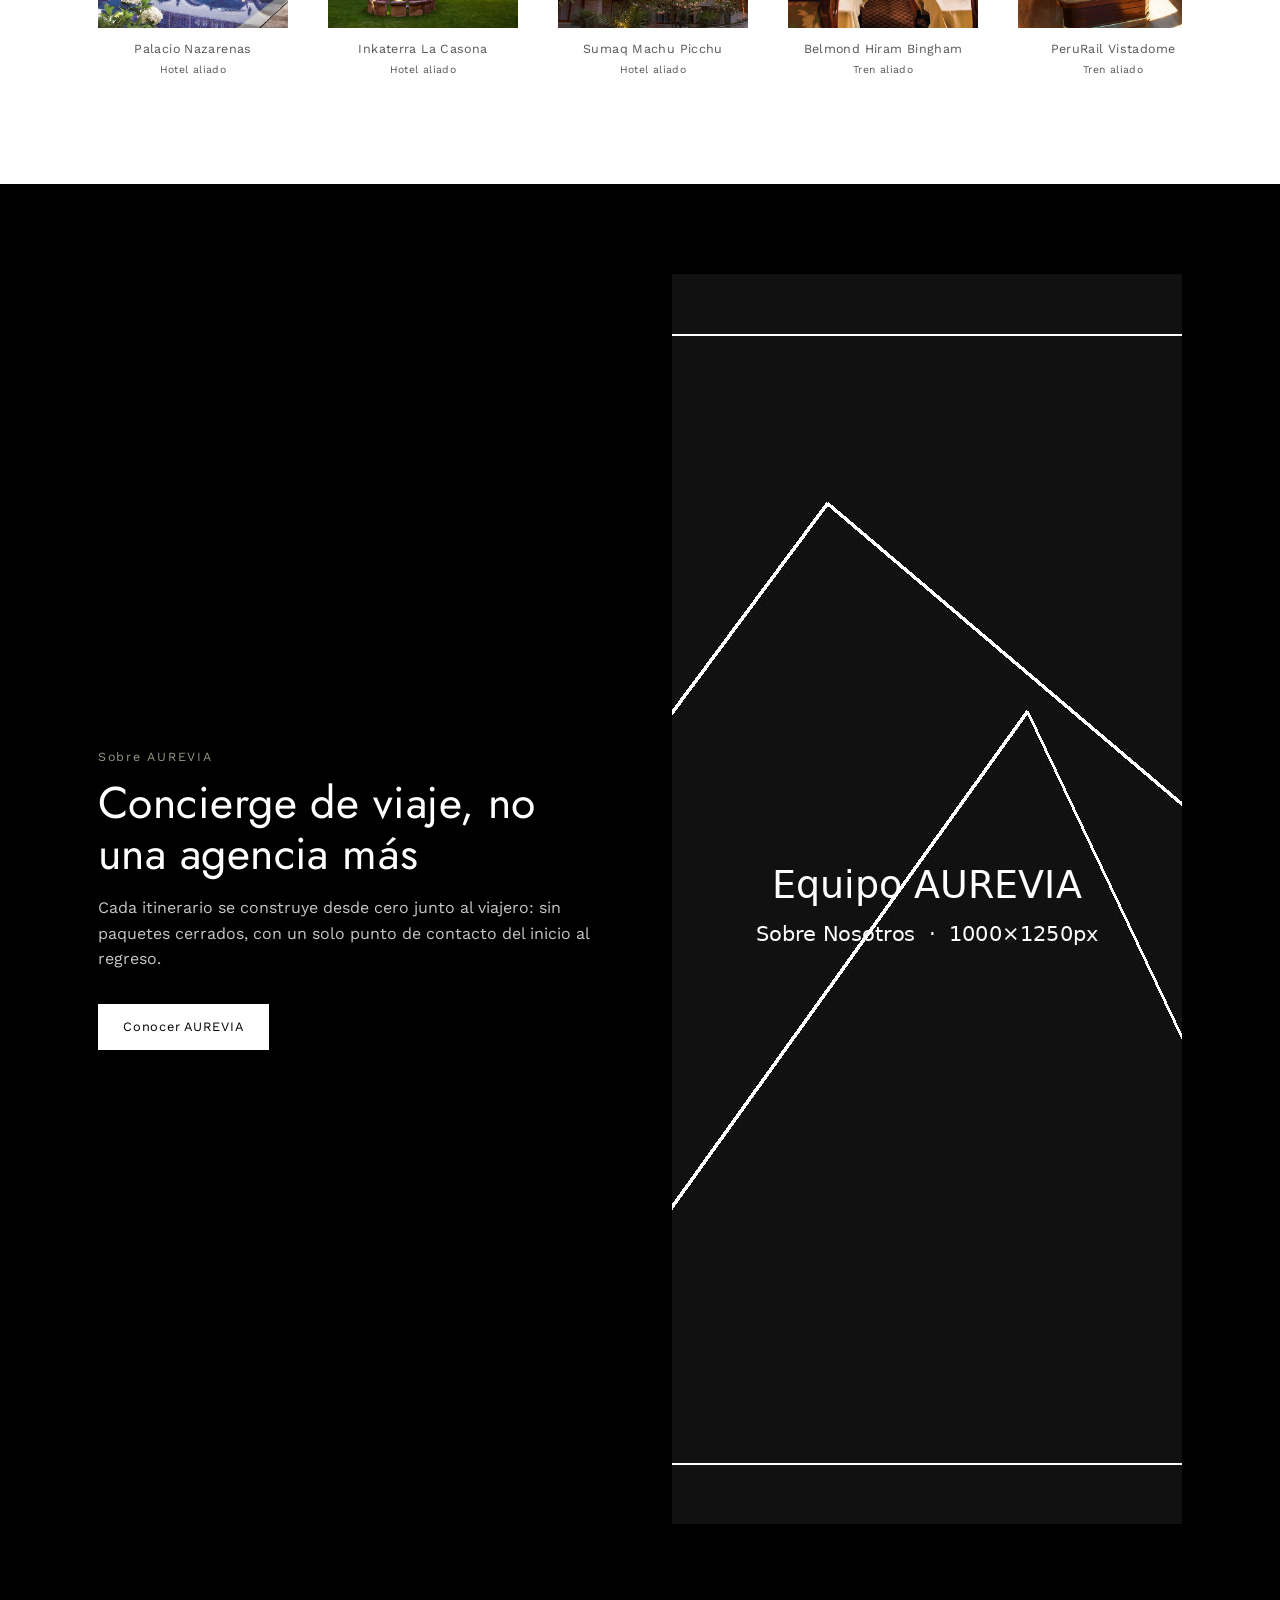
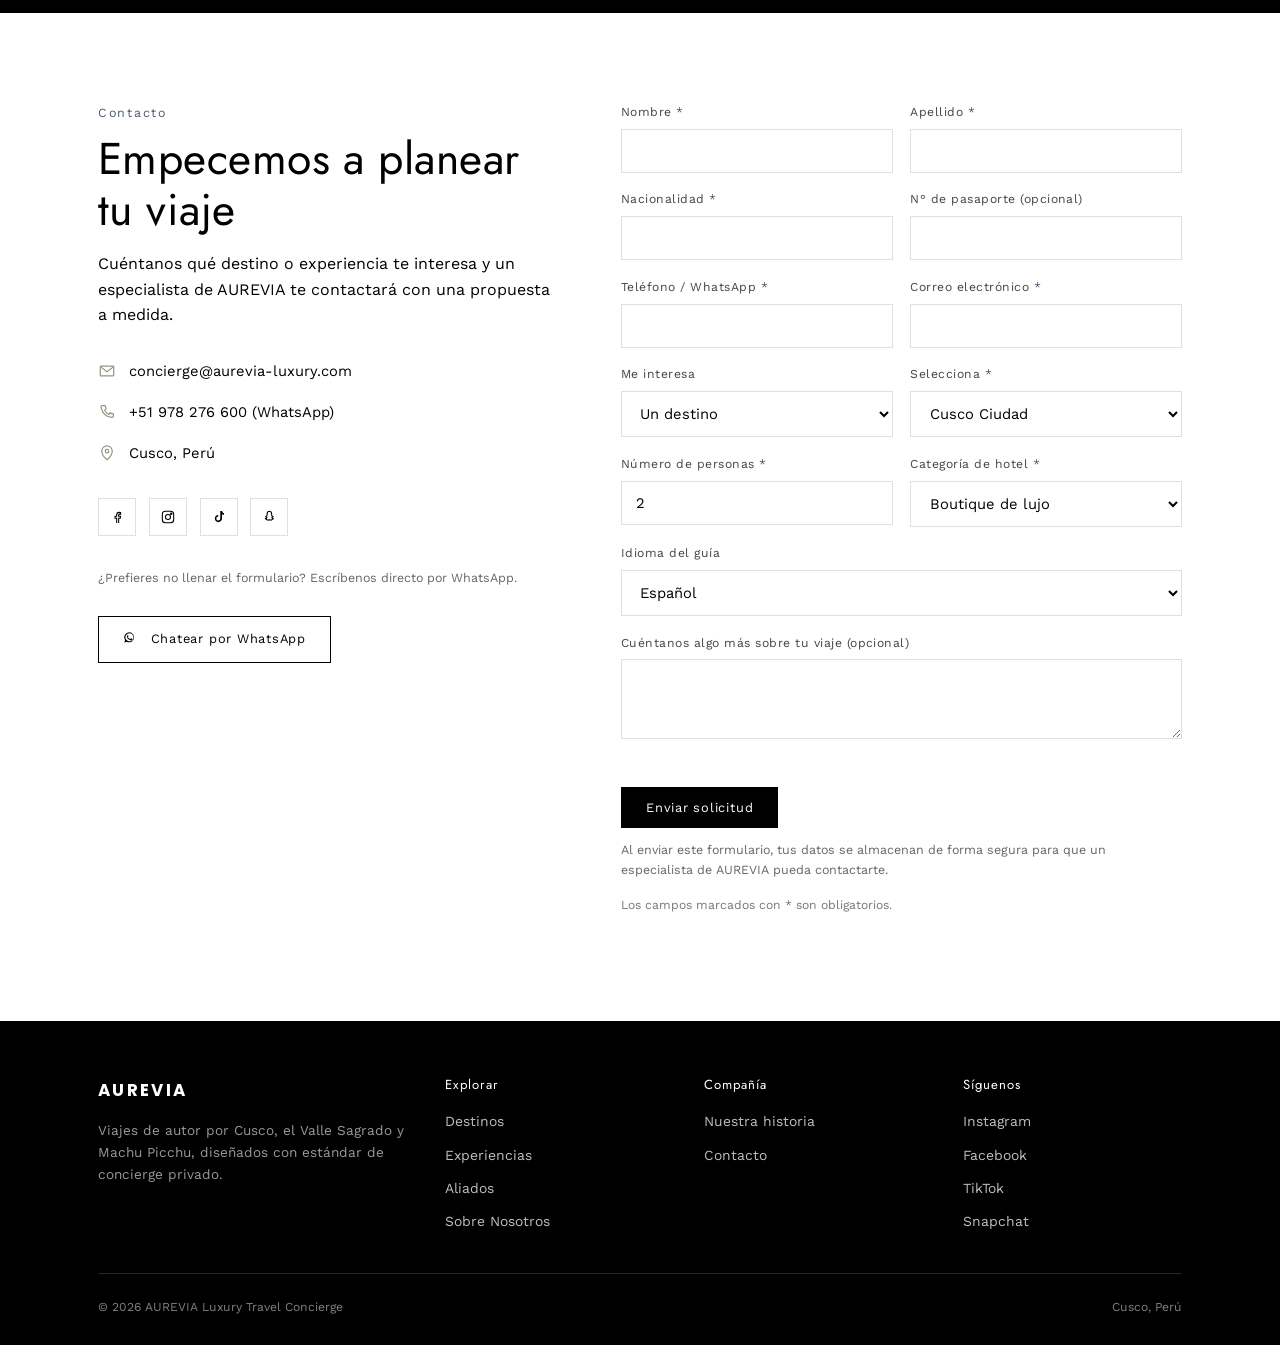
==== commit 61cc410a: "Ficha con carrusel de fotos y descripción por foto; animaciones en todo el sitio - La ficha pasa a u" ====
--- a/index.html
+++ b/index.html
@@ -289,23 +289,7 @@
 </footer>
 
 <!-- MODAL DE DETALLE (destino / experiencia) -->
-<div class="modal-overlay" id="detail-modal">
-  <div class="modal">
-    <button class="modal-close" data-i18n-aria="aria_cerrar" aria-label="Cerrar"></button>
-    <div class="modal-media"><img src="" alt=""></div>
-    <div class="modal-body">
-      <span class="card-tag">AUREVIA</span>
-      <h3></h3>
-      <p></p>
-      <ul class="modal-facts"></ul>
-      <div class="modal-tips">
-        <h4></h4>
-        <ul></ul>
-      </div>
-      <a href="#" class="btn"></a>
-    </div>
-  </div>
-</div>
+<div class="modal-overlay" id="detail-modal"><div class="modal"></div></div>
 
 <!-- BOTÓN FLOTANTE DE WHATSAPP -->
 <a href="https://wa.me/51978276600?text=Hola%20AUREVIA%2C%20quisiera%20más%20información%20sobre%20un%20viaje"
--- a/css/style.css
+++ b/css/style.css
@@ -37,6 +37,7 @@
   --radius: 2px; /* la marca es angular — sin esquinas redondeadas */
 
   --ease: cubic-bezier(.4,0,.2,1);
+  --ease-out: cubic-bezier(.16,.8,.24,1); /* entradas: arranca rápido y frena suave */
 }
 
 *,*::before,*::after{ box-sizing:border-box; }
@@ -222,10 +223,18 @@
 }
 .card-meta span{ display:flex; align-items:center; gap:.35rem; }
 .card-meta svg{ width:14px; height:14px; }
+/* Ruta de un viaje completo (campo opcional "ruta" en data.js) */
+.card-body p.card-route{ font-size:.76rem; letter-spacing:.02em; line-height:1.55; color:var(--c-blue); }
+/* Es un <button>: sin este reset se pinta con el borde y fondo gris del navegador */
 .card-open{
   margin-top:.4rem; font-size:.8rem; letter-spacing:.05em;
   display:inline-flex; align-items:center; gap:.4rem; align-self:flex-start;
-}
+  background:none; border:0; padding:.35rem 0; color:var(--c-black);
+  border-bottom:1px solid transparent; transition:border-color .2s var(--ease), color .2s var(--ease);
+}
+.card-open:hover{ color:var(--c-blue); border-bottom-color:var(--c-blue); }
+/* Toda la tarjeta abre la ficha, no solo el texto "Ver detalle" */
+.card-open::after{ content:""; position:absolute; inset:0; }
 .card-open svg{ width:14px; height:14px; transition:transform .2s var(--ease); }
 .card:hover .card-open svg{ transform:translateX(3px); }
 
@@ -329,41 +338,132 @@
   color:rgba(255,255,255,.5); flex-wrap:wrap; gap:.6rem;
 }
 
-/* ---------- Modal (ficha de destino / experiencia) ---------- */
+/* ---------- Ficha de destino / experiencia ----------
+   Titular arriba, carrusel de fotos con su descripción y el texto debajo. */
 .modal-overlay{
   position:fixed; inset:0; background:rgba(0,0,0,.72); z-index:100;
-  display:none; align-items:center; justify-content:center; padding:1.5rem;
-}
-.modal-overlay.is-open{ display:flex; }
+  display:flex; align-items:center; justify-content:center; padding:1.5rem;
+  visibility:hidden; opacity:0;
+  transition:opacity .35s var(--ease), visibility 0s linear .35s;
+}
+.modal-overlay.is-open{ visibility:visible; opacity:1; transition:opacity .35s var(--ease), visibility 0s; }
 .modal{
-  background:var(--c-white); width:min(920px, 100%); max-height:88vh; overflow-y:auto;
-  display:grid; grid-template-columns:1fr 1fr; position:relative;
-}
+  --mp:2.4rem; /* margen interior de la ficha */
+  background:var(--c-white); width:min(1000px, 100%); max-height:90vh; overflow-y:auto;
+  position:relative; overscroll-behavior:contain;
+  transform:translateY(28px); opacity:0;
+  transition:transform .6s var(--ease-out), opacity .4s var(--ease);
+}
+.modal-overlay.is-open .modal{ transform:none; opacity:1; }
+[hidden]{ display:none !important; }
+
+.modal-top{ position:sticky; top:0; z-index:3; height:0; display:flex; justify-content:flex-end; }
 .modal-close{
-  position:absolute; top:.9rem; right:.9rem; width:36px; height:36px; background:var(--c-white);
-  border:1px solid var(--c-line); display:flex; align-items:center; justify-content:center; z-index:2;
+  margin:.9rem .9rem 0 0; width:38px; height:38px; flex:none; background:var(--c-white);
+  border:1px solid var(--c-line); display:flex; align-items:center; justify-content:center;
+  transition:background .2s var(--ease), color .2s var(--ease), border-color .2s var(--ease);
 }
 .modal-close svg{ width:16px; height:16px; }
-.modal-media{ position:relative; min-height:260px; background:var(--c-ivory-2); }
-.modal-media img{ width:100%; height:100%; object-fit:cover; position:absolute; inset:0; }
-.modal-body{ padding:2.2rem; display:flex; flex-direction:column; }
-.modal-body .card-tag{ position:static; align-self:flex-start; background:var(--c-ivory); margin-bottom:1rem; }
-.modal-body h3{ font-size:1.6rem; margin-bottom:.8rem; }
-.modal-facts{ display:grid; gap:.6rem; margin:1.2rem 0; font-size:.86rem; }
+.modal-close:hover{ background:var(--c-black); border-color:var(--c-black); color:var(--c-white); }
+
+.modal-head{ padding:var(--mp) calc(var(--mp) + 3rem) 1.5rem var(--mp); }
+.modal-head .card-tag{ position:static; display:inline-block; background:var(--c-ivory); margin-bottom:.9rem; }
+.modal-head h3{ font-size:clamp(1.7rem, 1.2rem + 1.8vw, 2.5rem); font-weight:300; }
+
+/* Carrusel: cada foto conserva su proporción (--ar) a una altura común (--gh) */
+.modal-gallery{ position:relative; --gh:clamp(230px, 44vh, 430px); }
+.mg-track{
+  position:relative; display:flex; gap:.9rem; overflow-x:auto;
+  padding-inline:var(--mp); scroll-padding-inline:var(--mp);
+  scroll-snap-type:x proximity; overscroll-behavior-x:contain;
+  -webkit-overflow-scrolling:touch; scrollbar-width:none;
+}
+.mg-track::-webkit-scrollbar{ display:none; }
+.mg-track::after{ content:""; flex:none; width:calc(var(--mp) - .9rem); }
+.mg-slide{
+  flex:none; margin:0; scroll-snap-align:start;
+  width:min(calc(var(--gh) * var(--ar)), 80vw);
+}
+.mg-slide img{ width:100%; height:var(--gh); object-fit:cover; background:var(--c-ivory-2); }
+.mg-slide figcaption{ padding-top:.75rem; font-size:.8rem; line-height:1.5; color:#555; }
+.mg-slide figcaption strong{
+  display:block; font-family:var(--f-heading); font-weight:400; font-size:1rem;
+  letter-spacing:.01em; color:var(--c-black); margin-bottom:.1rem;
+}
+.mg-track.is-single .mg-slide{ flex:1; width:auto; }
+.mg-track.is-single::after{ display:none; }
+.modal-overlay.is-open .mg-slide{
+  animation:reveal-up .8s var(--ease-out) backwards; animation-delay:calc(var(--i) * 90ms + 180ms);
+}
+.mg-btn{
+  display:none; position:absolute; z-index:1; top:calc(var(--gh) / 2); transform:translateY(-50%);
+  width:42px; height:42px; align-items:center; justify-content:center;
+  background:rgba(255,255,255,.94); border:1px solid var(--c-line); color:var(--c-black);
+  transition:background .2s var(--ease), color .2s var(--ease), opacity .25s var(--ease);
+}
+.modal-gallery.is-scrollable .mg-btn{ display:flex; }
+.mg-btn svg{ width:18px; height:18px; }
+.mg-btn:hover{ background:var(--c-black); border-color:var(--c-black); color:var(--c-white); }
+.mg-btn:disabled{ opacity:0; pointer-events:none; }
+.mg-prev{ left:.9rem; } .mg-next{ right:.9rem; }
+
+.modal-body{
+  display:grid; grid-template-columns:1.55fr 1fr; gap:2.2rem 3rem; align-items:start;
+  padding:2rem var(--mp) var(--mp);
+}
+.modal-desc{ font-size:1.08rem; line-height:1.65; max-width:none; margin:0; }
+.modal-side{ border-top:1px solid var(--c-black); padding-top:1.2rem; }
+.modal-facts{ display:grid; gap:.7rem; font-size:.86rem; }
 .modal-facts li{ display:flex; gap:.6rem; align-items:flex-start; }
-.modal-facts svg{ width:16px; height:16px; color:var(--c-blue); margin-top:.1rem; flex:none; }
-.modal-body .btn{ align-self:flex-start; margin-top:1rem; }
+.modal-facts svg{ width:16px; height:16px; color:var(--c-blue); margin-top:.15rem; flex:none; }
+.modal-includes{
+  display:grid; gap:.5rem; margin-top:1.2rem; padding-top:1.2rem; border-top:1px solid var(--c-line); font-size:.86rem;
+}
+.modal-includes li{ display:flex; align-items:center; gap:.6rem; }
+.modal-includes svg{ width:16px; height:16px; color:var(--c-olive); flex:none; }
+.modal-side .btn{ margin-top:1.6rem; width:100%; justify-content:center; }
+
+.modal-route{ margin-top:1.8rem; }
+.modal-route h4, .modal-tips h4{
+  font-family:var(--f-body); font-size:.78rem; letter-spacing:.06em; text-transform:uppercase;
+  color:var(--c-blue); margin:0 0 .4rem;
+}
+.modal-route ol{ list-style:none; margin:0; padding:0; }
+.modal-route li{ padding:.85rem 0; border-bottom:1px solid var(--c-line); font-size:.88rem; color:#333; }
+.modal-route li strong{ display:block; font-weight:600; color:var(--c-black); margin-bottom:.15rem; }
+.modal-route p{ font-size:.78rem; color:#666; margin:.8rem 0 0; max-width:none; }
 .modal-tips{
   background:var(--c-ivory); border-left:2px solid var(--c-olive);
-  padding:1rem 1.1rem; margin-top:1.4rem;
-}
-.modal-tips h4{
-  font-family:var(--f-body); font-size:.78rem; letter-spacing:.06em; text-transform:uppercase;
-  color:var(--c-blue); margin:0 0 .7rem;
-}
+  padding:1rem 1.1rem; margin-top:1.8rem;
+}
+.modal-tips h4{ margin-bottom:.7rem; }
 .modal-tips ul{ display:grid; gap:.55rem; }
 .modal-tips li{ display:flex; gap:.55rem; align-items:flex-start; font-size:.86rem; color:#333; }
 .modal-tips svg{ width:15px; height:15px; color:var(--c-olive); margin-top:.15rem; flex:none; }
+
+/* ---------- Animaciones ----------
+   Entrada suave al hacer scroll (.reveal la añade main.js), zoom lento del hero
+   y elevación de las tarjetas. Con "reducir movimiento" no se anima nada. */
+@keyframes reveal-up{ from{ opacity:0; transform:translateY(22px); } to{ opacity:1; transform:none; } }
+@keyframes hero-zoom{ from{ transform:scale(1.08); } to{ transform:none; } }
+.reveal{ opacity:0; }
+.reveal.is-in{ opacity:1; animation:reveal-up .9s var(--ease-out) backwards; animation-delay:var(--d, 0ms); }
+.reveal.no-anim{ animation:none; }
+.hero-media img{ animation:hero-zoom 14s var(--ease-out) both; }
+.card, .ally-card{ transition:transform .5s var(--ease-out), box-shadow .5s var(--ease-out), border-color .5s var(--ease-out); }
+.card:hover, .ally-card:hover{
+  transform:translateY(-5px); border-color:transparent; box-shadow:0 22px 44px -18px rgba(0,0,0,.28);
+}
+.card-media img{ transition:transform 1.2s var(--ease-out); }
+.card:hover .card-media img, .ally-card:hover .card-media img{ transform:scale(1.06); }
+.ally-media img{ transition:transform 1.2s var(--ease-out); }
+.ally:hover .ally-media img{ transform:scale(1.06); }
+.btn{ transition:background .3s var(--ease), color .3s var(--ease), border-color .3s var(--ease), transform .3s var(--ease-out); }
+.btn:active{ transform:translateY(1px); }
+@media (prefers-reduced-motion: reduce){
+  .reveal{ opacity:1 !important; animation:none !important; }
+  .modal, .card:hover, .ally-card:hover{ transform:none !important; }
+}
 
 /* ---------- Página interior (destinos.html / experiencias.html) ---------- */
 .page-hero{
@@ -408,8 +508,7 @@
   .split{ grid-template-columns:1fr; }
   .contact-wrap{ grid-template-columns:1fr; }
   .footer-grid{ grid-template-columns:1fr 1fr; }
-  .modal{ grid-template-columns:1fr; }
-  .modal-media{ min-height:220px; }
+  .modal-body{ grid-template-columns:1fr; }
 }
 @media (max-width: 720px){
   .main-nav{
@@ -427,6 +526,10 @@
   .card-grid{ grid-template-columns:1fr; }
   .form-grid{ grid-template-columns:1fr; }
   .footer-grid{ grid-template-columns:1fr; gap:2rem; }
+  .modal-overlay{ padding:.75rem; }
+  .modal{ --mp:1.25rem; max-height:94vh; }
+  .modal-gallery{ --gh:clamp(210px, 40vh, 320px); }
+  .mg-btn{ width:36px; height:36px; }
 }
 
 /* ---------- Carrusel de celebraciones (experiencias.html) ---------- */
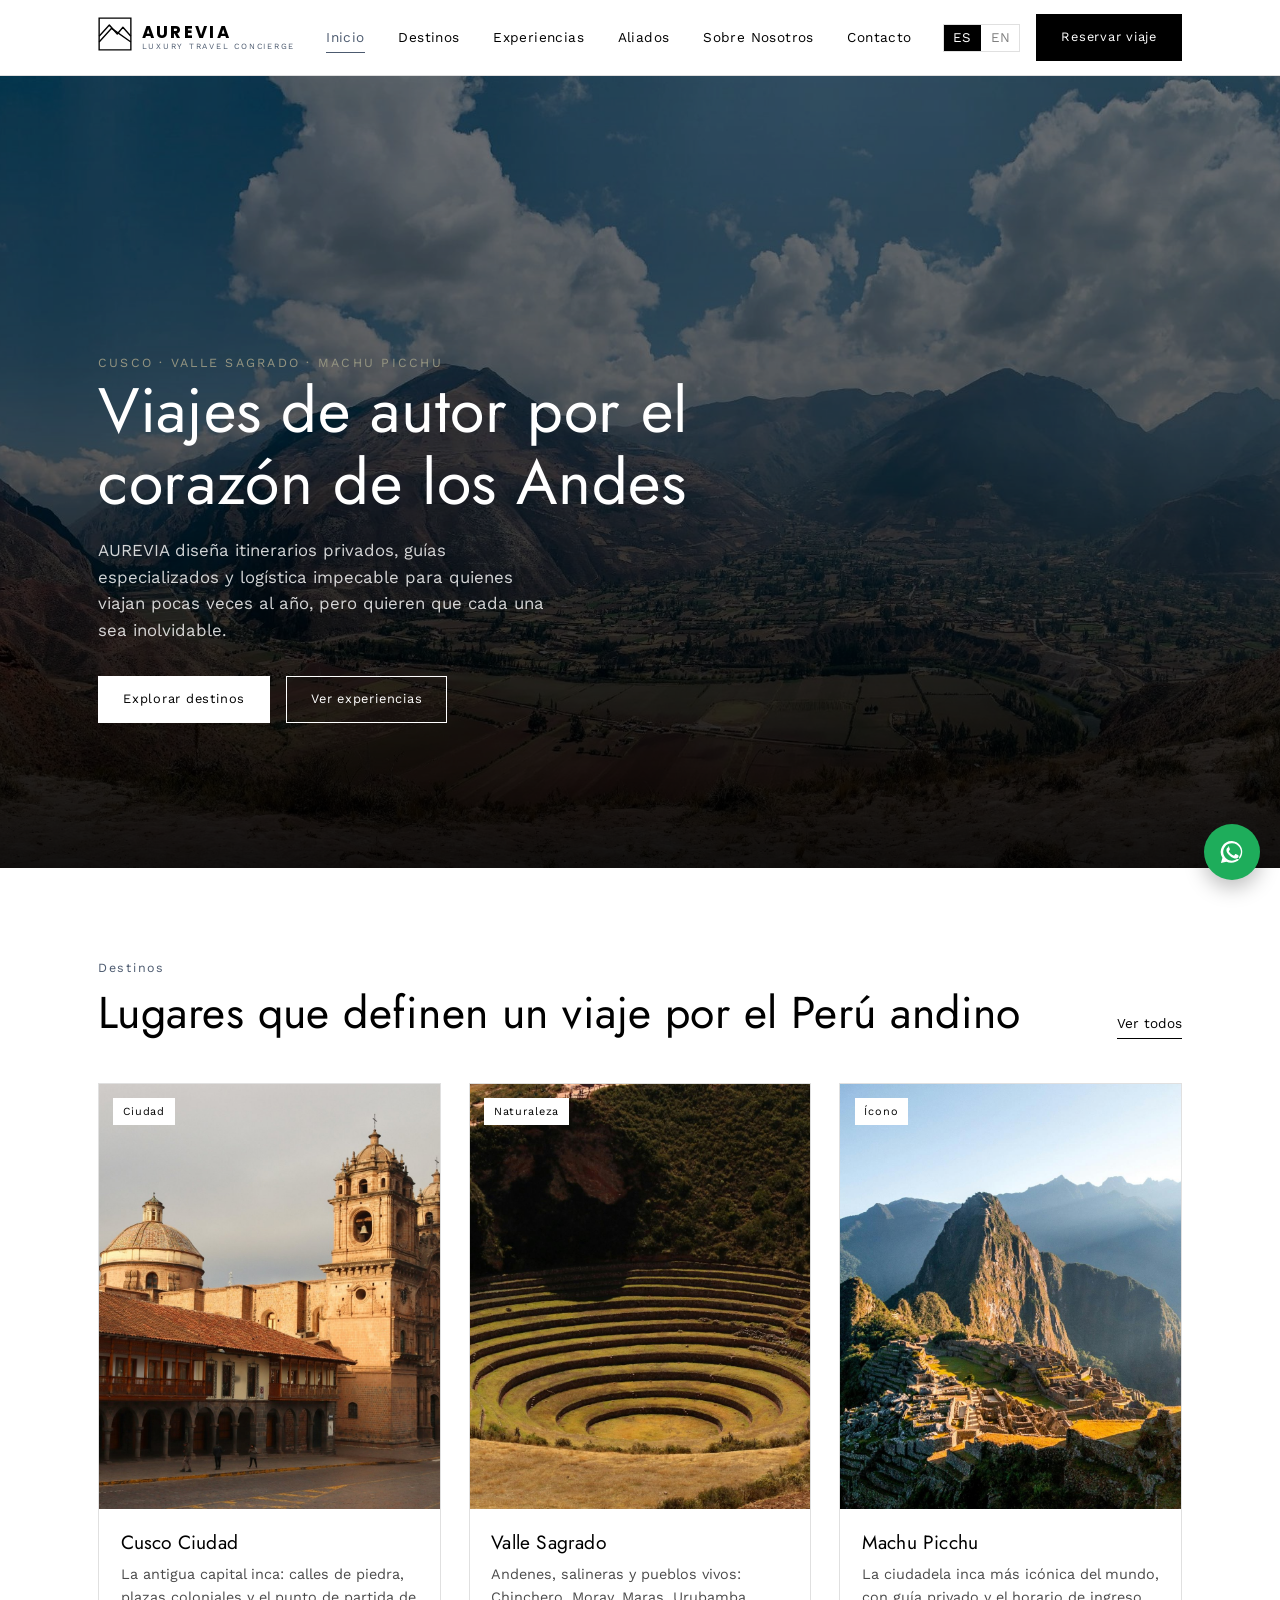
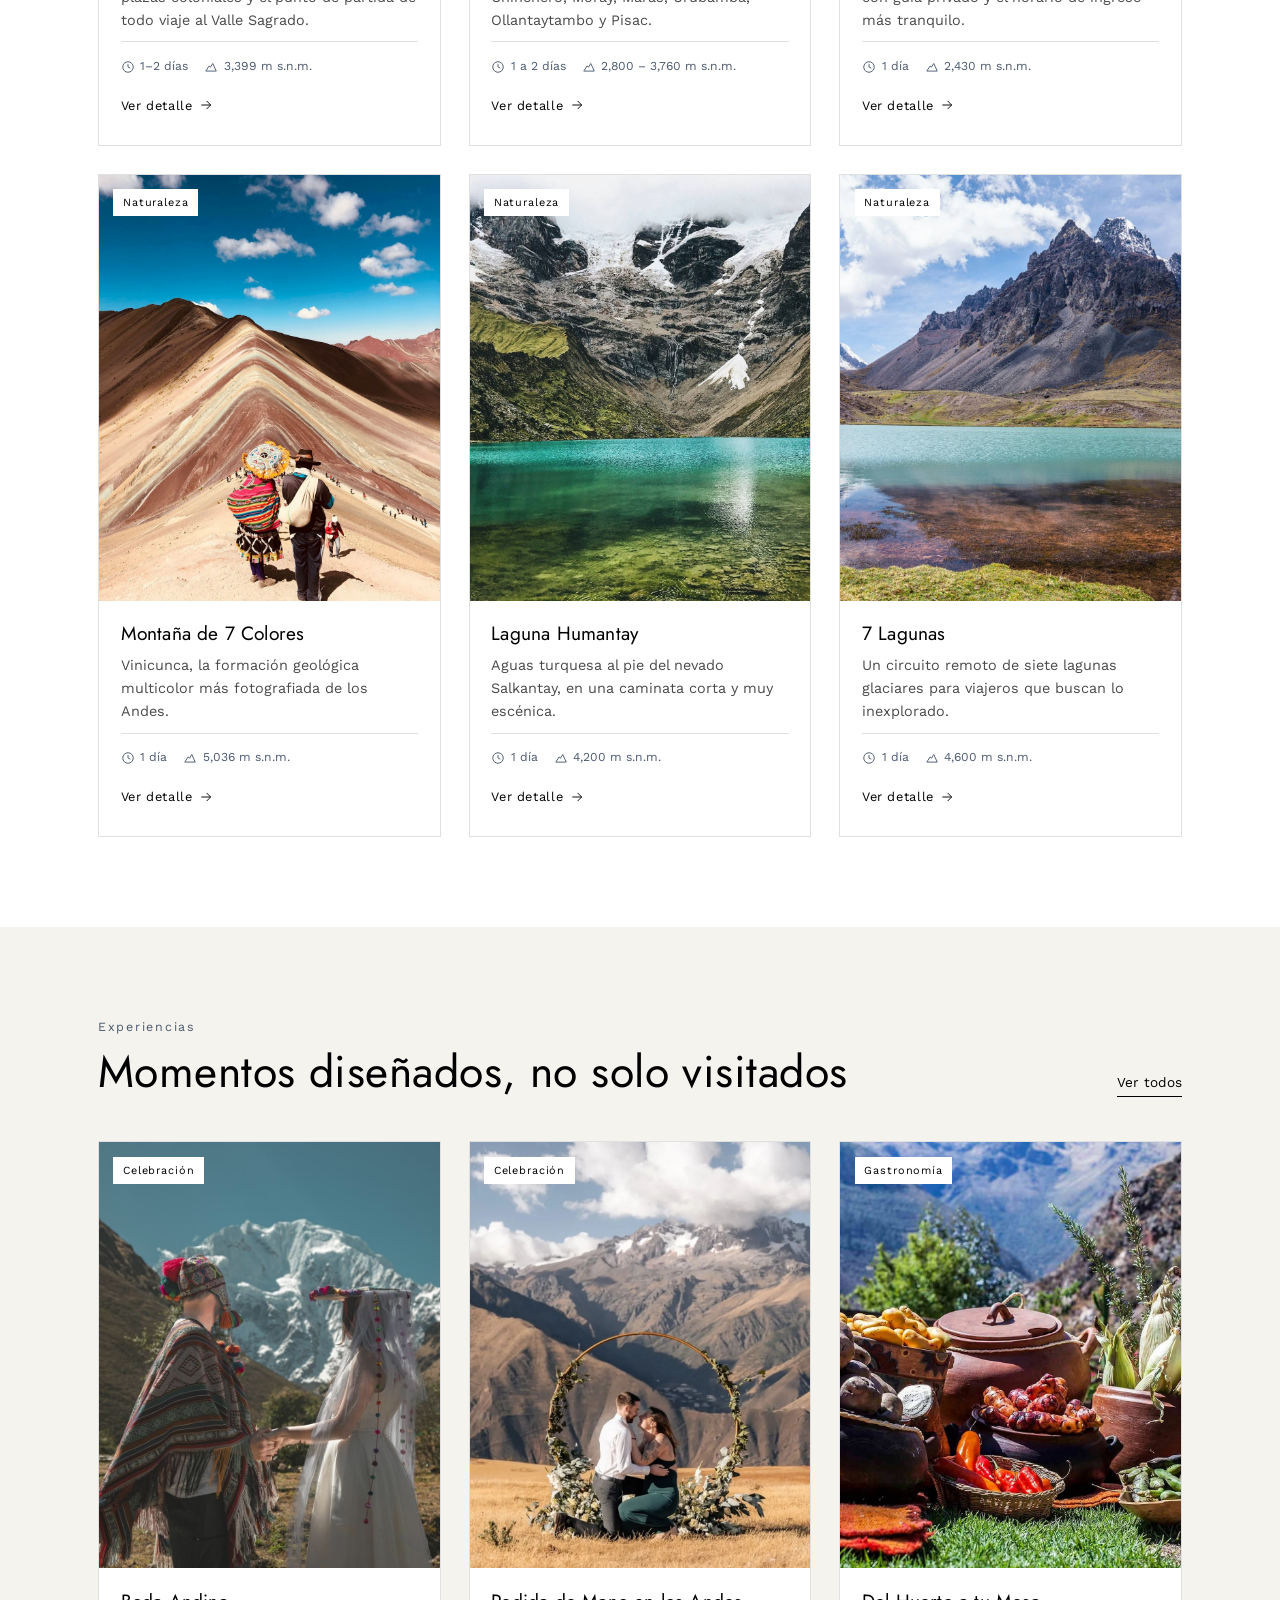
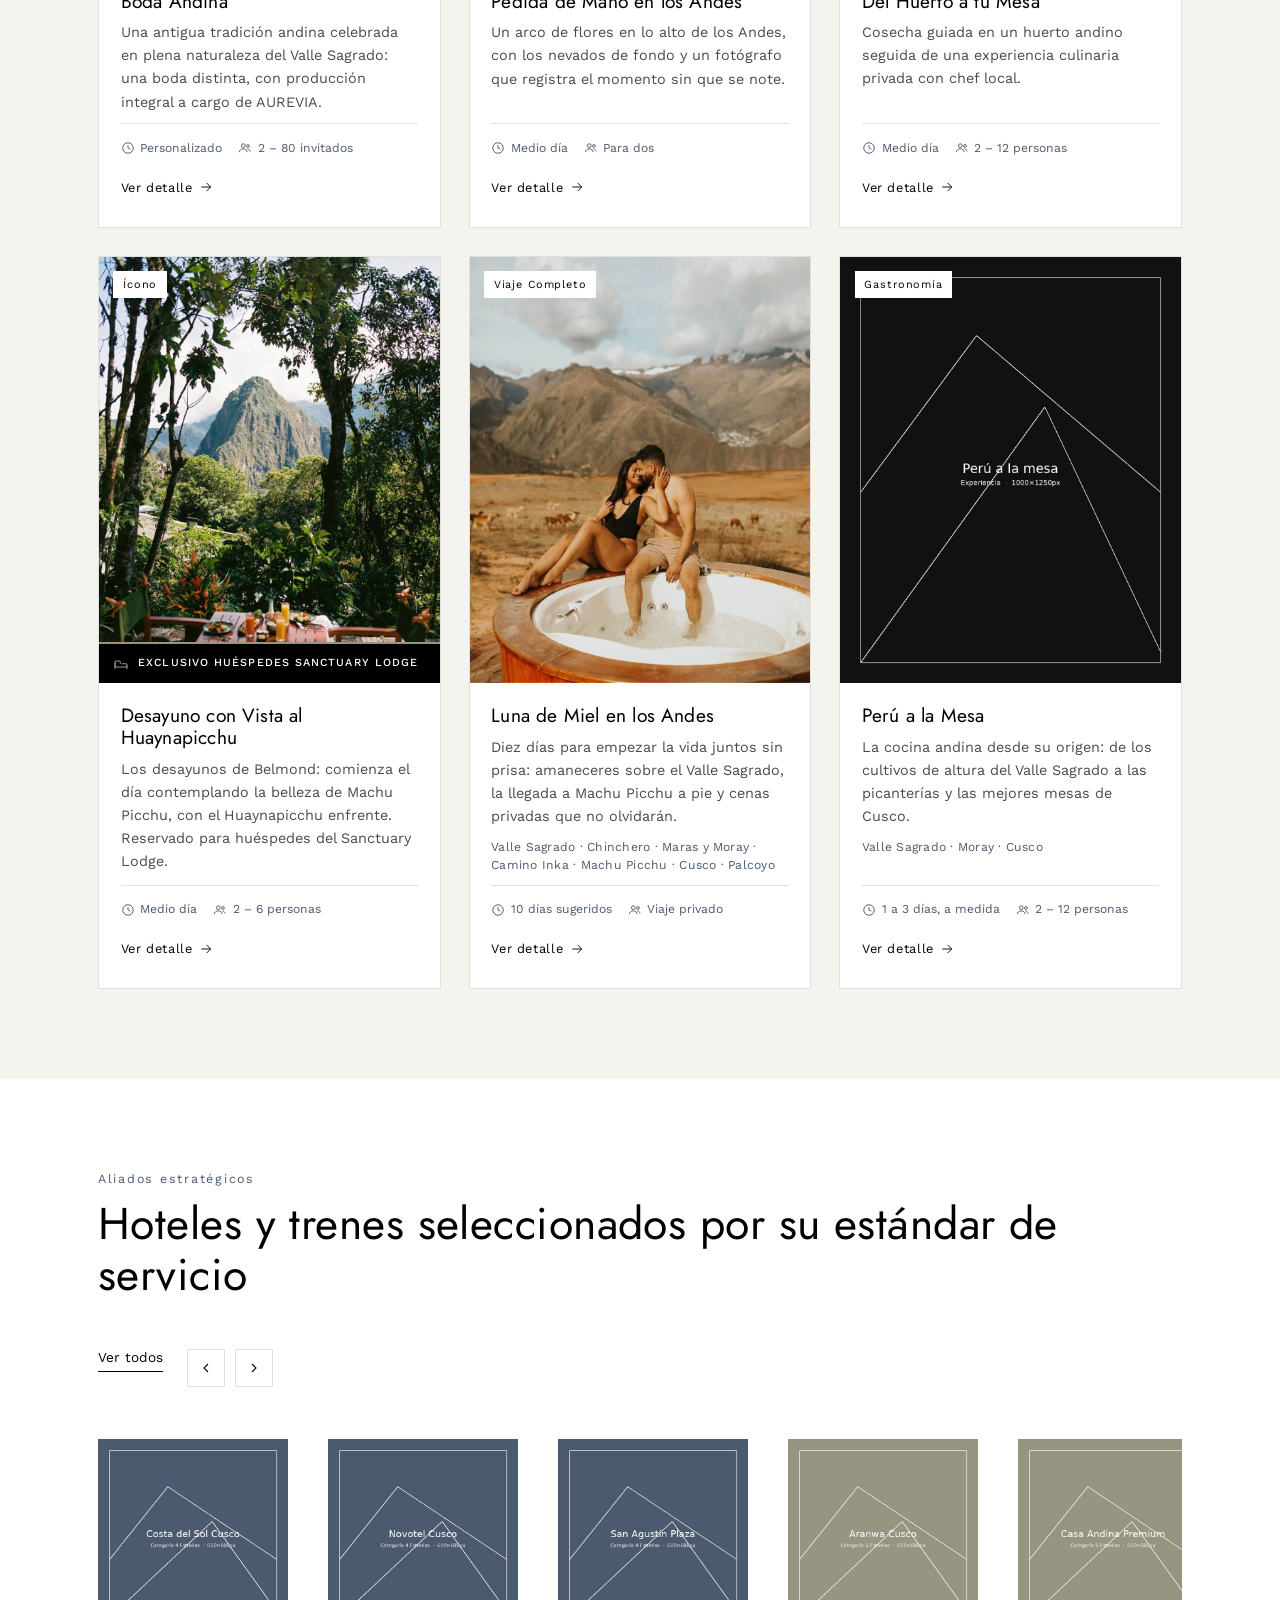
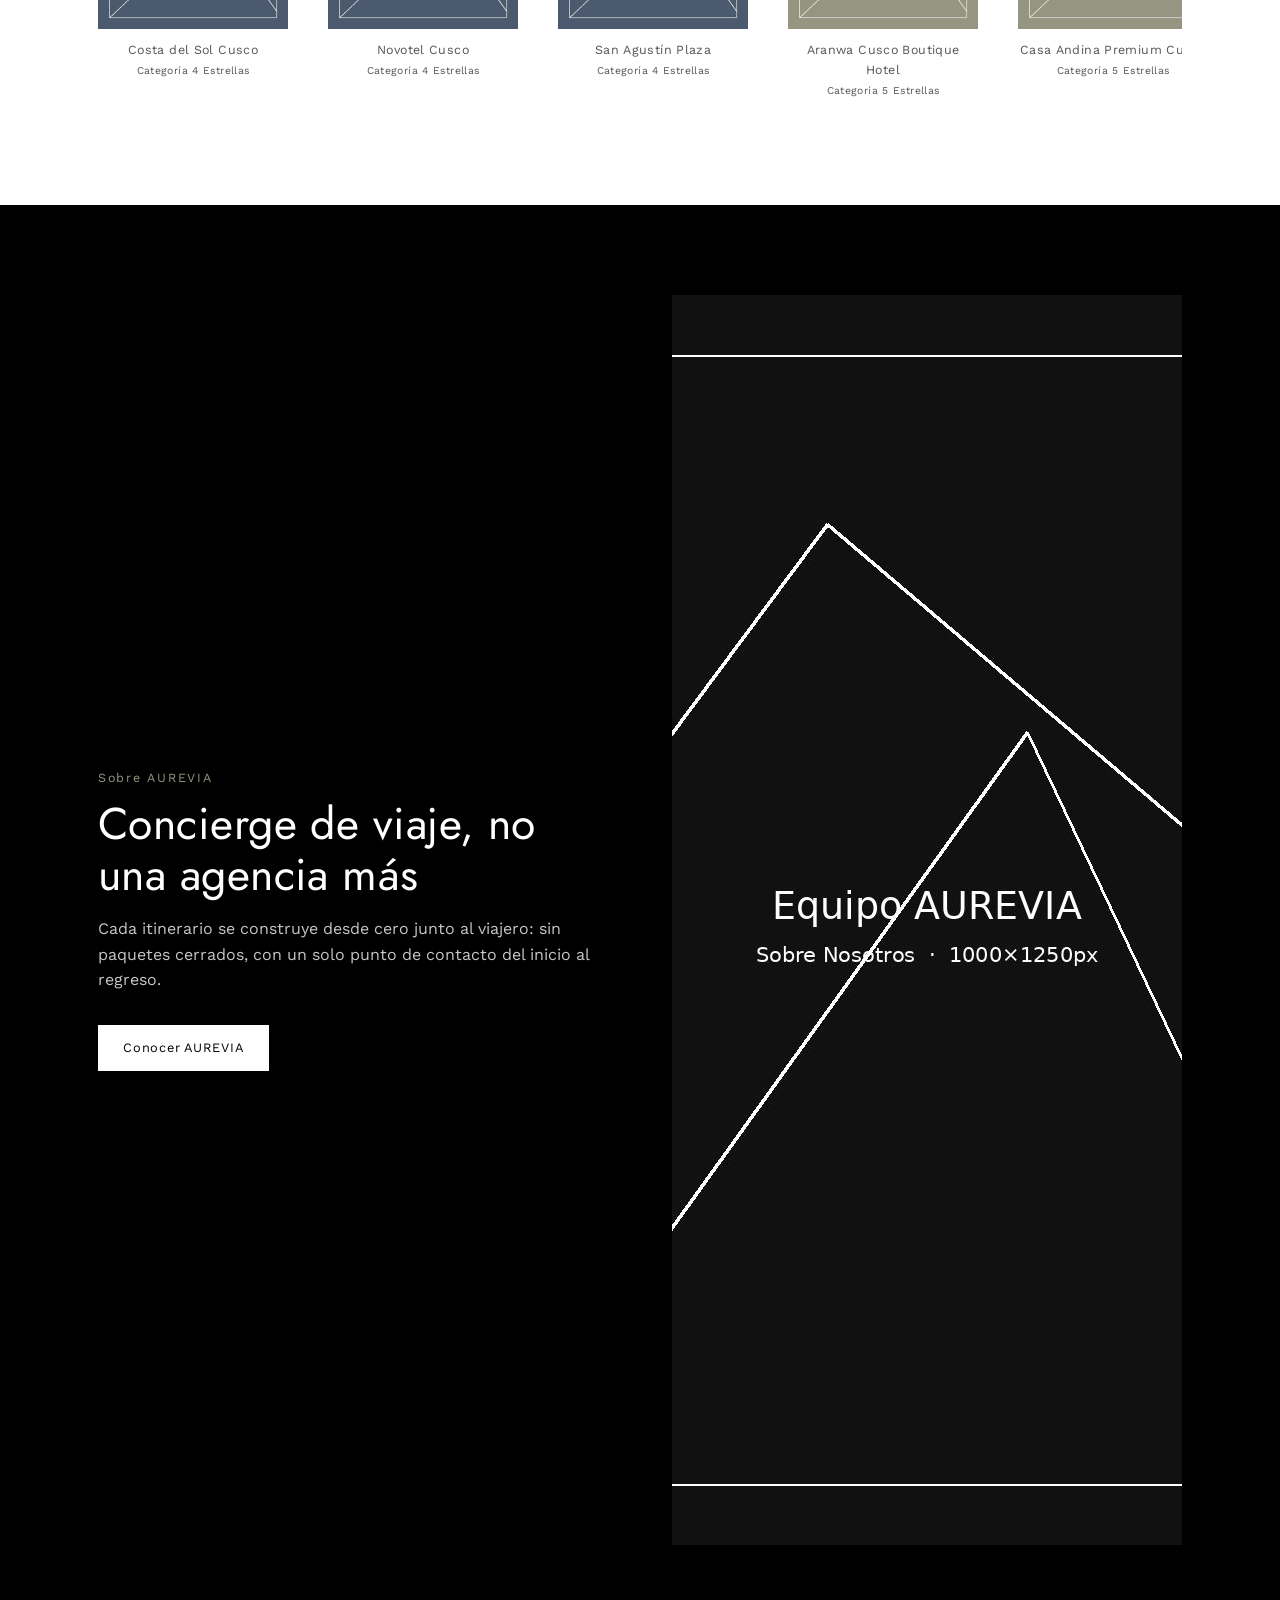
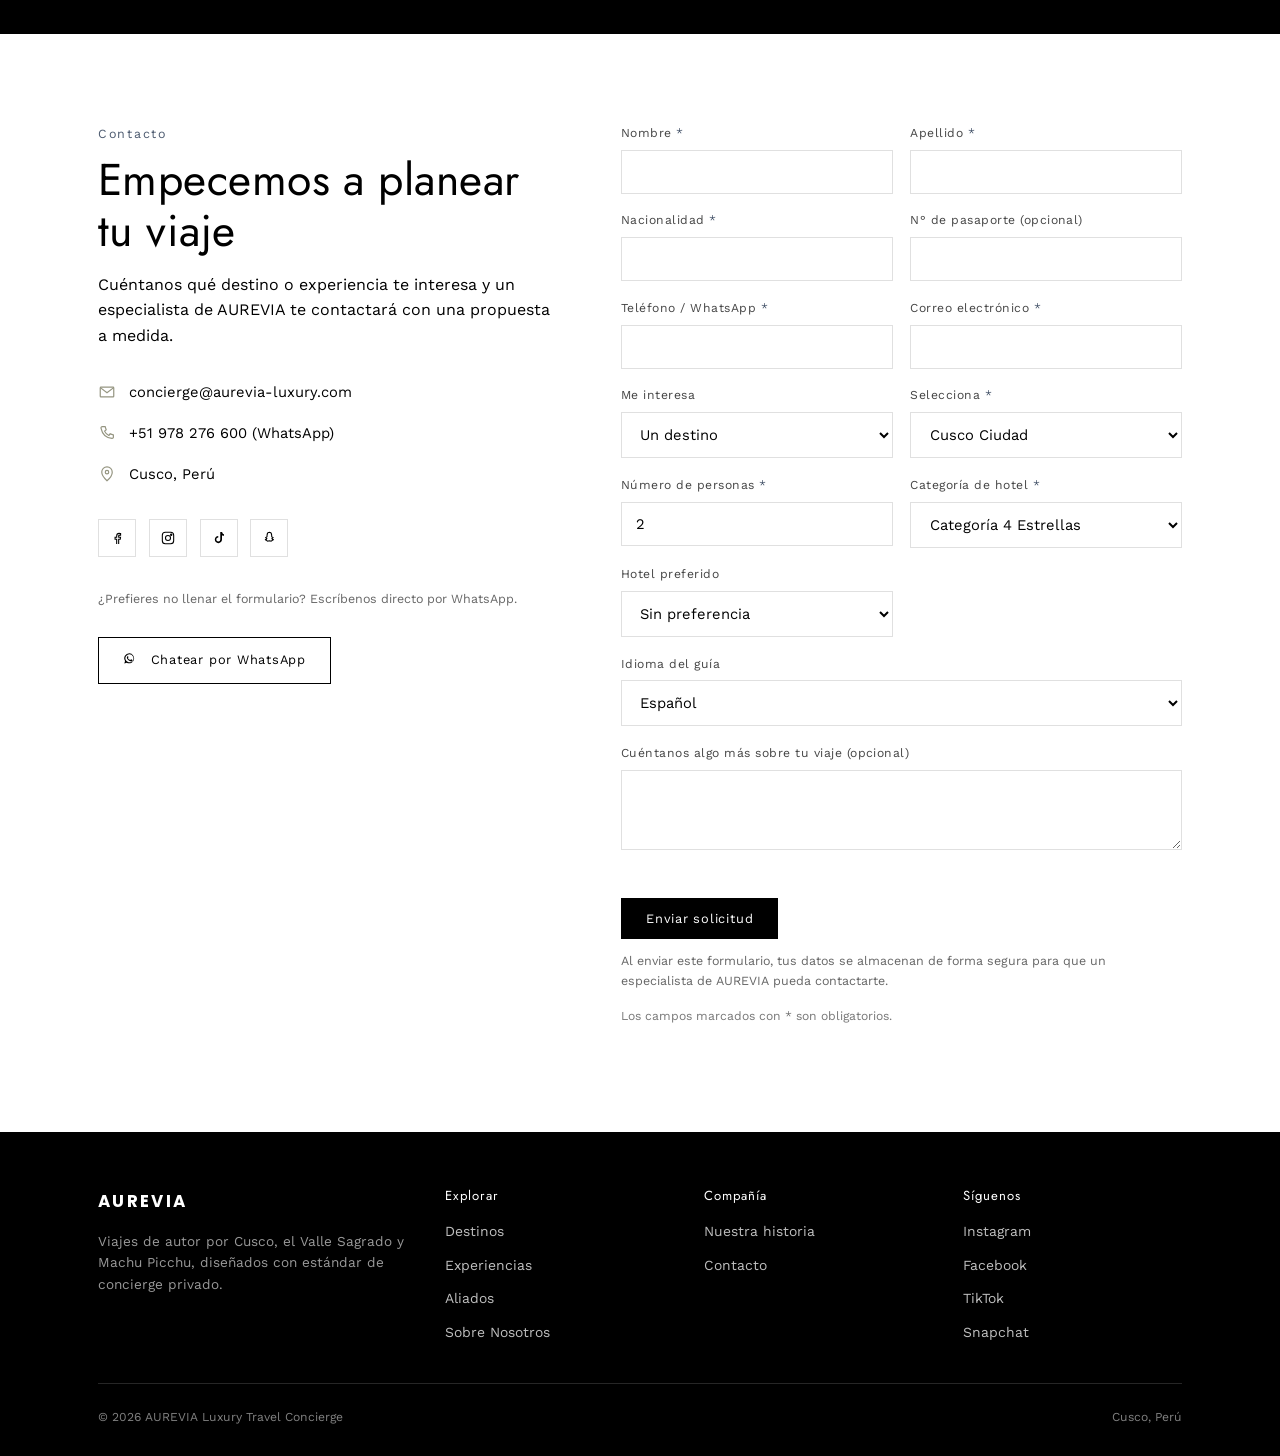
==== commit a49ba184: "Hoteles por categoría: aliados, fichas, formulario, Supabase y panel - 10 hoteles aliados en tres ca" ====
--- a/index.html
+++ b/index.html
@@ -207,18 +207,22 @@
           <div class="field dynamic-field is-required" data-dynamic="destino">
             <label for="categoria-hotel" data-i18n="label_categoria_hotel">Categoría de hotel</label>
             <select id="categoria-hotel" name="categoria-hotel">
-              <option data-i18n="opt_hotel_boutique">Boutique de lujo</option>
-              <option data-i18n="opt_hotel_5estrellas">5 estrellas</option>
-              <option data-i18n="opt_hotel_premium">Premium con encanto</option>
+              <option value="4-estrellas" data-i18n="opt_hotel_4">Categoría 4 Estrellas</option>
+              <option value="5-estrellas" data-i18n="opt_hotel_5">Categoría 5 Estrellas</option>
+              <option value="luxury" data-i18n="opt_hotel_luxury">Luxury</option>
             </select>
+          </div>
+          <div class="field dynamic-field" data-dynamic="destino">
+            <label for="hotel-preferido" data-i18n="label_hotel_preferido">Hotel preferido</label>
+            <select id="hotel-preferido" name="hotel-preferido"></select>
           </div>
           <div class="field dynamic-field full" data-dynamic="destino">
             <label for="guia" data-i18n="label_guia">Idioma del guía</label>
             <select id="guia" name="guia">
-              <option data-i18n="opt_guia_es">Español</option>
-              <option data-i18n="opt_guia_en">Inglés</option>
-              <option data-i18n="opt_guia_fr">Francés</option>
-              <option data-i18n="opt_guia_pt">Portugués</option>
+              <option value="es" data-i18n="opt_guia_es">Español</option>
+              <option value="en" data-i18n="opt_guia_en">Inglés</option>
+              <option value="fr" data-i18n="opt_guia_fr">Francés</option>
+              <option value="pt" data-i18n="opt_guia_pt">Portugués</option>
             </select>
           </div>
 
--- a/css/style.css
+++ b/css/style.css
@@ -223,6 +223,15 @@
 }
 .card-meta span{ display:flex; align-items:center; gap:.35rem; }
 .card-meta svg{ width:14px; height:14px; }
+/* Requisito para reservar (campo opcional "requisito"): franja sobre la foto */
+.card-req{
+  position:absolute; left:0; right:0; bottom:0; z-index:1;
+  display:flex; align-items:center; gap:.55rem; padding:.7rem .9rem;
+  background:var(--c-black); color:var(--c-white);
+  font-size:.68rem; font-weight:500; letter-spacing:.1em; text-transform:uppercase; line-height:1.3;
+  border-top:2px solid var(--c-olive);
+}
+.card-req svg{ width:16px; height:16px; flex:none; color:var(--c-olive); }
 /* Ruta de un viaje completo (campo opcional "ruta" en data.js) */
 .card-body p.card-route{ font-size:.76rem; letter-spacing:.02em; line-height:1.55; color:var(--c-blue); }
 /* Es un <button>: sin este reset se pinta con el borde y fondo gris del navegador */
@@ -357,6 +366,18 @@
 .modal-overlay.is-open .modal{ transform:none; opacity:1; }
 [hidden]{ display:none !important; }
 
+/* Aviso de requisito bajo el titular de la ficha */
+.modal-req{
+  display:flex; gap:.9rem; align-items:flex-start; margin-top:1.2rem;
+  background:var(--c-black); color:var(--c-white); padding:1rem 1.2rem;
+  border-left:3px solid var(--c-olive);
+}
+.modal-req svg{ width:22px; height:22px; flex:none; color:var(--c-olive); margin-top:.1rem; }
+.modal-req strong{
+  display:block; font-size:.7rem; font-weight:500; letter-spacing:.14em; text-transform:uppercase;
+  color:var(--c-olive); margin-bottom:.25rem;
+}
+.modal-req p{ margin:0; max-width:none; font-size:.95rem; line-height:1.5; }
 .modal-top{ position:sticky; top:0; z-index:3; height:0; display:flex; justify-content:flex-end; }
 .modal-close{
   margin:.9rem .9rem 0 0; width:38px; height:38px; flex:none; background:var(--c-white);
@@ -423,6 +444,40 @@
 .modal-includes svg{ width:16px; height:16px; color:var(--c-olive); flex:none; }
 .modal-side .btn{ margin-top:1.6rem; width:100%; justify-content:center; }
 
+/* Lo más destacado: lista con check */
+.modal-highlights{ margin-top:1.8rem; }
+.modal-highlights h4{
+  font-family:var(--f-body); font-size:.78rem; letter-spacing:.06em; text-transform:uppercase;
+  color:var(--c-blue); margin:0 0 .7rem;
+}
+.modal-highlights ul{ display:grid; gap:.6rem; }
+.modal-highlights li{ display:flex; gap:.65rem; align-items:flex-start; font-size:.92rem; line-height:1.5; }
+.modal-highlights svg{
+  width:20px; height:20px; flex:none; margin-top:.05rem; padding:4px;
+  border-radius:50%; background:var(--c-olive); color:var(--c-white); stroke-width:3;
+}
+/* Hotel recomendado: pestañas por categoría y fotos con el nombre encima */
+.modal-hotels{ margin-top:1.8rem; }
+.modal-hotels h4{
+  font-family:var(--f-body); font-size:.78rem; letter-spacing:.06em; text-transform:uppercase;
+  color:var(--c-blue); margin:0 0 .7rem;
+}
+.mh-tabs{ display:flex; flex-wrap:wrap; gap:.4rem; margin-bottom:.9rem; }
+.mh-tabs button{
+  font:inherit; font-size:.78rem; letter-spacing:.04em; cursor:pointer;
+  padding:.5rem .9rem; border:1px solid var(--c-line); background:var(--c-white); color:var(--c-black);
+  transition:background .2s var(--ease), color .2s var(--ease), border-color .2s var(--ease);
+}
+.mh-tabs button:hover{ border-color:var(--c-black); }
+.mh-tabs button.is-active{ background:var(--c-black); border-color:var(--c-black); color:var(--c-white); }
+.mh-grid{ display:grid; grid-template-columns:repeat(auto-fill, minmax(150px, 1fr)); gap:.6rem; }
+.mh-hotel{ position:relative; margin:0; aspect-ratio:4/3; overflow:hidden; background:var(--c-ivory-2); }
+.mh-hotel img{ width:100%; height:100%; object-fit:cover; }
+.mh-hotel figcaption{
+  position:absolute; inset:auto 0 0 0; padding:1.4rem .7rem .6rem;
+  background:linear-gradient(to top, rgba(0,0,0,.7), rgba(0,0,0,0));
+  color:#fff; font-size:.82rem; font-weight:500; line-height:1.3;
+}
 .modal-route{ margin-top:1.8rem; }
 .modal-route h4, .modal-tips h4{
   font-family:var(--f-body); font-size:.78rem; letter-spacing:.06em; text-transform:uppercase;
